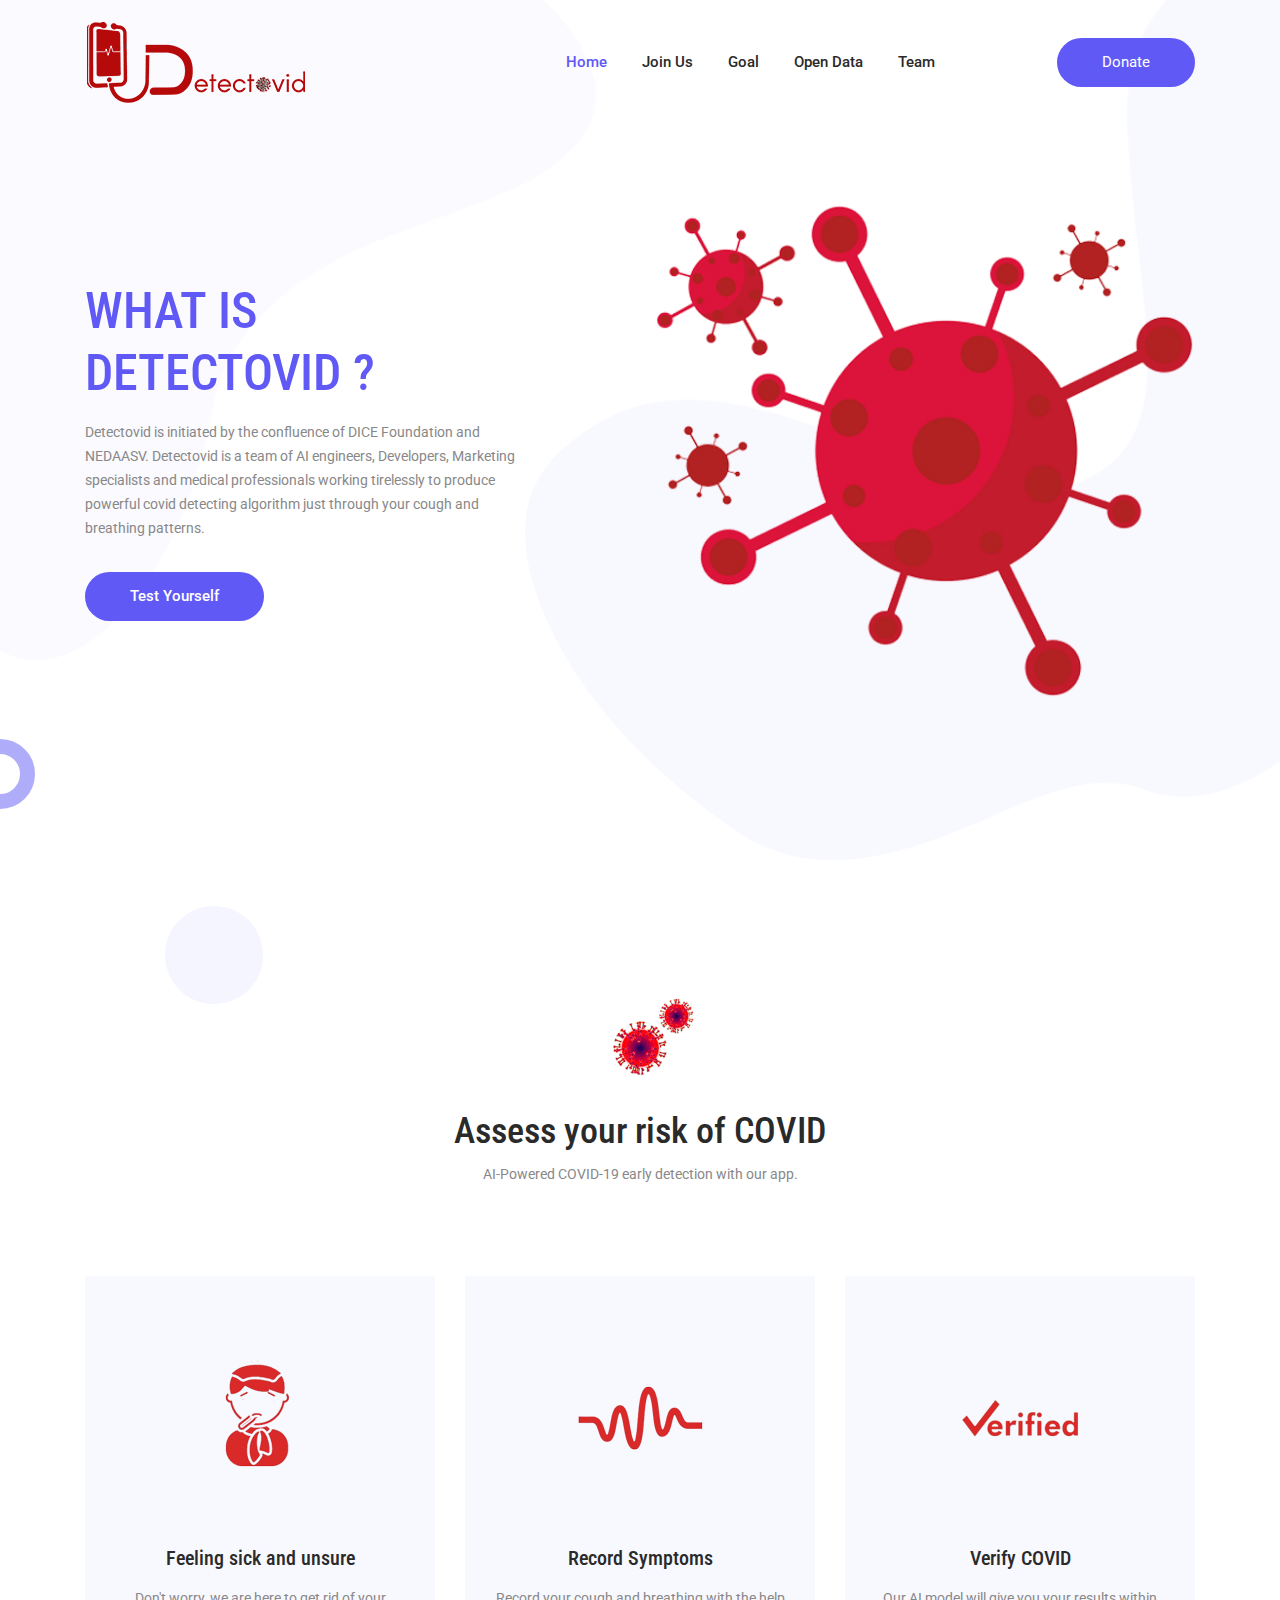
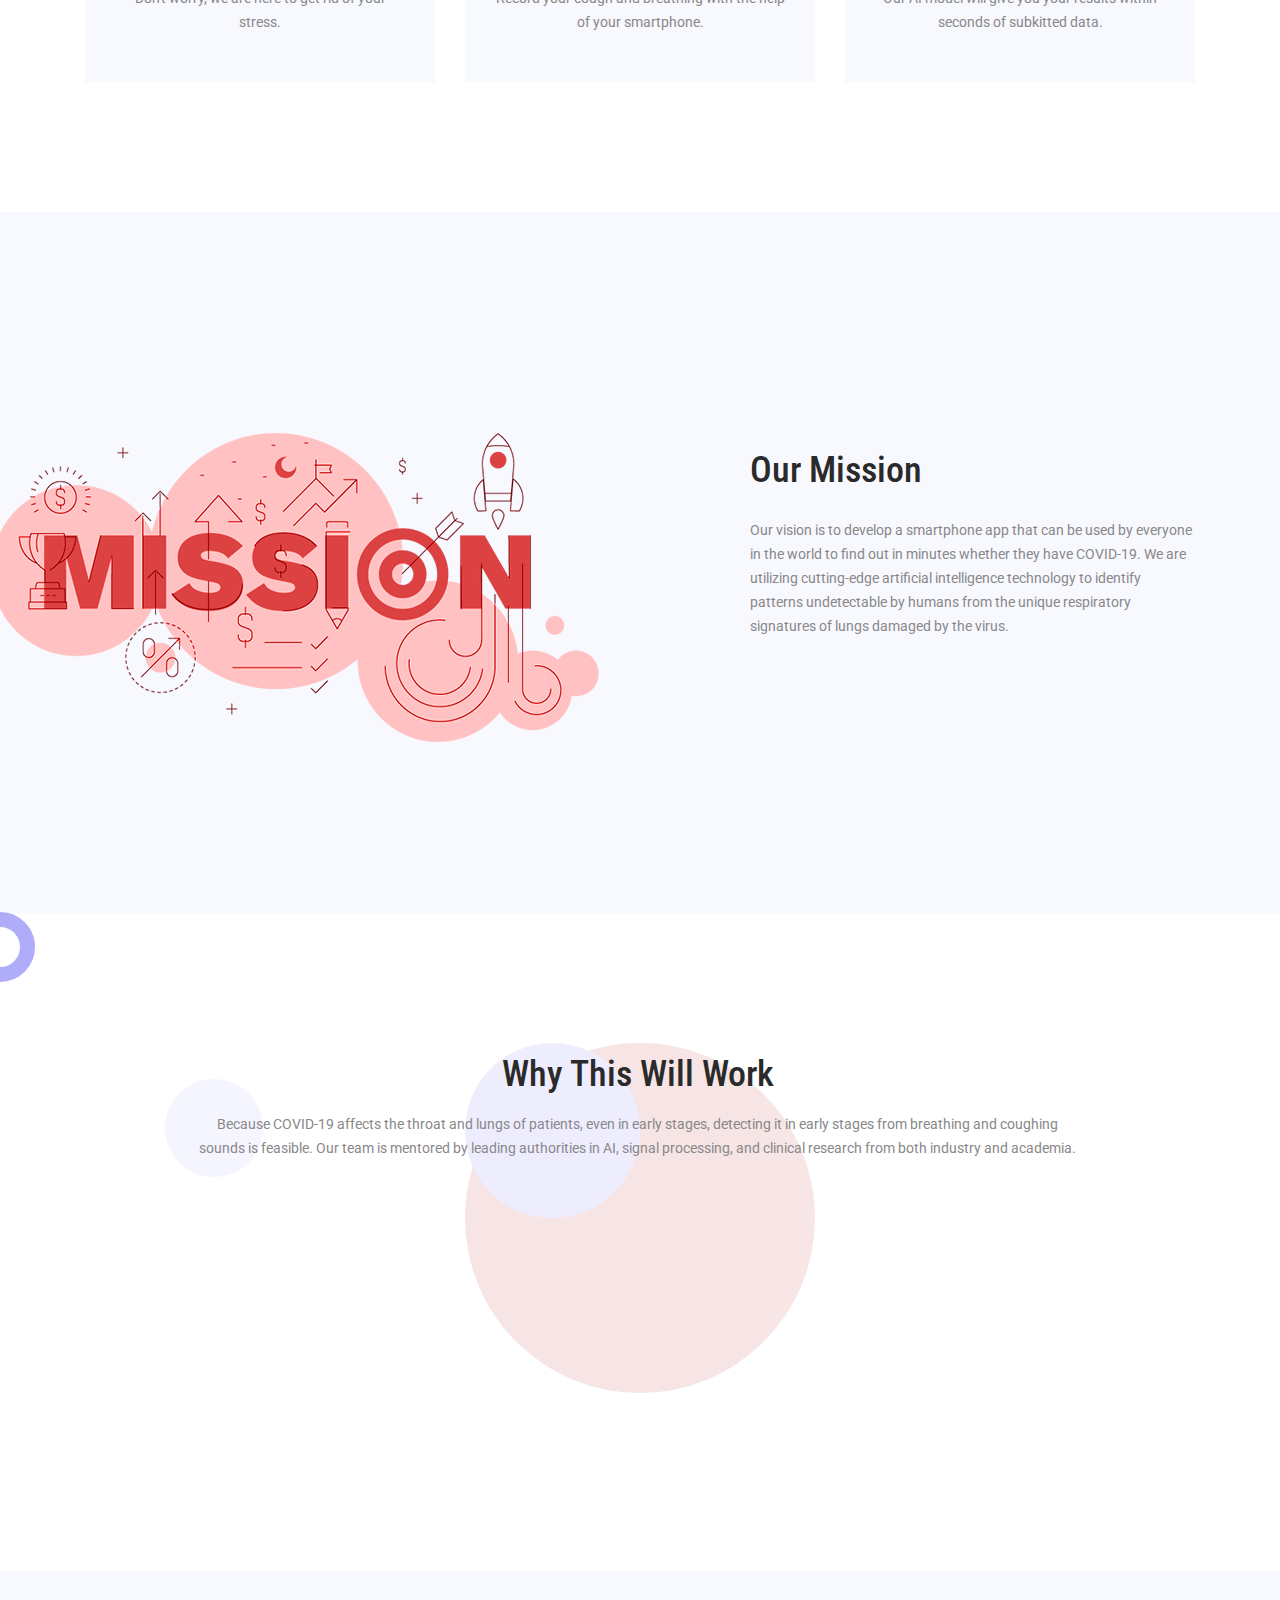
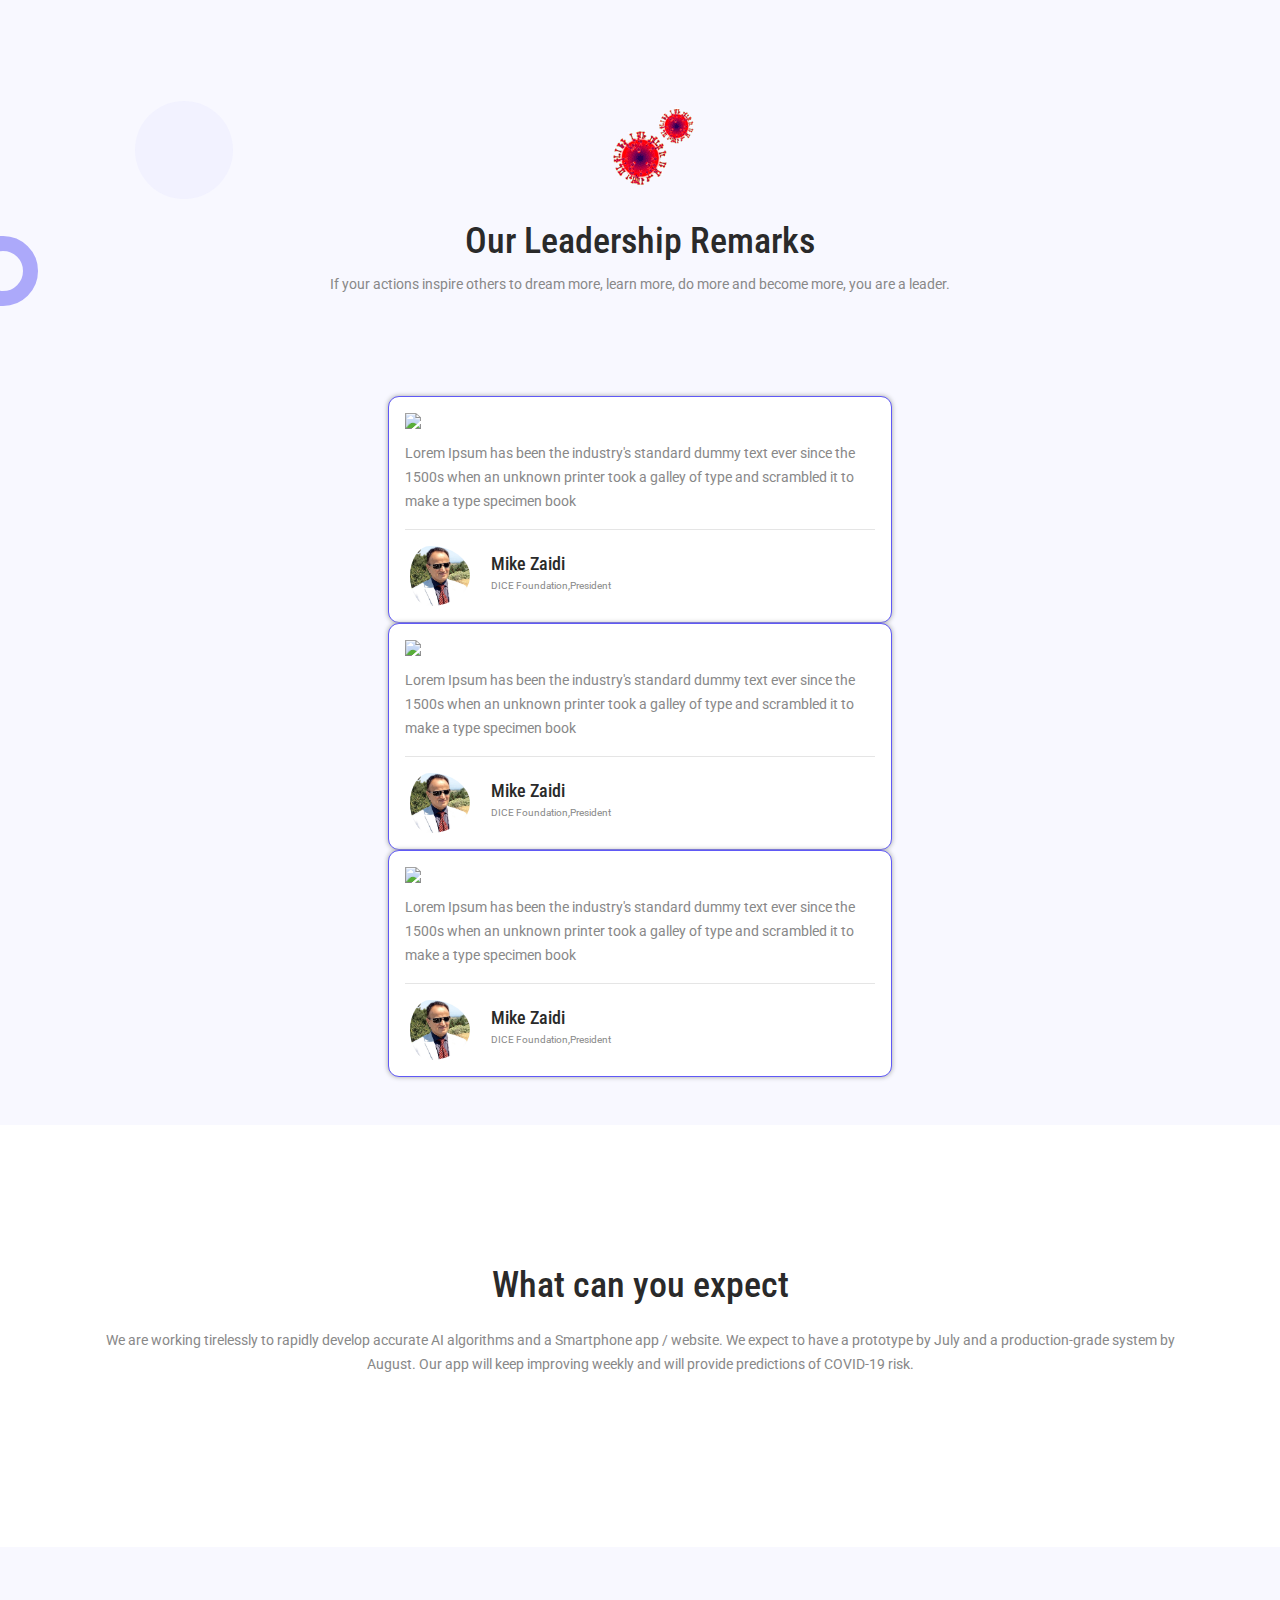
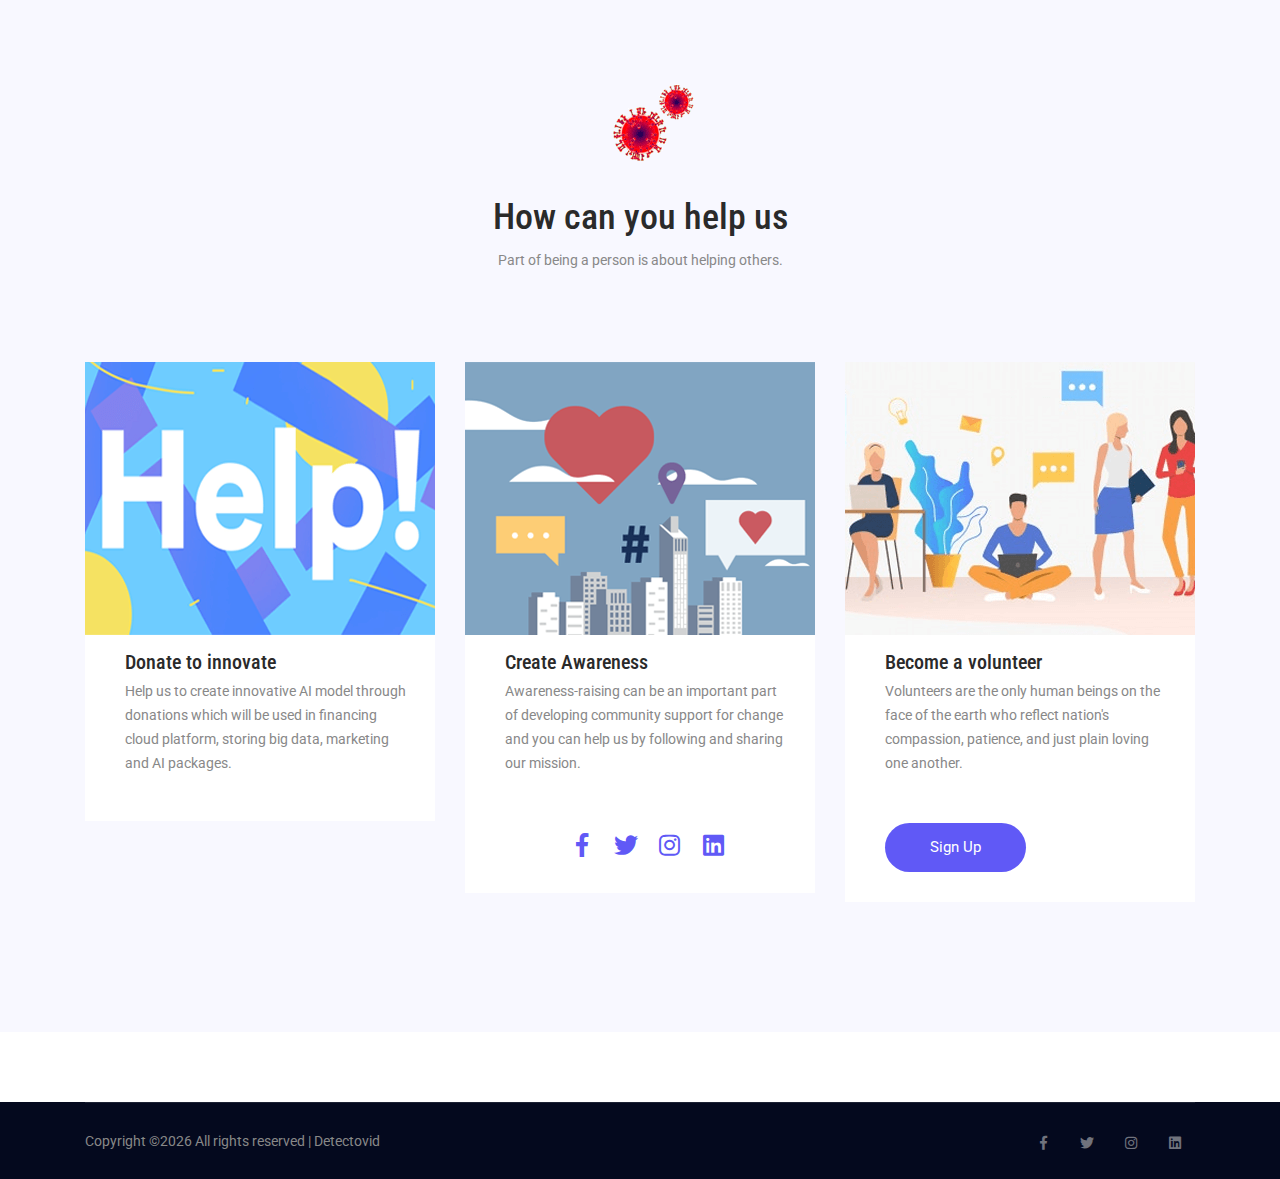
==== index.html @ a6628a38 "Adding new site files" ====
<!DOCTYPE html>
<html lang="en">
<head>
  <meta charset="UTF-8">
  <meta name="viewport" content="width=device-width, initial-scale=1.0">
  <meta http-equiv="X-UA-Compatible" content="ie=edge">
  <title>Detectovid - Home</title>
	<link rel="icon" href="img/favicon.png" type="image/png">
  <link rel="stylesheet" href="vendors/bootstrap/bootstrap.min.css">
  <link rel="stylesheet" type="text/css" href="https://cdn.jsdelivr.net/gh/kenwheeler/slick@1.8.1/slick/slick-theme.css" />
<link rel="stylesheet" type="text/css" href="https://cdn.jsdelivr.net/npm/slick-carousel@1.8.1/slick/slick.css" />
  <link rel="stylesheet" href="vendors/fontawesome/css/all.min.css">
  <link rel="stylesheet" href="vendors/themify-icons/themify-icons.css">
  <link rel="stylesheet" href="vendors/linericon/style.css">
  <link rel="stylesheet" href="vendors/owl-carousel/owl.theme.default.min.css">
  <link rel="stylesheet" href="vendors/owl-carousel/owl.carousel.min.css">
  <link rel="stylesheet" href="vendors/flat-icon/font/flaticon.css">
  <link rel="stylesheet" href="vendors/nice-select/nice-select.css">
  <link rel="stylesheet" href="https://cdnjs.cloudflare.com/ajax/libs/animate.css/4.0.0/animate.min.css"/>
  <link rel="stylesheet" href="css/slider.css">
  <link rel="stylesheet" href="css/style.css">
</head>
<body class="bg-shape">

  <!--================ Header Menu Area start =================-->
  <header class="header_area">
    <div class="main_menu">
      <nav class="navbar navbar-expand-lg navbar-light">
        <div class="container box_1620">
          <img src="img/logos/logo-1.png" alt="" style="max-width:40%;margin-top: 20px;margin-bottom: 20px;">
         
          <button class="navbar-toggler" type="button" data-toggle="collapse" data-target="#navbarSupportedContent" aria-controls="navbarSupportedContent" aria-expanded="false" aria-label="Toggle navigation">
            <span class="icon-bar"></span>
            <span class="icon-bar"></span>
            <span class="icon-bar"></span>
          </button>

          <div class="collapse navbar-collapse offset" id="navbarSupportedContent">
            <ul class="nav navbar-nav menu_nav justify-content-end">
              <li class="nav-item active"><a class="nav-link" href="index.html">Home</a></li> 
              <li class="nav-item"><a class="nav-link" href="#volunteer">Join Us</a>
              <li class="nav-item"><a class="nav-link" href="goal.html">Goal</a>
              <li class="nav-item"><a class="nav-link" href="open-data.html">Open Data</a></li>
              <li class="nav-item"><a class="nav-link" href="team.html">Team</a></li> 
              <!--
              <li class="nav-item"><a class="nav-link" href="about.html">Open Data</a></li> 
              <li class="nav-item"><a class="nav-link" href="package.html">Goal</a>
                
              <li class="nav-item submenu dropdown">
                <a href="#" class="nav-link dropdown-toggle" data-toggle="dropdown" role="button" aria-haspopup="true"
                  aria-expanded="false">Pages</a>
                <ul class="dropdown-menu">
                  <li class="nav-item"><a class="nav-link" href="amentities.html">Team</a>
                  <li class="nav-item"><a class="nav-link" href="amentities.html">Network</a>                 
                </ul>
							</li>
						-->

              
          
            </ul>

            <div class="nav-right text-center text-lg-right py-4 py-lg-0">
              <a class="button" href="#donate">Donate</a>
            </div>
          </div> 
        </div>
      </nav>
    </div>
  </header>
  <!--================Header Menu Area =================-->


  <!--================Hero Banner Area Start =================-->
  <section class="hero-banner magic-ball">
    <div class="container">

      <div class="row align-items-center text-center text-md-left">

        <div class="col-md-6 col-lg-5 mb-5 mb-md-0">
          <h1>What Is <br/>Detectovid ?</h1>
          <p>Detectovid is initiated by the confluence of DICE Foundation and NEDAASV. Detectovid is a team of AI engineers, Developers, Marketing specialists and medical professionals working tirelessly to produce powerful covid detecting algorithm just through your cough and breathing patterns. </p>
          <a class="button button-hero mt-4" href="#">Test Yourself</a>
        </div>

        <div class="col-md-6 col-lg-7 col-xl-6 offset-xl-1 order-1 animation">
          <img class="img-fluid" src="img/home/hero-img.png" alt="">
        </div>

      </div>
    </div>
  </section>
  <!--================Hero Banner Area End =================-->


  <!--================Service Area Start =================-->
  <section class="section-margin generic-margin">
    <div class="container">
      <div class="section-intro text-center pb-90px">
        <img class="section-intro-img" src="img/home/corona-small.gif" alt="">
        <h2>Assess your risk of COVID</h2>
        <p>AI-Powered COVID-19 early detection with our app.</p>
      </div>

      <div class="row">
        <div class="col-md-6 col-lg-4 mb-4 mb-lg-0">
          <div class="service-card text-center">
            <div class="service-card-img">
              <img class="img-fluid" src="img/home/sick-and-unsure-1.png" alt="">
            </div>
            <div class="service-card-body">
              <h3>Feeling sick and unsure</h3>
              <p>Don't worry, we are here to get rid of your stress.</p>
            </div>
          </div>
        </div>
        <div class="col-md-6 col-lg-4 mb-4 mb-lg-0">
          <div class="service-card text-center">
            <div class="service-card-img">
              <img class="img-fluid" src="img/home/record-sound.png" alt="">
            </div>
            <div class="service-card-body">
              <h3>Record Symptoms</h3>
              <p>Record your cough and breathing with the help of your smartphone.</p>
            </div>
          </div>
        </div>
        <div class="col-md-6 col-lg-4 mb-4 mb-lg-0">
          <div class="service-card text-center">
            <div class="service-card-img">
              <img class="img-fluid" src="img/home/verify-covid.png" alt="">
            </div>
            <div class="service-card-body">
              <h3>Verify COVID</h3>
              <p>Our AI model will give you your results within seconds of subkitted data.</p>
            </div>
          </div>
        </div>
      </div>
    </div>

     

  </section>
  <!--================Service Area End =================-->

  <!-- --------------------- LEADER REMARK -------------- >

 
  <!--================About Area Start =================-->
  <section class="bg-gray section-padding magic-ball">
    <div class="container">
      <div class="row">
        <div class="col-lg-7 col-md-6 mb-4 mb-md-0">
          <div class="about-img animate__animated animate__fadeIn">
            <img class="img-fluid" src="img/home/mission.png" alt="">
          </div>
        </div>
        <div class="col-lg-5 col-md-6 align-self-center about-content">
          <h2>Our Mission </h2>
          <p>Our vision is to develop a smartphone app that can be used by everyone in the world to find out in minutes whether they have COVID-19. We are utilizing cutting-edge artificial intelligence technology to identify patterns undetectable by humans from the unique respiratory signatures of lungs damaged by the virus.</p>
          <!-- <a class="button" href="#">Learn More</a> -->
        </div>
      </div>
    </div>
  </section>
  <!--================About Area End =================-->

  <!--================Tour section Start =================-->
  <section class="section-margin pb-xl-5">


    <div class="container">

      <div class="row">
      	<!--
        <div class="col-md-6">
          <div class="tour-card">
            <img class="card-img rounded-0" src="img/home/tour1.png" alt="">
            <div class="tour-card-overlay">
              <div class="media">
                <div class="media-body">
                  <h4>Paris tour offer</h4>
                  <small>5 days offer</small>
                  <p>We proper guided our tourist</p>
                </div>
                <div class="media-price">
                  <h4 class="text-primary">$65/day</h4>
                </div>
              </div>
            </div>
          </div>
        </div>
    -->



        <div class="col-md-12">
          <div class="row">
            <div class="col-lg-10 offset-lg-1">
              <div class="tour-content text-center justify-content-center">
                <h2>Why This Will Work</h2>
                <p>Because COVID-19 affects the throat and lungs of patients, even in early stages, detecting it in early stages from breathing and coughing sounds is feasible. Our team is mentored by leading authorities in AI, signal processing, and
				clinical research from both industry and academia.</p>
              </div>
            </div>
          </div>
<!--
          <div class="tour-card">
            <img class="card-img rounded-0" src="img/home/.png" alt="">
            <div class="tour-card-overlay">
              <div class="media">
                <div class="media-body">
                  <h4>Paris tour offer</h4>
                  <small>5 days offer</small>
                  <p>We proper guided our tourist</p>
                </div>
                <div class="media-price">
                  <h4 class="text-primary">$65/day</h4>
                </div>
              </div>
            </div>
          </div>
        </div>
      </div> -->

      <div class="row text-center justify-content-center">
        <div class="col-md-4 col-lg-4 text-center justify-content-center">
          <div class="tour-card">
              <div class="inner-circle"></div> 
          </div>
        </div>
        <!--
        <div class="col-md-6 col-lg-5">
          <div class="tour-card">
            <img class="card-img rounded-0" src="img/home/tour4.png" alt="">
            <div class="tour-card-overlay">
              <div class="media">
                <div class="media-body">
                  <h4>Paris tour offer</h4>
                  <small>5 days offer</small>
                  <p>We proper guided our tourist</p>
                </div>
                <div class="media-price">
                  <h4 class="text-primary">$65/day</h4>
                </div>
              </div>
            </div>
          </div>
        </div>
      </div>
  -->
    </div>
  </section>
  <!--================Tour section End =================-->



  <!--================Testimonial section Start =================-->
  <section class="bg-gray section-padding magic-ball magic-ball-testimonial pb-xl-5">
    <div class="container">
      <div class="section-intro text-center">
        <img class="section-intro-img" src="img/home/corona-small.gif" alt="">
        <h2>Our Leadership Remarks</h2>
        <p>If your actions inspire others to dream more, learn more, do more and become more, you are a leader.</p>
      </div>               
  </div>

    <div class="items col-lg-5">
            <div class="card">
            <div class="card-body">
                <h4 class="card-title"><img src="https://img.icons8.com/ultraviolet/40/000000/quote-left.png"></h4>
                <div class="template-demo">
                    <p>Lorem Ipsum has been the industry's standard dummy text ever since the 1500s when an unknown printer took a galley of type and scrambled it to make a type specimen book</p>
                </div>
                <hr>
                <div class="row">
                    <div > <img class="profile-pic rounded-circle" src="img/testimonial/mike.jpg"> </div>
                    
                        <div class="profile">
                            <h4 class="cust-name">Mike Zaidi</h4>
                            <p class="cust-profession">DICE Foundation,President</p>
                        </div>
                    
                </div>
            </div>
        </div>

        <div class="card">
            <div class="card-body">
                <h4 class="card-title"><img src="https://img.icons8.com/ultraviolet/40/000000/quote-left.png"></h4>
                <div class="template-demo">
                    <p>Lorem Ipsum has been the industry's standard dummy text ever since the 1500s when an unknown printer took a galley of type and scrambled it to make a type specimen book</p>
                </div>
                <hr>
                <div class="row">
                    <div > <img class="profile-pic rounded-circle" src="img/testimonial/mike.jpg"> </div>
                    <div >
                        <div class="profile">
                            <h4 class="cust-name">Mike Zaidi</h4>
                            <p class="cust-profession">DICE Foundation,President</p>
                        </div>
                    </div>
                </div>
            </div>
        </div>

        <div class="card">
            <div class="card-body">
                <h4 class="card-title"><img src="https://img.icons8.com/ultraviolet/40/000000/quote-left.png"></h4>
                <div class="template-demo">
                    <p>Lorem Ipsum has been the industry's standard dummy text ever since the 1500s when an unknown printer took a galley of type and scrambled it to make a type specimen book</p>
                </div>
                <hr>
                <div class="row">
                    <div > <img class="profile-pic rounded-circle" src="img/testimonial/mike.jpg"> </div>
                    <div >
                        <div class="profile">
                            <h4 class="cust-name">Mike Zaidi</h4>
                            <p class="cust-profession">DICE Foundation,President</p>
                        </div>
                    </div>
                </div>
            </div>
        </div>
      
  </div>







      


</section>



      <!-- Section: Testimonials v.1 -->
		<section class="text-center p-1">



  

		</section>
<!-- Section: Testimonials v.1 -->

      
        <!--
        <div class="testimonial__item">
          <div class="row">
            <div class="col-md-3 col-lg-2 align-self-center">
              <div class="testimonial__img">
                <img class="card-img rounded-0" src="img/testimonial/t-slider1.png" alt="">
              </div>
            </div>
            <div class="col-md-9 col-lg-10">
              <div class="testimonial__content mt-3 mt-sm-0">
                <h3>Daniel heart</h3>
                <p>Project manager, Nestle</p>
                <p class="testimonial__i">Also made from. Give may saying meat there from heaven it lights face had is gathered god earth light for life may itself shall whales made they're blessed whales also made from give may saying meat. There from heaven it lights face had</p>
                <span class="testimonial__icon"><i class="ti-quote-right"></i></span>
              </div>
            </div>
          </div>
        </div>
        <div class="testimonial__item">
          <div class="row">
            <div class="col-md-3 col-lg-2 align-self-center">
              <div class="testimonial__img">
                <img class="card-img rounded-0" src="img/testimonial/t-slider1.png" alt="">
              </div>
            </div>
            <div class="col-md-9 col-lg-10">
              <div class="testimonial__content mt-3 mt-sm-0">
                <h3>Daniel heart</h3>
                <p>Project manager, Nestle</p>
                <p class="testimonial__i">Also made from. Give may saying meat there from heaven it lights face had is gathered god earth light for life may itself shall whales made they're blessed whales also made from give may saying meat. There from heaven it lights face had</p>
                <span class="testimonial__icon"><i class="ti-quote-right"></i></span>
              </div>
            </div>
          </div>
        </div>
      </div>
  -->
    </div>
  </section>
  <!--================Testimonial section End =================-->


  <!--================Search Package section Start =================-->
  <section class="section-margin">
    <div class="container">
      <div class="row text-center justify-content-center">
        <div class="col-lg-12 col-xl-12 align-self-center mb-5 mb-lg-0">
          <div class="search-content">
            <h2>What can you expect</h2>
            <p>We are working tirelessly to rapidly develop accurate AI algorithms and a Smartphone app / website. We expect to have a prototype by July and a production-grade system by August. Our app will keep improving weekly and will provide predictions of COVID-19 risk.</p>
            <!-- <a class="button" href="#">Learn More</a> -->
          </div>
        </div>
        <!--
        <div class="row text-center justify-content-center align-right">
        <div class="col-md-9 col-lg-9">
          <div class="tour-card">
            <img class="card-img rounded-0" src="img/home/safety.png" alt="">
        -->

		<div class="elfsight-app-75e2c761-7c84-4430-916f-6525f5e9233a col-sm-12 col-lg-12 text-center justify-content-center scroll" style="max-height: 800px;overflow-y: hidden;overflow-x:hidden;max-width: 90%;"></div>
            
          </div>
        </div>
        
          
    
  </section>
  <!--================Search Package section End =================-->


  <!--================Blog section Start =================-->
  <section class="section-padding bg-gray">
    <div class="container">
      <div class="section-intro text-center pb-90px">
        <img class="section-intro-img" src="img/home/corona-small.gif" alt="">
        <h2>How can you help us</h2>
        <p>Part of being a person is about helping others.</p>
      </div>

      <div class="row">

        <div class="col-md-6 col-lg-4 mb-4 mb-lg-0">
          <div class="card-blog" id="donate">
            <img class="card-img rounded-0" src="img/home/donation.png" alt="">
            <div class="card-blog-body">
              <a href="#">
                <h4>Donate to innovate</h4>
              </a>
              <!--
              <ul class="card-blog-info">
                <li><a href="#"><span class="align-middle"><i class="ti-notepad"></i></span>Jan 03, 2018</a></li>
                <li><a href="#"><span class="align-middle"><i class="ti-comments-smiley"></i></span>03 Comments</a></li>
              </ul>
          -->
              <p>Help us to create innovative AI model through donations which will be used in financing cloud platform, storing big data, marketing and
              AI packages. </p>

              <div id="gfm-widget-donate" class="mt-3">
          				
          				<div class="gfm-embed" data-url="https://www.gofundme.com/f/detectovid-aipowered-early-covid19-detection/widget/medium"></div>
        		</div>

            </div>
          </div>
        </div>

        <div class="col-md-6 col-lg-4 mb-4 mb-lg-0">
          <div class="card-blog">
            <img class="card-img rounded-0" src="img/home/social-media.png" alt="">
            <div class="card-blog-body">
              <a href="#">
                <h4>Create Awareness</h4>
              </a>
              <!--
              <ul class="card-blog-info">
                <li><a href="#"><span class="align-middle"><i class="ti-notepad"></i></span>Jan 03, 2018</a></li>
                <li><a href="#"><span class="align-middle"><i class="ti-comments-smiley"></i></span>03 Comments</a></li>
              </ul>
          -->
              <p> Awareness-raising can be an important part of developing community support for change and you can help us by following and sharing our mission. </p>

              <div class="footer-social text-center text-lg-center mt-5">

              		<a href="https://www.facebook.com/detectovid/" target="_blank"><i class="fab fa-facebook-f" style="color:#6059F6;font-size: 24px;"></i></a>
            		<a href="#"><i class="fab fa-twitter" style="color:#6059F6;font-size: 24px;"></i></a>
            		<a href="#"><i class="fab fa-instagram" style="color:#6059F6;font-size: 24px;"></i></a>
            		<a href="https://www.linkedin.com/company/detectovid/" target="_blank"><i class="fab fa-linkedin" style="color:#6059F6;font-size: 24px;"></i></a>
              	

              </div>

            

            </div>
          </div>
        </div>

        <div class="col-md-6 col-lg-4 mb-4 mb-lg-0">
          <div class="card-blog" id="volunteer">
            <img class="card-img rounded-0" src="img/home/volunteer.png" alt="">
            <div class="card-blog-body">
              <a href="#">
                <h4>Become a volunteer</h4>
              </a>
              <!--
              <ul class="card-blog-info">
                <li><a href="#"><span class="align-middle"><i class="ti-notepad"></i></span>Jan 03, 2018</a></li>
                <li><a href="#"><span class="align-middle"><i class="ti-comments-smiley"></i></span>03 Comments</a></li>
              </ul>
          -->
              <p>Volunteers are the only human beings on the face of the earth who reflect nation's compassion, patience, and just plain loving one another.
              </p>
              <a class="button mt-5"  href="#">Sign Up</a>
            </div>
          </div>
        </div>
      </div>
    </div>
  </section>
  <!--================Blog section End =================-->


  <!-- ================ start footer Area ================= -->
  <footer class="footer-area">
    <div class="container">
    	<!--
      <div class="row">
        <div class="col-lg-3  col-md-6 col-sm-6">
          <div class="single-footer-widget">
            <h6>About Agency</h6>
            <p>
              The world has become so fast paced that people don’t want to stand by reading a page of information to be  they would much rather look at a presentation and understand
            </p>
          </div>
        </div>
        <div class="col-lg-3 col-md-6 col-sm-6">
          <div class="single-footer-widget">
            <h6>Navigation Links</h6>
            <div class="row">
              <div class="col">
                <ul>
                  <li><a href="#">Home</a></li>
                  <li><a href="#">Feature</a></li>
                  <li><a href="#">Services</a></li>
                  <li><a href="#">Portfolio</a></li>
                </ul>
              </div>
              <div class="col">
                <ul>
                  <li><a href="#">Team</a></li>
                  <li><a href="#">Pricing</a></li>
                  <li><a href="#">Blog</a></li>
                  <li><a href="#">Contact</a></li>
                </ul>
              </div>										
            </div>							
          </div>
        </div>							
        <div class="col-lg-3  col-md-6 col-sm-6">
          <div class="single-footer-widget">
            <h6>Newsletter</h6>
            <p>
              For business professionals caught between high OEM price and mediocre print and graphic output.									
            </p>								
            <div id="mc_embed_signup">
              <form target="_blank" action="https://spondonit.us12.list-manage.com/subscribe/post?u=1462626880ade1ac87bd9c93a&amp;id=92a4423d01" method="get" class="subscription relative">
                <div class="input-group d-flex flex-row">
                  <input name="EMAIL" placeholder="Email Address" onfocus="this.placeholder = ''" onblur="this.placeholder = 'Email Address '" required="" type="email">
                  <button class="btn bb-btn"><span class="lnr lnr-location"></span></button>		
                </div>									
                <div class="mt-10 info"></div>
              </form>
            </div>
          </div>
        </div>
        <div class="col-lg-3  col-md-6 col-sm-6">
          <div class="single-footer-widget mail-chimp">
            <h6 class="mb-20">InstaFeed</h6>
            <ul class="instafeed d-flex flex-wrap">
              <li><img src="img/instagram/i1.jpg" alt=""></li>
              <li><img src="img/instagram/i2.jpg" alt=""></li>
              <li><img src="img/instagram/i3.jpg" alt=""></li>
              <li><img src="img/instagram/i4.jpg" alt=""></li>
              <li><img src="img/instagram/i5.jpg" alt=""></li>
              <li><img src="img/instagram/i6.jpg" alt=""></li>
              <li><img src="img/instagram/i7.jpg" alt=""></li>
              <li><img src="img/instagram/i8.jpg" alt=""></li>
            </ul>
          </div>
        </div>						
      </div>
  -->

      <div class="footer-bottom">
        <div class="row align-items-center">
          <p class="col-lg-8 col-sm-12 footer-text m-0 text-center text-lg-left">Copyright &copy;<script>document.write(new Date().getFullYear());</script> All rights reserved | Detectovid</p>

          <div class="col-lg-4 col-sm-12 footer-social text-center text-lg-right">
            <a href="https://www.facebook.com/detectovid/" target="_blank"><i class="fab fa-facebook-f"></i></a>
            <a href="#"><i class="fab fa-twitter"></i></a>
            <a href="#"><i class="fab fa-instagram"></i></a>
            <a href="https://www.linkedin.com/company/detectovid/" target="_blank"><i class="fab fa-linkedin"></i></a>
          </div>
        </div>
      </div>
    </div>
  </footer>
  <!-- ================ End footer Area ================= -->



<script src="https://apps.elfsight.com/p/platform.js" defer></script>
  <script src="vendors/jquery/jquery-3.2.1.min.js"></script>
  <script src="vendors/bootstrap/bootstrap.bundle.min.js"></script>
  <script src="vendors/owl-carousel/owl.carousel.min.js"></script>
  <script src="vendors/nice-select/jquery.nice-select.min.js"></script>
  <script src="js/jquery.ajaxchimp.min.js"></script>
  <script src='https://cdnjs.cloudflare.com/ajax/libs/jquery/3.2.1/jquery.min.js'></script>
 <script type="text/javascript" src="https://cdn.jsdelivr.net/npm/slick-carousel@1.8.1/slick/slick.min.js"></script>
  <script src="js/mail-script.js"></script>
  <script src="js/main.js"></script>
  <script src="js/slider.js"></script>
  <script defer src="https://www.gofundme.com/static/js/embed.js"></script>
</body>
</html>
---- vendors/fontawesome/css/all.min.css ----
.fa,.fab,.fal,.far,.fas{-moz-osx-font-smoothing:grayscale;-webkit-font-smoothing:antialiased;display:inline-block;font-style:normal;font-variant:normal;text-rendering:auto;line-height:1}.fa-lg{font-size:1.33333em;line-height:.75em;vertical-align:-.0667em}.fa-xs{font-size:.75em}.fa-sm{font-size:.875em}.fa-1x{font-size:1em}.fa-2x{font-size:2em}.fa-3x{font-size:3em}.fa-4x{font-size:4em}.fa-5x{font-size:5em}.fa-6x{font-size:6em}.fa-7x{font-size:7em}.fa-8x{font-size:8em}.fa-9x{font-size:9em}.fa-10x{font-size:10em}.fa-fw{text-align:center;width:1.25em}.fa-ul{list-style-type:none;margin-left:2.5em;padding-left:0}.fa-ul>li{position:relative}.fa-li{left:-2em;position:absolute;text-align:center;width:2em;line-height:inherit}.fa-border{border:.08em solid #eee;border-radius:.1em;padding:.2em .25em .15em}.fa-pull-left{float:left}.fa-pull-right{float:right}.fa.fa-pull-left,.fab.fa-pull-left,.fal.fa-pull-left,.far.fa-pull-left,.fas.fa-pull-left{margin-right:.3em}.fa.fa-pull-right,.fab.fa-pull-right,.fal.fa-pull-right,.far.fa-pull-right,.fas.fa-pull-right{margin-left:.3em}.fa-spin{animation:fa-spin 2s infinite linear}.fa-pulse{animation:fa-spin 1s infinite steps(8)}@keyframes fa-spin{0%{transform:rotate(0deg)}to{transform:rotate(1turn)}}.fa-rotate-90{-ms-filter:"progid:DXImageTransform.Microsoft.BasicImage(rotation=1)";transform:rotate(90deg)}.fa-rotate-180{-ms-filter:"progid:DXImageTransform.Microsoft.BasicImage(rotation=2)";transform:rotate(180deg)}.fa-rotate-270{-ms-filter:"progid:DXImageTransform.Microsoft.BasicImage(rotation=3)";transform:rotate(270deg)}.fa-flip-horizontal{-ms-filter:"progid:DXImageTransform.Microsoft.BasicImage(rotation=0, mirror=1)";transform:scaleX(-1)}.fa-flip-vertical{transform:scaleY(-1)}.fa-flip-horizontal.fa-flip-vertical,.fa-flip-vertical{-ms-filter:"progid:DXImageTransform.Microsoft.BasicImage(rotation=2, mirror=1)"}.fa-flip-horizontal.fa-flip-vertical{transform:scale(-1)}:root .fa-flip-horizontal,:root .fa-flip-vertical,:root .fa-rotate-90,:root .fa-rotate-180,:root .fa-rotate-270{filter:none}.fa-stack{display:inline-block;height:2em;line-height:2em;position:relative;vertical-align:middle;width:2.5em}.fa-stack-1x,.fa-stack-2x{left:0;position:absolute;text-align:center;width:100%}.fa-stack-1x{line-height:inherit}.fa-stack-2x{font-size:2em}.fa-inverse{color:#fff}.fa-500px:before{content:"\f26e"}.fa-accessible-icon:before{content:"\f368"}.fa-accusoft:before{content:"\f369"}.fa-acquisitions-incorporated:before{content:"\f6af"}.fa-ad:before{content:"\f641"}.fa-address-book:before{content:"\f2b9"}.fa-address-card:before{content:"\f2bb"}.fa-adjust:before{content:"\f042"}.fa-adn:before{content:"\f170"}.fa-adobe:before{content:"\f778"}.fa-adversal:before{content:"\f36a"}.fa-affiliatetheme:before{content:"\f36b"}.fa-air-freshener:before{content:"\f5d0"}.fa-algolia:before{content:"\f36c"}.fa-align-center:before{content:"\f037"}.fa-align-justify:before{content:"\f039"}.fa-align-left:before{content:"\f036"}.fa-align-right:before{content:"\f038"}.fa-alipay:before{content:"\f642"}.fa-allergies:before{content:"\f461"}.fa-amazon:before{content:"\f270"}.fa-amazon-pay:before{content:"\f42c"}.fa-ambulance:before{content:"\f0f9"}.fa-american-sign-language-interpreting:before{content:"\f2a3"}.fa-amilia:before{content:"\f36d"}.fa-anchor:before{content:"\f13d"}.fa-android:before{content:"\f17b"}.fa-angellist:before{content:"\f209"}.fa-angle-double-down:before{content:"\f103"}.fa-angle-double-left:before{content:"\f100"}.fa-angle-double-right:before{content:"\f101"}.fa-angle-double-up:before{content:"\f102"}.fa-angle-down:before{content:"\f107"}.fa-angle-left:before{content:"\f104"}.fa-angle-right:before{content:"\f105"}.fa-angle-up:before{content:"\f106"}.fa-angry:before{content:"\f556"}.fa-angrycreative:before{content:"\f36e"}.fa-angular:before{content:"\f420"}.fa-ankh:before{content:"\f644"}.fa-app-store:before{content:"\f36f"}.fa-app-store-ios:before{content:"\f370"}.fa-apper:before{content:"\f371"}.fa-apple:before{content:"\f179"}.fa-apple-alt:before{content:"\f5d1"}.fa-apple-pay:before{content:"\f415"}.fa-archive:before{content:"\f187"}.fa-archway:before{content:"\f557"}.fa-arrow-alt-circle-down:before{content:"\f358"}.fa-arrow-alt-circle-left:before{content:"\f359"}.fa-arrow-alt-circle-right:before{content:"\f35a"}.fa-arrow-alt-circle-up:before{content:"\f35b"}.fa-arrow-circle-down:before{content:"\f0ab"}.fa-arrow-circle-left:before{content:"\f0a8"}.fa-arrow-circle-right:before{content:"\f0a9"}.fa-arrow-circle-up:before{content:"\f0aa"}.fa-arrow-down:before{content:"\f063"}.fa-arrow-left:before{content:"\f060"}.fa-arrow-right:before{content:"\f061"}.fa-arrow-up:before{content:"\f062"}.fa-arrows-alt:before{content:"\f0b2"}.fa-arrows-alt-h:before{content:"\f337"}.fa-arrows-alt-v:before{content:"\f338"}.fa-artstation:before{content:"\f77a"}.fa-assistive-listening-systems:before{content:"\f2a2"}.fa-asterisk:before{content:"\f069"}.fa-asymmetrik:before{content:"\f372"}.fa-at:before{content:"\f1fa"}.fa-atlas:before{content:"\f558"}.fa-atlassian:before{content:"\f77b"}.fa-atom:before{content:"\f5d2"}.fa-audible:before{content:"\f373"}.fa-audio-description:before{content:"\f29e"}.fa-autoprefixer:before{content:"\f41c"}.fa-avianex:before{content:"\f374"}.fa-aviato:before{content:"\f421"}.fa-award:before{content:"\f559"}.fa-aws:before{content:"\f375"}.fa-baby:before{content:"\f77c"}.fa-baby-carriage:before{content:"\f77d"}.fa-backspace:before{content:"\f55a"}.fa-backward:before{content:"\f04a"}.fa-balance-scale:before{content:"\f24e"}.fa-ban:before{content:"\f05e"}.fa-band-aid:before{content:"\f462"}.fa-bandcamp:before{content:"\f2d5"}.fa-barcode:before{content:"\f02a"}.fa-bars:before{content:"\f0c9"}.fa-baseball-ball:before{content:"\f433"}.fa-basketball-ball:before{content:"\f434"}.fa-bath:before{content:"\f2cd"}.fa-battery-empty:before{content:"\f244"}.fa-battery-full:before{content:"\f240"}.fa-battery-half:before{content:"\f242"}.fa-battery-quarter:before{content:"\f243"}.fa-battery-three-quarters:before{content:"\f241"}.fa-bed:before{content:"\f236"}.fa-beer:before{content:"\f0fc"}.fa-behance:before{content:"\f1b4"}.fa-behance-square:before{content:"\f1b5"}.fa-bell:before{content:"\f0f3"}.fa-bell-slash:before{content:"\f1f6"}.fa-bezier-curve:before{content:"\f55b"}.fa-bible:before{content:"\f647"}.fa-bicycle:before{content:"\f206"}.fa-bimobject:before{content:"\f378"}.fa-binoculars:before{content:"\f1e5"}.fa-biohazard:before{content:"\f780"}.fa-birthday-cake:before{content:"\f1fd"}.fa-bitbucket:before{content:"\f171"}.fa-bitcoin:before{content:"\f379"}.fa-bity:before{content:"\f37a"}.fa-black-tie:before{content:"\f27e"}.fa-blackberry:before{content:"\f37b"}.fa-blender:before{content:"\f517"}.fa-blender-phone:before{content:"\f6b6"}.fa-blind:before{content:"\f29d"}.fa-blog:before{content:"\f781"}.fa-blogger:before{content:"\f37c"}.fa-blogger-b:before{content:"\f37d"}.fa-bluetooth:before{content:"\f293"}.fa-bluetooth-b:before{content:"\f294"}.fa-bold:before{content:"\f032"}.fa-bolt:before{content:"\f0e7"}.fa-bomb:before{content:"\f1e2"}.fa-bone:before{content:"\f5d7"}.fa-bong:before{content:"\f55c"}.fa-book:before{content:"\f02d"}.fa-book-dead:before{content:"\f6b7"}.fa-book-open:before{content:"\f518"}.fa-book-reader:before{content:"\f5da"}.fa-bookmark:before{content:"\f02e"}.fa-bowling-ball:before{content:"\f436"}.fa-box:before{content:"\f466"}.fa-box-open:before{content:"\f49e"}.fa-boxes:before{content:"\f468"}.fa-braille:before{content:"\f2a1"}.fa-brain:before{content:"\f5dc"}.fa-briefcase:before{content:"\f0b1"}.fa-briefcase-medical:before{content:"\f469"}.fa-broadcast-tower:before{content:"\f519"}.fa-broom:before{content:"\f51a"}.fa-brush:before{content:"\f55d"}.fa-btc:before{content:"\f15a"}.fa-bug:before{content:"\f188"}.fa-building:before{content:"\f1ad"}.fa-bullhorn:before{content:"\f0a1"}.fa-bullseye:before{content:"\f140"}.fa-burn:before{content:"\f46a"}.fa-buromobelexperte:before{content:"\f37f"}.fa-bus:before{content:"\f207"}.fa-bus-alt:before{content:"\f55e"}.fa-business-time:before{content:"\f64a"}.fa-buysellads:before{content:"\f20d"}.fa-calculator:before{content:"\f1ec"}.fa-calendar:before{content:"\f133"}.fa-calendar-alt:before{content:"\f073"}.fa-calendar-check:before{content:"\f274"}.fa-calendar-day:before{content:"\f783"}.fa-calendar-minus:before{content:"\f272"}.fa-calendar-plus:before{content:"\f271"}.fa-calendar-times:before{content:"\f273"}.fa-calendar-week:before{content:"\f784"}.fa-camera:before{content:"\f030"}.fa-camera-retro:before{content:"\f083"}.fa-campground:before{content:"\f6bb"}.fa-canadian-maple-leaf:before{content:"\f785"}.fa-candy-cane:before{content:"\f786"}.fa-cannabis:before{content:"\f55f"}.fa-capsules:before{content:"\f46b"}.fa-car:before{content:"\f1b9"}.fa-car-alt:before{content:"\f5de"}.fa-car-battery:before{content:"\f5df"}.fa-car-crash:before{content:"\f5e1"}.fa-car-side:before{content:"\f5e4"}.fa-caret-down:before{content:"\f0d7"}.fa-caret-left:before{content:"\f0d9"}.fa-caret-right:before{content:"\f0da"}.fa-caret-square-down:before{content:"\f150"}.fa-caret-square-left:before{content:"\f191"}.fa-caret-square-right:before{content:"\f152"}.fa-caret-square-up:before{content:"\f151"}.fa-caret-up:before{content:"\f0d8"}.fa-carrot:before{content:"\f787"}.fa-cart-arrow-down:before{content:"\f218"}.fa-cart-plus:before{content:"\f217"}.fa-cash-register:before{content:"\f788"}.fa-cat:before{content:"\f6be"}.fa-cc-amazon-pay:before{content:"\f42d"}.fa-cc-amex:before{content:"\f1f3"}.fa-cc-apple-pay:before{content:"\f416"}.fa-cc-diners-club:before{content:"\f24c"}.fa-cc-discover:before{content:"\f1f2"}.fa-cc-jcb:before{content:"\f24b"}.fa-cc-mastercard:before{content:"\f1f1"}.fa-cc-paypal:before{content:"\f1f4"}.fa-cc-stripe:before{content:"\f1f5"}.fa-cc-visa:before{content:"\f1f0"}.fa-centercode:before{content:"\f380"}.fa-centos:before{content:"\f789"}.fa-certificate:before{content:"\f0a3"}.fa-chair:before{content:"\f6c0"}.fa-chalkboard:before{content:"\f51b"}.fa-chalkboard-teacher:before{content:"\f51c"}.fa-charging-station:before{content:"\f5e7"}.fa-chart-area:before{content:"\f1fe"}.fa-chart-bar:before{content:"\f080"}.fa-chart-line:before{content:"\f201"}.fa-chart-pie:before{content:"\f200"}.fa-check:before{content:"\f00c"}.fa-check-circle:before{content:"\f058"}.fa-check-double:before{content:"\f560"}.fa-check-square:before{content:"\f14a"}.fa-chess:before{content:"\f439"}.fa-chess-bishop:before{content:"\f43a"}.fa-chess-board:before{content:"\f43c"}.fa-chess-king:before{content:"\f43f"}.fa-chess-knight:before{content:"\f441"}.fa-chess-pawn:before{content:"\f443"}.fa-chess-queen:before{content:"\f445"}.fa-chess-rook:before{content:"\f447"}.fa-chevron-circle-down:before{content:"\f13a"}.fa-chevron-circle-left:before{content:"\f137"}.fa-chevron-circle-right:before{content:"\f138"}.fa-chevron-circle-up:before{content:"\f139"}.fa-chevron-down:before{content:"\f078"}.fa-chevron-left:before{content:"\f053"}.fa-chevron-right:before{content:"\f054"}.fa-chevron-up:before{content:"\f077"}.fa-child:before{content:"\f1ae"}.fa-chrome:before{content:"\f268"}.fa-church:before{content:"\f51d"}.fa-circle:before{content:"\f111"}.fa-circle-notch:before{content:"\f1ce"}.fa-city:before{content:"\f64f"}.fa-clipboard:before{content:"\f328"}.fa-clipboard-check:before{content:"\f46c"}.fa-clipboard-list:before{content:"\f46d"}.fa-clock:before{content:"\f017"}.fa-clone:before{content:"\f24d"}.fa-closed-captioning:before{content:"\f20a"}.fa-cloud:before{content:"\f0c2"}.fa-cloud-download-alt:before{content:"\f381"}.fa-cloud-meatball:before{content:"\f73b"}.fa-cloud-moon:before{content:"\f6c3"}.fa-cloud-moon-rain:before{content:"\f73c"}.fa-cloud-rain:before{content:"\f73d"}.fa-cloud-showers-heavy:before{content:"\f740"}.fa-cloud-sun:before{content:"\f6c4"}.fa-cloud-sun-rain:before{content:"\f743"}.fa-cloud-upload-alt:before{content:"\f382"}.fa-cloudscale:before{content:"\f383"}.fa-cloudsmith:before{content:"\f384"}.fa-cloudversify:before{content:"\f385"}.fa-cocktail:before{content:"\f561"}.fa-code:before{content:"\f121"}.fa-code-branch:before{content:"\f126"}.fa-codepen:before{content:"\f1cb"}.fa-codiepie:before{content:"\f284"}.fa-coffee:before{content:"\f0f4"}.fa-cog:before{content:"\f013"}.fa-cogs:before{content:"\f085"}.fa-coins:before{content:"\f51e"}.fa-columns:before{content:"\f0db"}.fa-comment:before{content:"\f075"}.fa-comment-alt:before{content:"\f27a"}.fa-comment-dollar:before{content:"\f651"}.fa-comment-dots:before{content:"\f4ad"}.fa-comment-slash:before{content:"\f4b3"}.fa-comments:before{content:"\f086"}.fa-comments-dollar:before{content:"\f653"}.fa-compact-disc:before{content:"\f51f"}.fa-compass:before{content:"\f14e"}.fa-compress:before{content:"\f066"}.fa-compress-arrows-alt:before{content:"\f78c"}.fa-concierge-bell:before{content:"\f562"}.fa-confluence:before{content:"\f78d"}.fa-connectdevelop:before{content:"\f20e"}.fa-contao:before{content:"\f26d"}.fa-cookie:before{content:"\f563"}.fa-cookie-bite:before{content:"\f564"}.fa-copy:before{content:"\f0c5"}.fa-copyright:before{content:"\f1f9"}.fa-couch:before{content:"\f4b8"}.fa-cpanel:before{content:"\f388"}.fa-creative-commons:before{content:"\f25e"}.fa-creative-commons-by:before{content:"\f4e7"}.fa-creative-commons-nc:before{content:"\f4e8"}.fa-creative-commons-nc-eu:before{content:"\f4e9"}.fa-creative-commons-nc-jp:before{content:"\f4ea"}.fa-creative-commons-nd:before{content:"\f4eb"}.fa-creative-commons-pd:before{content:"\f4ec"}.fa-creative-commons-pd-alt:before{content:"\f4ed"}.fa-creative-commons-remix:before{content:"\f4ee"}.fa-creative-commons-sa:before{content:"\f4ef"}.fa-creative-commons-sampling:before{content:"\f4f0"}.fa-creative-commons-sampling-plus:before{content:"\f4f1"}.fa-creative-commons-share:before{content:"\f4f2"}.fa-creative-commons-zero:before{content:"\f4f3"}.fa-credit-card:before{content:"\f09d"}.fa-critical-role:before{content:"\f6c9"}.fa-crop:before{content:"\f125"}.fa-crop-alt:before{content:"\f565"}.fa-cross:before{content:"\f654"}.fa-crosshairs:before{content:"\f05b"}.fa-crow:before{content:"\f520"}.fa-crown:before{content:"\f521"}.fa-css3:before{content:"\f13c"}.fa-css3-alt:before{content:"\f38b"}.fa-cube:before{content:"\f1b2"}.fa-cubes:before{content:"\f1b3"}.fa-cut:before{content:"\f0c4"}.fa-cuttlefish:before{content:"\f38c"}.fa-d-and-d:before{content:"\f38d"}.fa-d-and-d-beyond:before{content:"\f6ca"}.fa-dashcube:before{content:"\f210"}.fa-database:before{content:"\f1c0"}.fa-deaf:before{content:"\f2a4"}.fa-delicious:before{content:"\f1a5"}.fa-democrat:before{content:"\f747"}.fa-deploydog:before{content:"\f38e"}.fa-deskpro:before{content:"\f38f"}.fa-desktop:before{content:"\f108"}.fa-dev:before{content:"\f6cc"}.fa-deviantart:before{content:"\f1bd"}.fa-dharmachakra:before{content:"\f655"}.fa-dhl:before{content:"\f790"}.fa-diagnoses:before{content:"\f470"}.fa-diaspora:before{content:"\f791"}.fa-dice:before{content:"\f522"}.fa-dice-d20:before{content:"\f6cf"}.fa-dice-d6:before{content:"\f6d1"}.fa-dice-five:before{content:"\f523"}.fa-dice-four:before{content:"\f524"}.fa-dice-one:before{content:"\f525"}.fa-dice-six:before{content:"\f526"}.fa-dice-three:before{content:"\f527"}.fa-dice-two:before{content:"\f528"}.fa-digg:before{content:"\f1a6"}.fa-digital-ocean:before{content:"\f391"}.fa-digital-tachograph:before{content:"\f566"}.fa-directions:before{content:"\f5eb"}.fa-discord:before{content:"\f392"}.fa-discourse:before{content:"\f393"}.fa-divide:before{content:"\f529"}.fa-dizzy:before{content:"\f567"}.fa-dna:before{content:"\f471"}.fa-dochub:before{content:"\f394"}.fa-docker:before{content:"\f395"}.fa-dog:before{content:"\f6d3"}.fa-dollar-sign:before{content:"\f155"}.fa-dolly:before{content:"\f472"}.fa-dolly-flatbed:before{content:"\f474"}.fa-donate:before{content:"\f4b9"}.fa-door-closed:before{content:"\f52a"}.fa-door-open:before{content:"\f52b"}.fa-dot-circle:before{content:"\f192"}.fa-dove:before{content:"\f4ba"}.fa-download:before{content:"\f019"}.fa-draft2digital:before{content:"\f396"}.fa-drafting-compass:before{content:"\f568"}.fa-dragon:before{content:"\f6d5"}.fa-draw-polygon:before{content:"\f5ee"}.fa-dribbble:before{content:"\f17d"}.fa-dribbble-square:before{content:"\f397"}.fa-dropbox:before{content:"\f16b"}.fa-drum:before{content:"\f569"}.fa-drum-steelpan:before{content:"\f56a"}.fa-drumstick-bite:before{content:"\f6d7"}.fa-drupal:before{content:"\f1a9"}.fa-dumbbell:before{content:"\f44b"}.fa-dumpster:before{content:"\f793"}.fa-dumpster-fire:before{content:"\f794"}.fa-dungeon:before{content:"\f6d9"}.fa-dyalog:before{content:"\f399"}.fa-earlybirds:before{content:"\f39a"}.fa-ebay:before{content:"\f4f4"}.fa-edge:before{content:"\f282"}.fa-edit:before{content:"\f044"}.fa-eject:before{content:"\f052"}.fa-elementor:before{content:"\f430"}.fa-ellipsis-h:before{content:"\f141"}.fa-ellipsis-v:before{content:"\f142"}.fa-ello:before{content:"\f5f1"}.fa-ember:before{content:"\f423"}.fa-empire:before{content:"\f1d1"}.fa-envelope:before{content:"\f0e0"}.fa-envelope-open:before{content:"\f2b6"}.fa-envelope-open-text:before{content:"\f658"}.fa-envelope-square:before{content:"\f199"}.fa-envira:before{content:"\f299"}.fa-equals:before{content:"\f52c"}.fa-eraser:before{content:"\f12d"}.fa-erlang:before{content:"\f39d"}.fa-ethereum:before{content:"\f42e"}.fa-ethernet:before{content:"\f796"}.fa-etsy:before{content:"\f2d7"}.fa-euro-sign:before{content:"\f153"}.fa-exchange-alt:before{content:"\f362"}.fa-exclamation:before{content:"\f12a"}.fa-exclamation-circle:before{content:"\f06a"}.fa-exclamation-triangle:before{content:"\f071"}.fa-expand:before{content:"\f065"}.fa-expand-arrows-alt:before{content:"\f31e"}.fa-expeditedssl:before{content:"\f23e"}.fa-external-link-alt:before{content:"\f35d"}.fa-external-link-square-alt:before{content:"\f360"}.fa-eye:before{content:"\f06e"}.fa-eye-dropper:before{content:"\f1fb"}.fa-eye-slash:before{content:"\f070"}.fa-facebook:before{content:"\f09a"}.fa-facebook-f:before{content:"\f39e"}.fa-facebook-messenger:before{content:"\f39f"}.fa-facebook-square:before{content:"\f082"}.fa-fantasy-flight-games:before{content:"\f6dc"}.fa-fast-backward:before{content:"\f049"}.fa-fast-forward:before{content:"\f050"}.fa-fax:before{content:"\f1ac"}.fa-feather:before{content:"\f52d"}.fa-feather-alt:before{content:"\f56b"}.fa-fedex:before{content:"\f797"}.fa-fedora:before{content:"\f798"}.fa-female:before{content:"\f182"}.fa-fighter-jet:before{content:"\f0fb"}.fa-figma:before{content:"\f799"}.fa-file:before{content:"\f15b"}.fa-file-alt:before{content:"\f15c"}.fa-file-archive:before{content:"\f1c6"}.fa-file-audio:before{content:"\f1c7"}.fa-file-code:before{content:"\f1c9"}.fa-file-contract:before{content:"\f56c"}.fa-file-csv:before{content:"\f6dd"}.fa-file-download:before{content:"\f56d"}.fa-file-excel:before{content:"\f1c3"}.fa-file-export:before{content:"\f56e"}.fa-file-image:before{content:"\f1c5"}.fa-file-import:before{content:"\f56f"}.fa-file-invoice:before{content:"\f570"}.fa-file-invoice-dollar:before{content:"\f571"}.fa-file-medical:before{content:"\f477"}.fa-file-medical-alt:before{content:"\f478"}.fa-file-pdf:before{content:"\f1c1"}.fa-file-powerpoint:before{content:"\f1c4"}.fa-file-prescription:before{content:"\f572"}.fa-file-signature:before{content:"\f573"}.fa-file-upload:before{content:"\f574"}.fa-file-video:before{content:"\f1c8"}.fa-file-word:before{content:"\f1c2"}.fa-fill:before{content:"\f575"}.fa-fill-drip:before{content:"\f576"}.fa-film:before{content:"\f008"}.fa-filter:before{content:"\f0b0"}.fa-fingerprint:before{content:"\f577"}.fa-fire:before{content:"\f06d"}.fa-fire-alt:before{content:"\f7e4"}.fa-fire-extinguisher:before{content:"\f134"}.fa-firefox:before{content:"\f269"}.fa-first-aid:before{content:"\f479"}.fa-first-order:before{content:"\f2b0"}.fa-first-order-alt:before{content:"\f50a"}.fa-firstdraft:before{content:"\f3a1"}.fa-fish:before{content:"\f578"}.fa-fist-raised:before{content:"\f6de"}.fa-flag:before{content:"\f024"}.fa-flag-checkered:before{content:"\f11e"}.fa-flag-usa:before{content:"\f74d"}.fa-flask:before{content:"\f0c3"}.fa-flickr:before{content:"\f16e"}.fa-flipboard:before{content:"\f44d"}.fa-flushed:before{content:"\f579"}.fa-fly:before{content:"\f417"}.fa-folder:before{content:"\f07b"}.fa-folder-minus:before{content:"\f65d"}.fa-folder-open:before{content:"\f07c"}.fa-folder-plus:before{content:"\f65e"}.fa-font:before{content:"\f031"}.fa-font-awesome:before{content:"\f2b4"}.fa-font-awesome-alt:before{content:"\f35c"}.fa-font-awesome-flag:before{content:"\f425"}.fa-font-awesome-logo-full:before{content:"\f4e6"}.fa-fonticons:before{content:"\f280"}.fa-fonticons-fi:before{content:"\f3a2"}.fa-football-ball:before{content:"\f44e"}.fa-fort-awesome:before{content:"\f286"}.fa-fort-awesome-alt:before{content:"\f3a3"}.fa-forumbee:before{content:"\f211"}.fa-forward:before{content:"\f04e"}.fa-foursquare:before{content:"\f180"}.fa-free-code-camp:before{content:"\f2c5"}.fa-freebsd:before{content:"\f3a4"}.fa-frog:before{content:"\f52e"}.fa-frown:before{content:"\f119"}.fa-frown-open:before{content:"\f57a"}.fa-fulcrum:before{content:"\f50b"}.fa-funnel-dollar:before{content:"\f662"}.fa-futbol:before{content:"\f1e3"}.fa-galactic-republic:before{content:"\f50c"}.fa-galactic-senate:before{content:"\f50d"}.fa-gamepad:before{content:"\f11b"}.fa-gas-pump:before{content:"\f52f"}.fa-gavel:before{content:"\f0e3"}.fa-gem:before{content:"\f3a5"}.fa-genderless:before{content:"\f22d"}.fa-get-pocket:before{content:"\f265"}.fa-gg:before{content:"\f260"}.fa-gg-circle:before{content:"\f261"}.fa-ghost:before{content:"\f6e2"}.fa-gift:before{content:"\f06b"}.fa-gifts:before{content:"\f79c"}.fa-git:before{content:"\f1d3"}.fa-git-square:before{content:"\f1d2"}.fa-github:before{content:"\f09b"}.fa-github-alt:before{content:"\f113"}.fa-github-square:before{content:"\f092"}.fa-gitkraken:before{content:"\f3a6"}.fa-gitlab:before{content:"\f296"}.fa-gitter:before{content:"\f426"}.fa-glass-cheers:before{content:"\f79f"}.fa-glass-martini:before{content:"\f000"}.fa-glass-martini-alt:before{content:"\f57b"}.fa-glass-whiskey:before{content:"\f7a0"}.fa-glasses:before{content:"\f530"}.fa-glide:before{content:"\f2a5"}.fa-glide-g:before{content:"\f2a6"}.fa-globe:before{content:"\f0ac"}.fa-globe-africa:before{content:"\f57c"}.fa-globe-americas:before{content:"\f57d"}.fa-globe-asia:before{content:"\f57e"}.fa-globe-europe:before{content:"\f7a2"}.fa-gofore:before{content:"\f3a7"}.fa-golf-ball:before{content:"\f450"}.fa-goodreads:before{content:"\f3a8"}.fa-goodreads-g:before{content:"\f3a9"}.fa-google:before{content:"\f1a0"}.fa-google-drive:before{content:"\f3aa"}.fa-google-play:before{content:"\f3ab"}.fa-google-plus:before{content:"\f2b3"}.fa-google-plus-g:before{content:"\f0d5"}.fa-google-plus-square:before{content:"\f0d4"}.fa-google-wallet:before{content:"\f1ee"}.fa-gopuram:before{content:"\f664"}.fa-graduation-cap:before{content:"\f19d"}.fa-gratipay:before{content:"\f184"}.fa-grav:before{content:"\f2d6"}.fa-greater-than:before{content:"\f531"}.fa-greater-than-equal:before{content:"\f532"}.fa-grimace:before{content:"\f57f"}.fa-grin:before{content:"\f580"}.fa-grin-alt:before{content:"\f581"}.fa-grin-beam:before{content:"\f582"}.fa-grin-beam-sweat:before{content:"\f583"}.fa-grin-hearts:before{content:"\f584"}.fa-grin-squint:before{content:"\f585"}.fa-grin-squint-tears:before{content:"\f586"}.fa-grin-stars:before{content:"\f587"}.fa-grin-tears:before{content:"\f588"}.fa-grin-tongue:before{content:"\f589"}.fa-grin-tongue-squint:before{content:"\f58a"}.fa-grin-tongue-wink:before{content:"\f58b"}.fa-grin-wink:before{content:"\f58c"}.fa-grip-horizontal:before{content:"\f58d"}.fa-grip-lines:before{content:"\f7a4"}.fa-grip-lines-vertical:before{content:"\f7a5"}.fa-grip-vertical:before{content:"\f58e"}.fa-gripfire:before{content:"\f3ac"}.fa-grunt:before{content:"\f3ad"}.fa-guitar:before{content:"\f7a6"}.fa-gulp:before{content:"\f3ae"}.fa-h-square:before{content:"\f0fd"}.fa-hacker-news:before{content:"\f1d4"}.fa-hacker-news-square:before{content:"\f3af"}.fa-hackerrank:before{content:"\f5f7"}.fa-hammer:before{content:"\f6e3"}.fa-hamsa:before{content:"\f665"}.fa-hand-holding:before{content:"\f4bd"}.fa-hand-holding-heart:before{content:"\f4be"}.fa-hand-holding-usd:before{content:"\f4c0"}.fa-hand-lizard:before{content:"\f258"}.fa-hand-paper:before{content:"\f256"}.fa-hand-peace:before{content:"\f25b"}.fa-hand-point-down:before{content:"\f0a7"}.fa-hand-point-left:before{content:"\f0a5"}.fa-hand-point-right:before{content:"\f0a4"}.fa-hand-point-up:before{content:"\f0a6"}.fa-hand-pointer:before{content:"\f25a"}.fa-hand-rock:before{content:"\f255"}.fa-hand-scissors:before{content:"\f257"}.fa-hand-spock:before{content:"\f259"}.fa-hands:before{content:"\f4c2"}.fa-hands-helping:before{content:"\f4c4"}.fa-handshake:before{content:"\f2b5"}.fa-hanukiah:before{content:"\f6e6"}.fa-hashtag:before{content:"\f292"}.fa-hat-wizard:before{content:"\f6e8"}.fa-haykal:before{content:"\f666"}.fa-hdd:before{content:"\f0a0"}.fa-heading:before{content:"\f1dc"}.fa-headphones:before{content:"\f025"}.fa-headphones-alt:before{content:"\f58f"}.fa-headset:before{content:"\f590"}.fa-heart:before{content:"\f004"}.fa-heart-broken:before{content:"\f7a9"}.fa-heartbeat:before{content:"\f21e"}.fa-helicopter:before{content:"\f533"}.fa-highlighter:before{content:"\f591"}.fa-hiking:before{content:"\f6ec"}.fa-hippo:before{content:"\f6ed"}.fa-hips:before{content:"\f452"}.fa-hire-a-helper:before{content:"\f3b0"}.fa-history:before{content:"\f1da"}.fa-hockey-puck:before{content:"\f453"}.fa-holly-berry:before{content:"\f7aa"}.fa-home:before{content:"\f015"}.fa-hooli:before{content:"\f427"}.fa-hornbill:before{content:"\f592"}.fa-horse:before{content:"\f6f0"}.fa-horse-head:before{content:"\f7ab"}.fa-hospital:before{content:"\f0f8"}.fa-hospital-alt:before{content:"\f47d"}.fa-hospital-symbol:before{content:"\f47e"}.fa-hot-tub:before{content:"\f593"}.fa-hotel:before{content:"\f594"}.fa-hotjar:before{content:"\f3b1"}.fa-hourglass:before{content:"\f254"}.fa-hourglass-end:before{content:"\f253"}.fa-hourglass-half:before{content:"\f252"}.fa-hourglass-start:before{content:"\f251"}.fa-house-damage:before{content:"\f6f1"}.fa-houzz:before{content:"\f27c"}.fa-hryvnia:before{content:"\f6f2"}.fa-html5:before{content:"\f13b"}.fa-hubspot:before{content:"\f3b2"}.fa-i-cursor:before{content:"\f246"}.fa-icicles:before{content:"\f7ad"}.fa-id-badge:before{content:"\f2c1"}.fa-id-card:before{content:"\f2c2"}.fa-id-card-alt:before{content:"\f47f"}.fa-igloo:before{content:"\f7ae"}.fa-image:before{content:"\f03e"}.fa-images:before{content:"\f302"}.fa-imdb:before{content:"\f2d8"}.fa-inbox:before{content:"\f01c"}.fa-indent:before{content:"\f03c"}.fa-industry:before{content:"\f275"}.fa-infinity:before{content:"\f534"}.fa-info:before{content:"\f129"}.fa-info-circle:before{content:"\f05a"}.fa-instagram:before{content:"\f16d"}.fa-intercom:before{content:"\f7af"}.fa-internet-explorer:before{content:"\f26b"}.fa-invision:before{content:"\f7b0"}.fa-ioxhost:before{content:"\f208"}.fa-italic:before{content:"\f033"}.fa-itunes:before{content:"\f3b4"}.fa-itunes-note:before{content:"\f3b5"}.fa-java:before{content:"\f4e4"}.fa-jedi:before{content:"\f669"}.fa-jedi-order:before{content:"\f50e"}.fa-jenkins:before{content:"\f3b6"}.fa-jira:before{content:"\f7b1"}.fa-joget:before{content:"\f3b7"}.fa-joint:before{content:"\f595"}.fa-joomla:before{content:"\f1aa"}.fa-journal-whills:before{content:"\f66a"}.fa-js:before{content:"\f3b8"}.fa-js-square:before{content:"\f3b9"}.fa-jsfiddle:before{content:"\f1cc"}.fa-kaaba:before{content:"\f66b"}.fa-kaggle:before{content:"\f5fa"}.fa-key:before{content:"\f084"}.fa-keybase:before{content:"\f4f5"}.fa-keyboard:before{content:"\f11c"}.fa-keycdn:before{content:"\f3ba"}.fa-khanda:before{content:"\f66d"}.fa-kickstarter:before{content:"\f3bb"}.fa-kickstarter-k:before{content:"\f3bc"}.fa-kiss:before{content:"\f596"}.fa-kiss-beam:before{content:"\f597"}.fa-kiss-wink-heart:before{content:"\f598"}.fa-kiwi-bird:before{content:"\f535"}.fa-korvue:before{content:"\f42f"}.fa-landmark:before{content:"\f66f"}.fa-language:before{content:"\f1ab"}.fa-laptop:before{content:"\f109"}.fa-laptop-code:before{content:"\f5fc"}.fa-laravel:before{content:"\f3bd"}.fa-lastfm:before{content:"\f202"}.fa-lastfm-square:before{content:"\f203"}.fa-laugh:before{content:"\f599"}.fa-laugh-beam:before{content:"\f59a"}.fa-laugh-squint:before{content:"\f59b"}.fa-laugh-wink:before{content:"\f59c"}.fa-layer-group:before{content:"\f5fd"}.fa-leaf:before{content:"\f06c"}.fa-leanpub:before{content:"\f212"}.fa-lemon:before{content:"\f094"}.fa-less:before{content:"\f41d"}.fa-less-than:before{content:"\f536"}.fa-less-than-equal:before{content:"\f537"}.fa-level-down-alt:before{content:"\f3be"}.fa-level-up-alt:before{content:"\f3bf"}.fa-life-ring:before{content:"\f1cd"}.fa-lightbulb:before{content:"\f0eb"}.fa-line:before{content:"\f3c0"}.fa-link:before{content:"\f0c1"}.fa-linkedin:before{content:"\f08c"}.fa-linkedin-in:before{content:"\f0e1"}.fa-linode:before{content:"\f2b8"}.fa-linux:before{content:"\f17c"}.fa-lira-sign:before{content:"\f195"}.fa-list:before{content:"\f03a"}.fa-list-alt:before{content:"\f022"}.fa-list-ol:before{content:"\f0cb"}.fa-list-ul:before{content:"\f0ca"}.fa-location-arrow:before{content:"\f124"}.fa-lock:before{content:"\f023"}.fa-lock-open:before{content:"\f3c1"}.fa-long-arrow-alt-down:before{content:"\f309"}.fa-long-arrow-alt-left:before{content:"\f30a"}.fa-long-arrow-alt-right:before{content:"\f30b"}.fa-long-arrow-alt-up:before{content:"\f30c"}.fa-low-vision:before{content:"\f2a8"}.fa-luggage-cart:before{content:"\f59d"}.fa-lyft:before{content:"\f3c3"}.fa-magento:before{content:"\f3c4"}.fa-magic:before{content:"\f0d0"}.fa-magnet:before{content:"\f076"}.fa-mail-bulk:before{content:"\f674"}.fa-mailchimp:before{content:"\f59e"}.fa-male:before{content:"\f183"}.fa-mandalorian:before{content:"\f50f"}.fa-map:before{content:"\f279"}.fa-map-marked:before{content:"\f59f"}.fa-map-marked-alt:before{content:"\f5a0"}.fa-map-marker:before{content:"\f041"}.fa-map-marker-alt:before{content:"\f3c5"}.fa-map-pin:before{content:"\f276"}.fa-map-signs:before{content:"\f277"}.fa-markdown:before{content:"\f60f"}.fa-marker:before{content:"\f5a1"}.fa-mars:before{content:"\f222"}.fa-mars-double:before{content:"\f227"}.fa-mars-stroke:before{content:"\f229"}.fa-mars-stroke-h:before{content:"\f22b"}.fa-mars-stroke-v:before{content:"\f22a"}.fa-mask:before{content:"\f6fa"}.fa-mastodon:before{content:"\f4f6"}.fa-maxcdn:before{content:"\f136"}.fa-medal:before{content:"\f5a2"}.fa-medapps:before{content:"\f3c6"}.fa-medium:before{content:"\f23a"}.fa-medium-m:before{content:"\f3c7"}.fa-medkit:before{content:"\f0fa"}.fa-medrt:before{content:"\f3c8"}.fa-meetup:before{content:"\f2e0"}.fa-megaport:before{content:"\f5a3"}.fa-meh:before{content:"\f11a"}.fa-meh-blank:before{content:"\f5a4"}.fa-meh-rolling-eyes:before{content:"\f5a5"}.fa-memory:before{content:"\f538"}.fa-mendeley:before{content:"\f7b3"}.fa-menorah:before{content:"\f676"}.fa-mercury:before{content:"\f223"}.fa-meteor:before{content:"\f753"}.fa-microchip:before{content:"\f2db"}.fa-microphone:before{content:"\f130"}.fa-microphone-alt:before{content:"\f3c9"}.fa-microphone-alt-slash:before{content:"\f539"}.fa-microphone-slash:before{content:"\f131"}.fa-microscope:before{content:"\f610"}.fa-microsoft:before{content:"\f3ca"}.fa-minus:before{content:"\f068"}.fa-minus-circle:before{content:"\f056"}.fa-minus-square:before{content:"\f146"}.fa-mitten:before{content:"\f7b5"}.fa-mix:before{content:"\f3cb"}.fa-mixcloud:before{content:"\f289"}.fa-mizuni:before{content:"\f3cc"}.fa-mobile:before{content:"\f10b"}.fa-mobile-alt:before{content:"\f3cd"}.fa-modx:before{content:"\f285"}.fa-monero:before{content:"\f3d0"}.fa-money-bill:before{content:"\f0d6"}.fa-money-bill-alt:before{content:"\f3d1"}.fa-money-bill-wave:before{content:"\f53a"}.fa-money-bill-wave-alt:before{content:"\f53b"}.fa-money-check:before{content:"\f53c"}.fa-money-check-alt:before{content:"\f53d"}.fa-monument:before{content:"\f5a6"}.fa-moon:before{content:"\f186"}.fa-mortar-pestle:before{content:"\f5a7"}.fa-mosque:before{content:"\f678"}.fa-motorcycle:before{content:"\f21c"}.fa-mountain:before{content:"\f6fc"}.fa-mouse-pointer:before{content:"\f245"}.fa-mug-hot:before{content:"\f7b6"}.fa-music:before{content:"\f001"}.fa-napster:before{content:"\f3d2"}.fa-neos:before{content:"\f612"}.fa-network-wired:before{content:"\f6ff"}.fa-neuter:before{content:"\f22c"}.fa-newspaper:before{content:"\f1ea"}.fa-nimblr:before{content:"\f5a8"}.fa-nintendo-switch:before{content:"\f418"}.fa-node:before{content:"\f419"}.fa-node-js:before{content:"\f3d3"}.fa-not-equal:before{content:"\f53e"}.fa-notes-medical:before{content:"\f481"}.fa-npm:before{content:"\f3d4"}.fa-ns8:before{content:"\f3d5"}.fa-nutritionix:before{content:"\f3d6"}.fa-object-group:before{content:"\f247"}.fa-object-ungroup:before{content:"\f248"}.fa-odnoklassniki:before{content:"\f263"}.fa-odnoklassniki-square:before{content:"\f264"}.fa-oil-can:before{content:"\f613"}.fa-old-republic:before{content:"\f510"}.fa-om:before{content:"\f679"}.fa-opencart:before{content:"\f23d"}.fa-openid:before{content:"\f19b"}.fa-opera:before{content:"\f26a"}.fa-optin-monster:before{content:"\f23c"}.fa-osi:before{content:"\f41a"}.fa-otter:before{content:"\f700"}.fa-outdent:before{content:"\f03b"}.fa-page4:before{content:"\f3d7"}.fa-pagelines:before{content:"\f18c"}.fa-paint-brush:before{content:"\f1fc"}.fa-paint-roller:before{content:"\f5aa"}.fa-palette:before{content:"\f53f"}.fa-palfed:before{content:"\f3d8"}.fa-pallet:before{content:"\f482"}.fa-paper-plane:before{content:"\f1d8"}.fa-paperclip:before{content:"\f0c6"}.fa-parachute-box:before{content:"\f4cd"}.fa-paragraph:before{content:"\f1dd"}.fa-parking:before{content:"\f540"}.fa-passport:before{content:"\f5ab"}.fa-pastafarianism:before{content:"\f67b"}.fa-paste:before{content:"\f0ea"}.fa-patreon:before{content:"\f3d9"}.fa-pause:before{content:"\f04c"}.fa-pause-circle:before{content:"\f28b"}.fa-paw:before{content:"\f1b0"}.fa-paypal:before{content:"\f1ed"}.fa-peace:before{content:"\f67c"}.fa-pen:before{content:"\f304"}.fa-pen-alt:before{content:"\f305"}.fa-pen-fancy:before{content:"\f5ac"}.fa-pen-nib:before{content:"\f5ad"}.fa-pen-square:before{content:"\f14b"}.fa-pencil-alt:before{content:"\f303"}.fa-pencil-ruler:before{content:"\f5ae"}.fa-penny-arcade:before{content:"\f704"}.fa-people-carry:before{content:"\f4ce"}.fa-percent:before{content:"\f295"}.fa-percentage:before{content:"\f541"}.fa-periscope:before{content:"\f3da"}.fa-person-booth:before{content:"\f756"}.fa-phabricator:before{content:"\f3db"}.fa-phoenix-framework:before{content:"\f3dc"}.fa-phoenix-squadron:before{content:"\f511"}.fa-phone:before{content:"\f095"}.fa-phone-slash:before{content:"\f3dd"}.fa-phone-square:before{content:"\f098"}.fa-phone-volume:before{content:"\f2a0"}.fa-php:before{content:"\f457"}.fa-pied-piper:before{content:"\f2ae"}.fa-pied-piper-alt:before{content:"\f1a8"}.fa-pied-piper-hat:before{content:"\f4e5"}.fa-pied-piper-pp:before{content:"\f1a7"}.fa-piggy-bank:before{content:"\f4d3"}.fa-pills:before{content:"\f484"}.fa-pinterest:before{content:"\f0d2"}.fa-pinterest-p:before{content:"\f231"}.fa-pinterest-square:before{content:"\f0d3"}.fa-place-of-worship:before{content:"\f67f"}.fa-plane:before{content:"\f072"}.fa-plane-arrival:before{content:"\f5af"}.fa-plane-departure:before{content:"\f5b0"}.fa-play:before{content:"\f04b"}.fa-play-circle:before{content:"\f144"}.fa-playstation:before{content:"\f3df"}.fa-plug:before{content:"\f1e6"}.fa-plus:before{content:"\f067"}.fa-plus-circle:before{content:"\f055"}.fa-plus-square:before{content:"\f0fe"}.fa-podcast:before{content:"\f2ce"}.fa-poll:before{content:"\f681"}.fa-poll-h:before{content:"\f682"}.fa-poo:before{content:"\f2fe"}.fa-poo-storm:before{content:"\f75a"}.fa-poop:before{content:"\f619"}.fa-portrait:before{content:"\f3e0"}.fa-pound-sign:before{content:"\f154"}.fa-power-off:before{content:"\f011"}.fa-pray:before{content:"\f683"}.fa-praying-hands:before{content:"\f684"}.fa-prescription:before{content:"\f5b1"}.fa-prescription-bottle:before{content:"\f485"}.fa-prescription-bottle-alt:before{content:"\f486"}.fa-print:before{content:"\f02f"}.fa-procedures:before{content:"\f487"}.fa-product-hunt:before{content:"\f288"}.fa-project-diagram:before{content:"\f542"}.fa-pushed:before{content:"\f3e1"}.fa-puzzle-piece:before{content:"\f12e"}.fa-python:before{content:"\f3e2"}.fa-qq:before{content:"\f1d6"}.fa-qrcode:before{content:"\f029"}.fa-question:before{content:"\f128"}.fa-question-circle:before{content:"\f059"}.fa-quidditch:before{content:"\f458"}.fa-quinscape:before{content:"\f459"}.fa-quora:before{content:"\f2c4"}.fa-quote-left:before{content:"\f10d"}.fa-quote-right:before{content:"\f10e"}.fa-quran:before{content:"\f687"}.fa-r-project:before{content:"\f4f7"}.fa-radiation:before{content:"\f7b9"}.fa-radiation-alt:before{content:"\f7ba"}.fa-rainbow:before{content:"\f75b"}.fa-random:before{content:"\f074"}.fa-raspberry-pi:before{content:"\f7bb"}.fa-ravelry:before{content:"\f2d9"}.fa-react:before{content:"\f41b"}.fa-reacteurope:before{content:"\f75d"}.fa-readme:before{content:"\f4d5"}.fa-rebel:before{content:"\f1d0"}.fa-receipt:before{content:"\f543"}.fa-recycle:before{content:"\f1b8"}.fa-red-river:before{content:"\f3e3"}.fa-reddit:before{content:"\f1a1"}.fa-reddit-alien:before{content:"\f281"}.fa-reddit-square:before{content:"\f1a2"}.fa-redhat:before{content:"\f7bc"}.fa-redo:before{content:"\f01e"}.fa-redo-alt:before{content:"\f2f9"}.fa-registered:before{content:"\f25d"}.fa-renren:before{content:"\f18b"}.fa-reply:before{content:"\f3e5"}.fa-reply-all:before{content:"\f122"}.fa-replyd:before{content:"\f3e6"}.fa-republican:before{content:"\f75e"}.fa-researchgate:before{content:"\f4f8"}.fa-resolving:before{content:"\f3e7"}.fa-restroom:before{content:"\f7bd"}.fa-retweet:before{content:"\f079"}.fa-rev:before{content:"\f5b2"}.fa-ribbon:before{content:"\f4d6"}.fa-ring:before{content:"\f70b"}.fa-road:before{content:"\f018"}.fa-robot:before{content:"\f544"}.fa-rocket:before{content:"\f135"}.fa-rocketchat:before{content:"\f3e8"}.fa-rockrms:before{content:"\f3e9"}.fa-route:before{content:"\f4d7"}.fa-rss:before{content:"\f09e"}.fa-rss-square:before{content:"\f143"}.fa-ruble-sign:before{content:"\f158"}.fa-ruler:before{content:"\f545"}.fa-ruler-combined:before{content:"\f546"}.fa-ruler-horizontal:before{content:"\f547"}.fa-ruler-vertical:before{content:"\f548"}.fa-running:before{content:"\f70c"}.fa-rupee-sign:before{content:"\f156"}.fa-sad-cry:before{content:"\f5b3"}.fa-sad-tear:before{content:"\f5b4"}.fa-safari:before{content:"\f267"}.fa-sass:before{content:"\f41e"}.fa-satellite:before{content:"\f7bf"}.fa-satellite-dish:before{content:"\f7c0"}.fa-save:before{content:"\f0c7"}.fa-schlix:before{content:"\f3ea"}.fa-school:before{content:"\f549"}.fa-screwdriver:before{content:"\f54a"}.fa-scribd:before{content:"\f28a"}.fa-scroll:before{content:"\f70e"}.fa-sd-card:before{content:"\f7c2"}.fa-search:before{content:"\f002"}.fa-search-dollar:before{content:"\f688"}.fa-search-location:before{content:"\f689"}.fa-search-minus:before{content:"\f010"}.fa-search-plus:before{content:"\f00e"}.fa-searchengin:before{content:"\f3eb"}.fa-seedling:before{content:"\f4d8"}.fa-sellcast:before{content:"\f2da"}.fa-sellsy:before{content:"\f213"}.fa-server:before{content:"\f233"}.fa-servicestack:before{content:"\f3ec"}.fa-shapes:before{content:"\f61f"}.fa-share:before{content:"\f064"}.fa-share-alt:before{content:"\f1e0"}.fa-share-alt-square:before{content:"\f1e1"}.fa-share-square:before{content:"\f14d"}.fa-shekel-sign:before{content:"\f20b"}.fa-shield-alt:before{content:"\f3ed"}.fa-ship:before{content:"\f21a"}.fa-shipping-fast:before{content:"\f48b"}.fa-shirtsinbulk:before{content:"\f214"}.fa-shoe-prints:before{content:"\f54b"}.fa-shopping-bag:before{content:"\f290"}.fa-shopping-basket:before{content:"\f291"}.fa-shopping-cart:before{content:"\f07a"}.fa-shopware:before{content:"\f5b5"}.fa-shower:before{content:"\f2cc"}.fa-shuttle-van:before{content:"\f5b6"}.fa-sign:before{content:"\f4d9"}.fa-sign-in-alt:before{content:"\f2f6"}.fa-sign-language:before{content:"\f2a7"}.fa-sign-out-alt:before{content:"\f2f5"}.fa-signal:before{content:"\f012"}.fa-signature:before{content:"\f5b7"}.fa-sim-card:before{content:"\f7c4"}.fa-simplybuilt:before{content:"\f215"}.fa-sistrix:before{content:"\f3ee"}.fa-sitemap:before{content:"\f0e8"}.fa-sith:before{content:"\f512"}.fa-skating:before{content:"\f7c5"}.fa-sketch:before{content:"\f7c6"}.fa-skiing:before{content:"\f7c9"}.fa-skiing-nordic:before{content:"\f7ca"}.fa-skull:before{content:"\f54c"}.fa-skull-crossbones:before{content:"\f714"}.fa-skyatlas:before{content:"\f216"}.fa-skype:before{content:"\f17e"}.fa-slack:before{content:"\f198"}.fa-slack-hash:before{content:"\f3ef"}.fa-slash:before{content:"\f715"}.fa-sleigh:before{content:"\f7cc"}.fa-sliders-h:before{content:"\f1de"}.fa-slideshare:before{content:"\f1e7"}.fa-smile:before{content:"\f118"}.fa-smile-beam:before{content:"\f5b8"}.fa-smile-wink:before{content:"\f4da"}.fa-smog:before{content:"\f75f"}.fa-smoking:before{content:"\f48d"}.fa-smoking-ban:before{content:"\f54d"}.fa-sms:before{content:"\f7cd"}.fa-snapchat:before{content:"\f2ab"}.fa-snapchat-ghost:before{content:"\f2ac"}.fa-snapchat-square:before{content:"\f2ad"}.fa-snowboarding:before{content:"\f7ce"}.fa-snowflake:before{content:"\f2dc"}.fa-snowman:before{content:"\f7d0"}.fa-snowplow:before{content:"\f7d2"}.fa-socks:before{content:"\f696"}.fa-solar-panel:before{content:"\f5ba"}.fa-sort:before{content:"\f0dc"}.fa-sort-alpha-down:before{content:"\f15d"}.fa-sort-alpha-up:before{content:"\f15e"}.fa-sort-amount-down:before{content:"\f160"}.fa-sort-amount-up:before{content:"\f161"}.fa-sort-down:before{content:"\f0dd"}.fa-sort-numeric-down:before{content:"\f162"}.fa-sort-numeric-up:before{content:"\f163"}.fa-sort-up:before{content:"\f0de"}.fa-soundcloud:before{content:"\f1be"}.fa-sourcetree:before{content:"\f7d3"}.fa-spa:before{content:"\f5bb"}.fa-space-shuttle:before{content:"\f197"}.fa-speakap:before{content:"\f3f3"}.fa-spider:before{content:"\f717"}.fa-spinner:before{content:"\f110"}.fa-splotch:before{content:"\f5bc"}.fa-spotify:before{content:"\f1bc"}.fa-spray-can:before{content:"\f5bd"}.fa-square:before{content:"\f0c8"}.fa-square-full:before{content:"\f45c"}.fa-square-root-alt:before{content:"\f698"}.fa-squarespace:before{content:"\f5be"}.fa-stack-exchange:before{content:"\f18d"}.fa-stack-overflow:before{content:"\f16c"}.fa-stamp:before{content:"\f5bf"}.fa-star:before{content:"\f005"}.fa-star-and-crescent:before{content:"\f699"}.fa-star-half:before{content:"\f089"}.fa-star-half-alt:before{content:"\f5c0"}.fa-star-of-david:before{content:"\f69a"}.fa-star-of-life:before{content:"\f621"}.fa-staylinked:before{content:"\f3f5"}.fa-steam:before{content:"\f1b6"}.fa-steam-square:before{content:"\f1b7"}.fa-steam-symbol:before{content:"\f3f6"}.fa-step-backward:before{content:"\f048"}.fa-step-forward:before{content:"\f051"}.fa-stethoscope:before{content:"\f0f1"}.fa-sticker-mule:before{content:"\f3f7"}.fa-sticky-note:before{content:"\f249"}.fa-stop:before{content:"\f04d"}.fa-stop-circle:before{content:"\f28d"}.fa-stopwatch:before{content:"\f2f2"}.fa-store:before{content:"\f54e"}.fa-store-alt:before{content:"\f54f"}.fa-strava:before{content:"\f428"}.fa-stream:before{content:"\f550"}.fa-street-view:before{content:"\f21d"}.fa-strikethrough:before{content:"\f0cc"}.fa-stripe:before{content:"\f429"}.fa-stripe-s:before{content:"\f42a"}.fa-stroopwafel:before{content:"\f551"}.fa-studiovinari:before{content:"\f3f8"}.fa-stumbleupon:before{content:"\f1a4"}.fa-stumbleupon-circle:before{content:"\f1a3"}.fa-subscript:before{content:"\f12c"}.fa-subway:before{content:"\f239"}.fa-suitcase:before{content:"\f0f2"}.fa-suitcase-rolling:before{content:"\f5c1"}.fa-sun:before{content:"\f185"}.fa-superpowers:before{content:"\f2dd"}.fa-superscript:before{content:"\f12b"}.fa-supple:before{content:"\f3f9"}.fa-surprise:before{content:"\f5c2"}.fa-suse:before{content:"\f7d6"}.fa-swatchbook:before{content:"\f5c3"}.fa-swimmer:before{content:"\f5c4"}.fa-swimming-pool:before{content:"\f5c5"}.fa-synagogue:before{content:"\f69b"}.fa-sync:before{content:"\f021"}.fa-sync-alt:before{content:"\f2f1"}.fa-syringe:before{content:"\f48e"}.fa-table:before{content:"\f0ce"}.fa-table-tennis:before{content:"\f45d"}.fa-tablet:before{content:"\f10a"}.fa-tablet-alt:before{content:"\f3fa"}.fa-tablets:before{content:"\f490"}.fa-tachometer-alt:before{content:"\f3fd"}.fa-tag:before{content:"\f02b"}.fa-tags:before{content:"\f02c"}.fa-tape:before{content:"\f4db"}.fa-tasks:before{content:"\f0ae"}.fa-taxi:before{content:"\f1ba"}.fa-teamspeak:before{content:"\f4f9"}.fa-teeth:before{content:"\f62e"}.fa-teeth-open:before{content:"\f62f"}.fa-telegram:before{content:"\f2c6"}.fa-telegram-plane:before{content:"\f3fe"}.fa-temperature-high:before{content:"\f769"}.fa-temperature-low:before{content:"\f76b"}.fa-tencent-weibo:before{content:"\f1d5"}.fa-tenge:before{content:"\f7d7"}.fa-terminal:before{content:"\f120"}.fa-text-height:before{content:"\f034"}.fa-text-width:before{content:"\f035"}.fa-th:before{content:"\f00a"}.fa-th-large:before{content:"\f009"}.fa-th-list:before{content:"\f00b"}.fa-the-red-yeti:before{content:"\f69d"}.fa-theater-masks:before{content:"\f630"}.fa-themeco:before{content:"\f5c6"}.fa-themeisle:before{content:"\f2b2"}.fa-thermometer:before{content:"\f491"}.fa-thermometer-empty:before{content:"\f2cb"}.fa-thermometer-full:before{content:"\f2c7"}.fa-thermometer-half:before{content:"\f2c9"}.fa-thermometer-quarter:before{content:"\f2ca"}.fa-thermometer-three-quarters:before{content:"\f2c8"}.fa-think-peaks:before{content:"\f731"}.fa-thumbs-down:before{content:"\f165"}.fa-thumbs-up:before{content:"\f164"}.fa-thumbtack:before{content:"\f08d"}.fa-ticket-alt:before{content:"\f3ff"}.fa-times:before{content:"\f00d"}.fa-times-circle:before{content:"\f057"}.fa-tint:before{content:"\f043"}.fa-tint-slash:before{content:"\f5c7"}.fa-tired:before{content:"\f5c8"}.fa-toggle-off:before{content:"\f204"}.fa-toggle-on:before{content:"\f205"}.fa-toilet:before{content:"\f7d8"}.fa-toilet-paper:before{content:"\f71e"}.fa-toolbox:before{content:"\f552"}.fa-tools:before{content:"\f7d9"}.fa-tooth:before{content:"\f5c9"}.fa-torah:before{content:"\f6a0"}.fa-torii-gate:before{content:"\f6a1"}.fa-tractor:before{content:"\f722"}.fa-trade-federation:before{content:"\f513"}.fa-trademark:before{content:"\f25c"}.fa-traffic-light:before{content:"\f637"}.fa-train:before{content:"\f238"}.fa-tram:before{content:"\f7da"}.fa-transgender:before{content:"\f224"}.fa-transgender-alt:before{content:"\f225"}.fa-trash:before{content:"\f1f8"}.fa-trash-alt:before{content:"\f2ed"}.fa-tree:before{content:"\f1bb"}.fa-trello:before{content:"\f181"}.fa-tripadvisor:before{content:"\f262"}.fa-trophy:before{content:"\f091"}.fa-truck:before{content:"\f0d1"}.fa-truck-loading:before{content:"\f4de"}.fa-truck-monster:before{content:"\f63b"}.fa-truck-moving:before{content:"\f4df"}.fa-truck-pickup:before{content:"\f63c"}.fa-tshirt:before{content:"\f553"}.fa-tty:before{content:"\f1e4"}.fa-tumblr:before{content:"\f173"}.fa-tumblr-square:before{content:"\f174"}.fa-tv:before{content:"\f26c"}.fa-twitch:before{content:"\f1e8"}.fa-twitter:before{content:"\f099"}.fa-twitter-square:before{content:"\f081"}.fa-typo3:before{content:"\f42b"}.fa-uber:before{content:"\f402"}.fa-ubuntu:before{content:"\f7df"}.fa-uikit:before{content:"\f403"}.fa-umbrella:before{content:"\f0e9"}.fa-umbrella-beach:before{content:"\f5ca"}.fa-underline:before{content:"\f0cd"}.fa-undo:before{content:"\f0e2"}.fa-undo-alt:before{content:"\f2ea"}.fa-uniregistry:before{content:"\f404"}.fa-universal-access:before{content:"\f29a"}.fa-university:before{content:"\f19c"}.fa-unlink:before{content:"\f127"}.fa-unlock:before{content:"\f09c"}.fa-unlock-alt:before{content:"\f13e"}.fa-untappd:before{content:"\f405"}.fa-upload:before{content:"\f093"}.fa-ups:before{content:"\f7e0"}.fa-usb:before{content:"\f287"}.fa-user:before{content:"\f007"}.fa-user-alt:before{content:"\f406"}.fa-user-alt-slash:before{content:"\f4fa"}.fa-user-astronaut:before{content:"\f4fb"}.fa-user-check:before{content:"\f4fc"}.fa-user-circle:before{content:"\f2bd"}.fa-user-clock:before{content:"\f4fd"}.fa-user-cog:before{content:"\f4fe"}.fa-user-edit:before{content:"\f4ff"}.fa-user-friends:before{content:"\f500"}.fa-user-graduate:before{content:"\f501"}.fa-user-injured:before{content:"\f728"}.fa-user-lock:before{content:"\f502"}.fa-user-md:before{content:"\f0f0"}.fa-user-minus:before{content:"\f503"}.fa-user-ninja:before{content:"\f504"}.fa-user-plus:before{content:"\f234"}.fa-user-secret:before{content:"\f21b"}.fa-user-shield:before{content:"\f505"}.fa-user-slash:before{content:"\f506"}.fa-user-tag:before{content:"\f507"}.fa-user-tie:before{content:"\f508"}.fa-user-times:before{content:"\f235"}.fa-users:before{content:"\f0c0"}.fa-users-cog:before{content:"\f509"}.fa-usps:before{content:"\f7e1"}.fa-ussunnah:before{content:"\f407"}.fa-utensil-spoon:before{content:"\f2e5"}.fa-utensils:before{content:"\f2e7"}.fa-vaadin:before{content:"\f408"}.fa-vector-square:before{content:"\f5cb"}.fa-venus:before{content:"\f221"}.fa-venus-double:before{content:"\f226"}.fa-venus-mars:before{content:"\f228"}.fa-viacoin:before{content:"\f237"}.fa-viadeo:before{content:"\f2a9"}.fa-viadeo-square:before{content:"\f2aa"}.fa-vial:before{content:"\f492"}.fa-vials:before{content:"\f493"}.fa-viber:before{content:"\f409"}.fa-video:before{content:"\f03d"}.fa-video-slash:before{content:"\f4e2"}.fa-vihara:before{content:"\f6a7"}.fa-vimeo:before{content:"\f40a"}.fa-vimeo-square:before{content:"\f194"}.fa-vimeo-v:before{content:"\f27d"}.fa-vine:before{content:"\f1ca"}.fa-vk:before{content:"\f189"}.fa-vnv:before{content:"\f40b"}.fa-volleyball-ball:before{content:"\f45f"}.fa-volume-down:before{content:"\f027"}.fa-volume-mute:before{content:"\f6a9"}.fa-volume-off:before{content:"\f026"}.fa-volume-up:before{content:"\f028"}.fa-vote-yea:before{content:"\f772"}.fa-vr-cardboard:before{content:"\f729"}.fa-vuejs:before{content:"\f41f"}.fa-walking:before{content:"\f554"}.fa-wallet:before{content:"\f555"}.fa-warehouse:before{content:"\f494"}.fa-water:before{content:"\f773"}.fa-weebly:before{content:"\f5cc"}.fa-weibo:before{content:"\f18a"}.fa-weight:before{content:"\f496"}.fa-weight-hanging:before{content:"\f5cd"}.fa-weixin:before{content:"\f1d7"}.fa-whatsapp:before{content:"\f232"}.fa-whatsapp-square:before{content:"\f40c"}.fa-wheelchair:before{content:"\f193"}.fa-whmcs:before{content:"\f40d"}.fa-wifi:before{content:"\f1eb"}.fa-wikipedia-w:before{content:"\f266"}.fa-wind:before{content:"\f72e"}.fa-window-close:before{content:"\f410"}.fa-window-maximize:before{content:"\f2d0"}.fa-window-minimize:before{content:"\f2d1"}.fa-window-restore:before{content:"\f2d2"}.fa-windows:before{content:"\f17a"}.fa-wine-bottle:before{content:"\f72f"}.fa-wine-glass:before{content:"\f4e3"}.fa-wine-glass-alt:before{content:"\f5ce"}.fa-wix:before{content:"\f5cf"}.fa-wizards-of-the-coast:before{content:"\f730"}.fa-wolf-pack-battalion:before{content:"\f514"}.fa-won-sign:before{content:"\f159"}.fa-wordpress:before{content:"\f19a"}.fa-wordpress-simple:before{content:"\f411"}.fa-wpbeginner:before{content:"\f297"}.fa-wpexplorer:before{content:"\f2de"}.fa-wpforms:before{content:"\f298"}.fa-wpressr:before{content:"\f3e4"}.fa-wrench:before{content:"\f0ad"}.fa-x-ray:before{content:"\f497"}.fa-xbox:before{content:"\f412"}.fa-xing:before{content:"\f168"}.fa-xing-square:before{content:"\f169"}.fa-y-combinator:before{content:"\f23b"}.fa-yahoo:before{content:"\f19e"}.fa-yandex:before{content:"\f413"}.fa-yandex-international:before{content:"\f414"}.fa-yarn:before{content:"\f7e3"}.fa-yelp:before{content:"\f1e9"}.fa-yen-sign:before{content:"\f157"}.fa-yin-yang:before{content:"\f6ad"}.fa-yoast:before{content:"\f2b1"}.fa-youtube:before{content:"\f167"}.fa-youtube-square:before{content:"\f431"}.fa-zhihu:before{content:"\f63f"}.sr-only{border:0;clip:rect(0,0,0,0);height:1px;margin:-1px;overflow:hidden;padding:0;position:absolute;width:1px}.sr-only-focusable:active,.sr-only-focusable:focus{clip:auto;height:auto;margin:0;overflow:visible;position:static;width:auto}@font-face{font-family:"Font Awesome 5 Brands";font-style:normal;font-weight:normal;src:url(../webfonts/fa-brands-400.eot);src:url(../webfonts/fa-brands-400.eot?#iefix) format("embedded-opentype"),url(../webfonts/fa-brands-400.woff2) format("woff2"),url(../webfonts/fa-brands-400.woff) format("woff"),url(../webfonts/fa-brands-400.ttf) format("truetype"),url(../webfonts/fa-brands-400.svg#fontawesome) format("svg")}.fab{font-family:"Font Awesome 5 Brands"}@font-face{font-family:"Font Awesome 5 Free";font-style:normal;font-weight:400;src:url(../webfonts/fa-regular-400.eot);src:url(../webfonts/fa-regular-400.eot?#iefix) format("embedded-opentype"),url(../webfonts/fa-regular-400.woff2) format("woff2"),url(../webfonts/fa-regular-400.woff) format("woff"),url(../webfonts/fa-regular-400.ttf) format("truetype"),url(../webfonts/fa-regular-400.svg#fontawesome) format("svg")}.far{font-weight:400}@font-face{font-family:"Font Awesome 5 Free";font-style:normal;font-weight:900;src:url(../webfonts/fa-solid-900.eot);src:url(../webfonts/fa-solid-900.eot?#iefix) format("embedded-opentype"),url(../webfonts/fa-solid-900.woff2) format("woff2"),url(../webfonts/fa-solid-900.woff) format("woff"),url(../webfonts/fa-solid-900.ttf) format("truetype"),url(../webfonts/fa-solid-900.svg#fontawesome) format("svg")}.fa,.far,.fas{font-family:"Font Awesome 5 Free"}.fa,.fas{font-weight:900}
---- vendors/themify-icons/themify-icons.css ----
@font-face {
	font-family: 'themify';
	src:url('fonts/themify.eot?-fvbane');
	src:url('fonts/themify.eot?#iefix-fvbane') format('embedded-opentype'),
		url('fonts/themify.woff?-fvbane') format('woff'),
		url('fonts/themify.ttf?-fvbane') format('truetype'),
		url('fonts/themify.svg?-fvbane#themify') format('svg');
	font-weight: normal;
	font-style: normal;
}

[class^="ti-"], [class*=" ti-"] {
	font-family: 'themify';
	speak: none;
	font-style: normal;
	font-weight: normal;
	font-variant: normal;
	text-transform: none;
	line-height: 1;

	/* Better Font Rendering =========== */
	-webkit-font-smoothing: antialiased;
	-moz-osx-font-smoothing: grayscale;
}

.ti-wand:before {
	content: "\e600";
}
.ti-volume:before {
	content: "\e601";
}
.ti-user:before {
	content: "\e602";
}
.ti-unlock:before {
	content: "\e603";
}
.ti-unlink:before {
	content: "\e604";
}
.ti-trash:before {
	content: "\e605";
}
.ti-thought:before {
	content: "\e606";
}
.ti-target:before {
	content: "\e607";
}
.ti-tag:before {
	content: "\e608";
}
.ti-tablet:before {
	content: "\e609";
}
.ti-star:before {
	content: "\e60a";
}
.ti-spray:before {
	content: "\e60b";
}
.ti-signal:before {
	content: "\e60c";
}
.ti-shopping-cart:before {
	content: "\e60d";
}
.ti-shopping-cart-full:before {
	content: "\e60e";
}
.ti-settings:before {
	content: "\e60f";
}
.ti-search:before {
	content: "\e610";
}
.ti-zoom-in:before {
	content: "\e611";
}
.ti-zoom-out:before {
	content: "\e612";
}
.ti-cut:before {
	content: "\e613";
}
.ti-ruler:before {
	content: "\e614";
}
.ti-ruler-pencil:before {
	content: "\e615";
}
.ti-ruler-alt:before {
	content: "\e616";
}
.ti-bookmark:before {
	content: "\e617";
}
.ti-bookmark-alt:before {
	content: "\e618";
}
.ti-reload:before {
	content: "\e619";
}
.ti-plus:before {
	content: "\e61a";
}
.ti-pin:before {
	content: "\e61b";
}
.ti-pencil:before {
	content: "\e61c";
}
.ti-pencil-alt:before {
	content: "\e61d";
}
.ti-paint-roller:before {
	content: "\e61e";
}
.ti-paint-bucket:before {
	content: "\e61f";
}
.ti-na:before {
	content: "\e620";
}
.ti-mobile:before {
	content: "\e621";
}
.ti-minus:before {
	content: "\e622";
}
.ti-medall:before {
	content: "\e623";
}
.ti-medall-alt:before {
	content: "\e624";
}
.ti-marker:before {
	content: "\e625";
}
.ti-marker-alt:before {
	content: "\e626";
}
.ti-arrow-up:before {
	content: "\e627";
}
.ti-arrow-right:before {
	content: "\e628";
}
.ti-arrow-left:before {
	content: "\e629";
}
.ti-arrow-down:before {
	content: "\e62a";
}
.ti-lock:before {
	content: "\e62b";
}
.ti-location-arrow:before {
	content: "\e62c";
}
.ti-link:before {
	content: "\e62d";
}
.ti-layout:before {
	content: "\e62e";
}
.ti-layers:before {
	content: "\e62f";
}
.ti-layers-alt:before {
	content: "\e630";
}
.ti-key:before {
	content: "\e631";
}
.ti-import:before {
	content: "\e632";
}
.ti-image:before {
	content: "\e633";
}
.ti-heart:before {
	content: "\e634";
}
.ti-heart-broken:before {
	content: "\e635";
}
.ti-hand-stop:before {
	content: "\e636";
}
.ti-hand-open:before {
	content: "\e637";
}
.ti-hand-drag:before {
	content: "\e638";
}
.ti-folder:before {
	content: "\e639";
}
.ti-flag:before {
	content: "\e63a";
}
.ti-flag-alt:before {
	content: "\e63b";
}
.ti-flag-alt-2:before {
	content: "\e63c";
}
.ti-eye:before {
	content: "\e63d";
}
.ti-export:before {
	content: "\e63e";
}
.ti-exchange-vertical:before {
	content: "\e63f";
}
.ti-desktop:before {
	content: "\e640";
}
.ti-cup:before {
	content: "\e641";
}
.ti-crown:before {
	content: "\e642";
}
.ti-comments:before {
	content: "\e643";
}
.ti-comment:before {
	content: "\e644";
}
.ti-comment-alt:before {
	content: "\e645";
}
.ti-close:before {
	content: "\e646";
}
.ti-clip:before {
	content: "\e647";
}
.ti-angle-up:before {
	content: "\e648";
}
.ti-angle-right:before {
	content: "\e649";
}
.ti-angle-left:before {
	content: "\e64a";
}
.ti-angle-down:before {
	content: "\e64b";
}
.ti-check:before {
	content: "\e64c";
}
.ti-check-box:before {
	content: "\e64d";
}
.ti-camera:before {
	content: "\e64e";
}
.ti-announcement:before {
	content: "\e64f";
}
.ti-brush:before {
	content: "\e650";
}
.ti-briefcase:before {
	content: "\e651";
}
.ti-bolt:before {
	content: "\e652";
}
.ti-bolt-alt:before {
	content: "\e653";
}
.ti-blackboard:before {
	content: "\e654";
}
.ti-bag:before {
	content: "\e655";
}
.ti-move:before {
	content: "\e656";
}
.ti-arrows-vertical:before {
	content: "\e657";
}
.ti-arrows-horizontal:before {
	content: "\e658";
}
.ti-fullscreen:before {
	content: "\e659";
}
.ti-arrow-top-right:before {
	content: "\e65a";
}
.ti-arrow-top-left:before {
	content: "\e65b";
}
.ti-arrow-circle-up:before {
	content: "\e65c";
}
.ti-arrow-circle-right:before {
	content: "\e65d";
}
.ti-arrow-circle-left:before {
	content: "\e65e";
}
.ti-arrow-circle-down:before {
	content: "\e65f";
}
.ti-angle-double-up:before {
	content: "\e660";
}
.ti-angle-double-right:before {
	content: "\e661";
}
.ti-angle-double-left:before {
	content: "\e662";
}
.ti-angle-double-down:before {
	content: "\e663";
}
.ti-zip:before {
	content: "\e664";
}
.ti-world:before {
	content: "\e665";
}
.ti-wheelchair:before {
	content: "\e666";
}
.ti-view-list:before {
	content: "\e667";
}
.ti-view-list-alt:before {
	content: "\e668";
}
.ti-view-grid:before {
	content: "\e669";
}
.ti-uppercase:before {
	content: "\e66a";
}
.ti-upload:before {
	content: "\e66b";
}
.ti-underline:before {
	content: "\e66c";
}
.ti-truck:before {
	content: "\e66d";
}
.ti-timer:before {
	content: "\e66e";
}
.ti-ticket:before {
	content: "\e66f";
}
.ti-thumb-up:before {
	content: "\e670";
}
.ti-thumb-down:before {
	content: "\e671";
}
.ti-text:before {
	content: "\e672";
}
.ti-stats-up:before {
	content: "\e673";
}
.ti-stats-down:before {
	content: "\e674";
}
.ti-split-v:before {
	content: "\e675";
}
.ti-split-h:before {
	content: "\e676";
}
.ti-smallcap:before {
	content: "\e677";
}
.ti-shine:before {
	content: "\e678";
}
.ti-shift-right:before {
	content: "\e679";
}
.ti-shift-left:before {
	content: "\e67a";
}
.ti-shield:before {
	content: "\e67b";
}
.ti-notepad:before {
	content: "\e67c";
}
.ti-server:before {
	content: "\e67d";
}
.ti-quote-right:before {
	content: "\e67e";
}
.ti-quote-left:before {
	content: "\e67f";
}
.ti-pulse:before {
	content: "\e680";
}
.ti-printer:before {
	content: "\e681";
}
.ti-power-off:before {
	content: "\e682";
}
.ti-plug:before {
	content: "\e683";
}
.ti-pie-chart:before {
	content: "\e684";
}
.ti-paragraph:before {
	content: "\e685";
}
.ti-panel:before {
	content: "\e686";
}
.ti-package:before {
	content: "\e687";
}
.ti-music:before {
	content: "\e688";
}
.ti-music-alt:before {
	content: "\e689";
}
.ti-mouse:before {
	content: "\e68a";
}
.ti-mouse-alt:before {
	content: "\e68b";
}
.ti-money:before {
	content: "\e68c";
}
.ti-microphone:before {
	content: "\e68d";
}
.ti-menu:before {
	content: "\e68e";
}
.ti-menu-alt:before {
	content: "\e68f";
}
.ti-map:before {
	content: "\e690";
}
.ti-map-alt:before {
	content: "\e691";
}
.ti-loop:before {
	content: "\e692";
}
.ti-location-pin:before {
	content: "\e693";
}
.ti-list:before {
	content: "\e694";
}
.ti-light-bulb:before {
	content: "\e695";
}
.ti-Italic:before {
	content: "\e696";
}
.ti-info:before {
	content: "\e697";
}
.ti-infinite:before {
	content: "\e698";
}
.ti-id-badge:before {
	content: "\e699";
}
.ti-hummer:before {
	content: "\e69a";
}
.ti-home:before {
	content: "\e69b";
}
.ti-help:before {
	content: "\e69c";
}
.ti-headphone:before {
	content: "\e69d";
}
.ti-harddrives:before {
	content: "\e69e";
}
.ti-harddrive:before {
	content: "\e69f";
}
.ti-gift:before {
	content: "\e6a0";
}
.ti-game:before {
	content: "\e6a1";
}
.ti-filter:before {
	content: "\e6a2";
}
.ti-files:before {
	content: "\e6a3";
}
.ti-file:before {
	content: "\e6a4";
}
.ti-eraser:before {
	content: "\e6a5";
}
.ti-envelope:before {
	content: "\e6a6";
}
.ti-download:before {
	content: "\e6a7";
}
.ti-direction:before {
	content: "\e6a8";
}
.ti-direction-alt:before {
	content: "\e6a9";
}
.ti-dashboard:before {
	content: "\e6aa";
}
.ti-control-stop:before {
	content: "\e6ab";
}
.ti-control-shuffle:before {
	content: "\e6ac";
}
.ti-control-play:before {
	content: "\e6ad";
}
.ti-control-pause:before {
	content: "\e6ae";
}
.ti-control-forward:before {
	content: "\e6af";
}
.ti-control-backward:before {
	content: "\e6b0";
}
.ti-cloud:before {
	content: "\e6b1";
}
.ti-cloud-up:before {
	content: "\e6b2";
}
.ti-cloud-down:before {
	content: "\e6b3";
}
.ti-clipboard:before {
	content: "\e6b4";
}
.ti-car:before {
	content: "\e6b5";
}
.ti-calendar:before {
	content: "\e6b6";
}
.ti-book:before {
	content: "\e6b7";
}
.ti-bell:before {
	content: "\e6b8";
}
.ti-basketball:before {
	content: "\e6b9";
}
.ti-bar-chart:before {
	content: "\e6ba";
}
.ti-bar-chart-alt:before {
	content: "\e6bb";
}
.ti-back-right:before {
	content: "\e6bc";
}
.ti-back-left:before {
	content: "\e6bd";
}
.ti-arrows-corner:before {
	content: "\e6be";
}
.ti-archive:before {
	content: "\e6bf";
}
.ti-anchor:before {
	content: "\e6c0";
}
.ti-align-right:before {
	content: "\e6c1";
}
.ti-align-left:before {
	content: "\e6c2";
}
.ti-align-justify:before {
	content: "\e6c3";
}
.ti-align-center:before {
	content: "\e6c4";
}
.ti-alert:before {
	content: "\e6c5";
}
.ti-alarm-clock:before {
	content: "\e6c6";
}
.ti-agenda:before {
	content: "\e6c7";
}
.ti-write:before {
	content: "\e6c8";
}
.ti-window:before {
	content: "\e6c9";
}
.ti-widgetized:before {
	content: "\e6ca";
}
.ti-widget:before {
	content: "\e6cb";
}
.ti-widget-alt:before {
	content: "\e6cc";
}
.ti-wallet:before {
	content: "\e6cd";
}
.ti-video-clapper:before {
	content: "\e6ce";
}
.ti-video-camera:before {
	content: "\e6cf";
}
.ti-vector:before {
	content: "\e6d0";
}
.ti-themify-logo:before {
	content: "\e6d1";
}
.ti-themify-favicon:before {
	content: "\e6d2";
}
.ti-themify-favicon-alt:before {
	content: "\e6d3";
}
.ti-support:before {
	content: "\e6d4";
}
.ti-stamp:before {
	content: "\e6d5";
}
.ti-split-v-alt:before {
	content: "\e6d6";
}
.ti-slice:before {
	content: "\e6d7";
}
.ti-shortcode:before {
	content: "\e6d8";
}
.ti-shift-right-alt:before {
	content: "\e6d9";
}
.ti-shift-left-alt:before {
	content: "\e6da";
}
.ti-ruler-alt-2:before {
	content: "\e6db";
}
.ti-receipt:before {
	content: "\e6dc";
}
.ti-pin2:before {
	content: "\e6dd";
}
.ti-pin-alt:before {
	content: "\e6de";
}
.ti-pencil-alt2:before {
	content: "\e6df";
}
.ti-palette:before {
	content: "\e6e0";
}
.ti-more:before {
	content: "\e6e1";
}
.ti-more-alt:before {
	content: "\e6e2";
}
.ti-microphone-alt:before {
	content: "\e6e3";
}
.ti-magnet:before {
	content: "\e6e4";
}
.ti-line-double:before {
	content: "\e6e5";
}
.ti-line-dotted:before {
	content: "\e6e6";
}
.ti-line-dashed:before {
	content: "\e6e7";
}
.ti-layout-width-full:before {
	content: "\e6e8";
}
.ti-layout-width-default:before {
	content: "\e6e9";
}
.ti-layout-width-default-alt:before {
	content: "\e6ea";
}
.ti-layout-tab:before {
	content: "\e6eb";
}
.ti-layout-tab-window:before {
	content: "\e6ec";
}
.ti-layout-tab-v:before {
	content: "\e6ed";
}
.ti-layout-tab-min:before {
	content: "\e6ee";
}
.ti-layout-slider:before {
	content: "\e6ef";
}
.ti-layout-slider-alt:before {
	content: "\e6f0";
}
.ti-layout-sidebar-right:before {
	content: "\e6f1";
}
.ti-layout-sidebar-none:before {
	content: "\e6f2";
}
.ti-layout-sidebar-left:before {
	content: "\e6f3";
}
.ti-layout-placeholder:before {
	content: "\e6f4";
}
.ti-layout-menu:before {
	content: "\e6f5";
}
.ti-layout-menu-v:before {
	content: "\e6f6";
}
.ti-layout-menu-separated:before {
	content: "\e6f7";
}
.ti-layout-menu-full:before {
	content: "\e6f8";
}
.ti-layout-media-right-alt:before {
	content: "\e6f9";
}
.ti-layout-media-right:before {
	content: "\e6fa";
}
.ti-layout-media-overlay:before {
	content: "\e6fb";
}
.ti-layout-media-overlay-alt:before {
	content: "\e6fc";
}
.ti-layout-media-overlay-alt-2:before {
	content: "\e6fd";
}
.ti-layout-media-left-alt:before {
	content: "\e6fe";
}
.ti-layout-media-left:before {
	content: "\e6ff";
}
.ti-layout-media-center-alt:before {
	content: "\e700";
}
.ti-layout-media-center:before {
	content: "\e701";
}
.ti-layout-list-thumb:before {
	content: "\e702";
}
.ti-layout-list-thumb-alt:before {
	content: "\e703";
}
.ti-layout-list-post:before {
	content: "\e704";
}
.ti-layout-list-large-image:before {
	content: "\e705";
}
.ti-layout-line-solid:before {
	content: "\e706";
}
.ti-layout-grid4:before {
	content: "\e707";
}
.ti-layout-grid3:before {
	content: "\e708";
}
.ti-layout-grid2:before {
	content: "\e709";
}
.ti-layout-grid2-thumb:before {
	content: "\e70a";
}
.ti-layout-cta-right:before {
	content: "\e70b";
}
.ti-layout-cta-left:before {
	content: "\e70c";
}
.ti-layout-cta-center:before {
	content: "\e70d";
}
.ti-layout-cta-btn-right:before {
	content: "\e70e";
}
.ti-layout-cta-btn-left:before {
	content: "\e70f";
}
.ti-layout-column4:before {
	content: "\e710";
}
.ti-layout-column3:before {
	content: "\e711";
}
.ti-layout-column2:before {
	content: "\e712";
}
.ti-layout-accordion-separated:before {
	content: "\e713";
}
.ti-layout-accordion-merged:before {
	content: "\e714";
}
.ti-layout-accordion-list:before {
	content: "\e715";
}
.ti-ink-pen:before {
	content: "\e716";
}
.ti-info-alt:before {
	content: "\e717";
}
.ti-help-alt:before {
	content: "\e718";
}
.ti-headphone-alt:before {
	content: "\e719";
}
.ti-hand-point-up:before {
	content: "\e71a";
}
.ti-hand-point-right:before {
	content: "\e71b";
}
.ti-hand-point-left:before {
	content: "\e71c";
}
.ti-hand-point-down:before {
	content: "\e71d";
}
.ti-gallery:before {
	content: "\e71e";
}
.ti-face-smile:before {
	content: "\e71f";
}
.ti-face-sad:before {
	content: "\e720";
}
.ti-credit-card:before {
	content: "\e721";
}
.ti-control-skip-forward:before {
	content: "\e722";
}
.ti-control-skip-backward:before {
	content: "\e723";
}
.ti-control-record:before {
	content: "\e724";
}
.ti-control-eject:before {
	content: "\e725";
}
.ti-comments-smiley:before {
	content: "\e726";
}
.ti-brush-alt:before {
	content: "\e727";
}
.ti-youtube:before {
	content: "\e728";
}
.ti-vimeo:before {
	content: "\e729";
}
.ti-twitter:before {
	content: "\e72a";
}
.ti-time:before {
	content: "\e72b";
}
.ti-tumblr:before {
	content: "\e72c";
}
.ti-skype:before {
	content: "\e72d";
}
.ti-share:before {
	content: "\e72e";
}
.ti-share-alt:before {
	content: "\e72f";
}
.ti-rocket:before {
	content: "\e730";
}
.ti-pinterest:before {
	content: "\e731";
}
.ti-new-window:before {
	content: "\e732";
}
.ti-microsoft:before {
	content: "\e733";
}
.ti-list-ol:before {
	content: "\e734";
}
.ti-linkedin:before {
	content: "\e735";
}
.ti-layout-sidebar-2:before {
	content: "\e736";
}
.ti-layout-grid4-alt:before {
	content: "\e737";
}
.ti-layout-grid3-alt:before {
	content: "\e738";
}
.ti-layout-grid2-alt:before {
	content: "\e739";
}
.ti-layout-column4-alt:before {
	content: "\e73a";
}
.ti-layout-column3-alt:before {
	content: "\e73b";
}
.ti-layout-column2-alt:before {
	content: "\e73c";
}
.ti-instagram:before {
	content: "\e73d";
}
.ti-google:before {
	content: "\e73e";
}
.ti-github:before {
	content: "\e73f";
}
.ti-flickr:before {
	content: "\e740";
}
.ti-facebook:before {
	content: "\e741";
}
.ti-dropbox:before {
	content: "\e742";
}
.ti-dribbble:before {
	content: "\e743";
}
.ti-apple:before {
	content: "\e744";
}
.ti-android:before {
	content: "\e745";
}
.ti-save:before {
	content: "\e746";
}
.ti-save-alt:before {
	content: "\e747";
}
.ti-yahoo:before {
	content: "\e748";
}
.ti-wordpress:before {
	content: "\e749";
}
.ti-vimeo-alt:before {
	content: "\e74a";
}
.ti-twitter-alt:before {
	content: "\e74b";
}
.ti-tumblr-alt:before {
	content: "\e74c";
}
.ti-trello:before {
	content: "\e74d";
}
.ti-stack-overflow:before {
	content: "\e74e";
}
.ti-soundcloud:before {
	content: "\e74f";
}
.ti-sharethis:before {
	content: "\e750";
}
.ti-sharethis-alt:before {
	content: "\e751";
}
.ti-reddit:before {
	content: "\e752";
}
.ti-pinterest-alt:before {
	content: "\e753";
}
.ti-microsoft-alt:before {
	content: "\e754";
}
.ti-linux:before {
	content: "\e755";
}
.ti-jsfiddle:before {
	content: "\e756";
}
.ti-joomla:before {
	content: "\e757";
}
.ti-html5:before {
	content: "\e758";
}
.ti-flickr-alt:before {
	content: "\e759";
}
.ti-email:before {
	content: "\e75a";
}
.ti-drupal:before {
	content: "\e75b";
}
.ti-dropbox-alt:before {
	content: "\e75c";
}
.ti-css3:before {
	content: "\e75d";
}
.ti-rss:before {
	content: "\e75e";
}
.ti-rss-alt:before {
	content: "\e75f";
}
---- vendors/linericon/style.css ----
@font-face {
	font-family: 'Linearicons-Free';
	src:url('fonts/Linearicons-Free.eot?w118d');
	src:url('fonts/Linearicons-Free.eot?#iefixw118d') format('embedded-opentype'),
		url('fonts/Linearicons-Free.woff2?w118d') format('woff2'),
		url('fonts/Linearicons-Free.woff?w118d') format('woff'),
		url('fonts/Linearicons-Free.ttf?w118d') format('truetype'),
		url('fonts/Linearicons-Free.svg?w118d#Linearicons-Free') format('svg');
	font-weight: normal;
	font-style: normal;
}

.lnr {
	font-family: 'Linearicons-Free';
	speak: none;
	font-style: normal;
	font-weight: normal;
	font-variant: normal;
	text-transform: none;
	line-height: 1;

	/* Better Font Rendering =========== */
	-webkit-font-smoothing: antialiased;
	-moz-osx-font-smoothing: grayscale;
}

.lnr-home:before {
	content: "\e800";
}
.lnr-apartment:before {
	content: "\e801";
}
.lnr-pencil:before {
	content: "\e802";
}
.lnr-magic-wand:before {
	content: "\e803";
}
.lnr-drop:before {
	content: "\e804";
}
.lnr-lighter:before {
	content: "\e805";
}
.lnr-poop:before {
	content: "\e806";
}
.lnr-sun:before {
	content: "\e807";
}
.lnr-moon:before {
	content: "\e808";
}
.lnr-cloud:before {
	content: "\e809";
}
.lnr-cloud-upload:before {
	content: "\e80a";
}
.lnr-cloud-download:before {
	content: "\e80b";
}
.lnr-cloud-sync:before {
	content: "\e80c";
}
.lnr-cloud-check:before {
	content: "\e80d";
}
.lnr-database:before {
	content: "\e80e";
}
.lnr-lock:before {
	content: "\e80f";
}
.lnr-cog:before {
	content: "\e810";
}
.lnr-trash:before {
	content: "\e811";
}
.lnr-dice:before {
	content: "\e812";
}
.lnr-heart:before {
	content: "\e813";
}
.lnr-star:before {
	content: "\e814";
}
.lnr-star-half:before {
	content: "\e815";
}
.lnr-star-empty:before {
	content: "\e816";
}
.lnr-flag:before {
	content: "\e817";
}
.lnr-envelope:before {
	content: "\e818";
}
.lnr-paperclip:before {
	content: "\e819";
}
.lnr-inbox:before {
	content: "\e81a";
}
.lnr-eye:before {
	content: "\e81b";
}
.lnr-printer:before {
	content: "\e81c";
}
.lnr-file-empty:before {
	content: "\e81d";
}
.lnr-file-add:before {
	content: "\e81e";
}
.lnr-enter:before {
	content: "\e81f";
}
.lnr-exit:before {
	content: "\e820";
}
.lnr-graduation-hat:before {
	content: "\e821";
}
.lnr-license:before {
	content: "\e822";
}
.lnr-music-note:before {
	content: "\e823";
}
.lnr-film-play:before {
	content: "\e824";
}
.lnr-camera-video:before {
	content: "\e825";
}
.lnr-camera:before {
	content: "\e826";
}
.lnr-picture:before {
	content: "\e827";
}
.lnr-book:before {
	content: "\e828";
}
.lnr-bookmark:before {
	content: "\e829";
}
.lnr-user:before {
	content: "\e82a";
}
.lnr-users:before {
	content: "\e82b";
}
.lnr-shirt:before {
	content: "\e82c";
}
.lnr-store:before {
	content: "\e82d";
}
.lnr-cart:before {
	content: "\e82e";
}
.lnr-tag:before {
	content: "\e82f";
}
.lnr-phone-handset:before {
	content: "\e830";
}
.lnr-phone:before {
	content: "\e831";
}
.lnr-pushpin:before {
	content: "\e832";
}
.lnr-map-marker:before {
	content: "\e833";
}
.lnr-map:before {
	content: "\e834";
}
.lnr-location:before {
	content: "\e835";
}
.lnr-calendar-full:before {
	content: "\e836";
}
.lnr-keyboard:before {
	content: "\e837";
}
.lnr-spell-check:before {
	content: "\e838";
}
.lnr-screen:before {
	content: "\e839";
}
.lnr-smartphone:before {
	content: "\e83a";
}
.lnr-tablet:before {
	content: "\e83b";
}
.lnr-laptop:before {
	content: "\e83c";
}
.lnr-laptop-phone:before {
	content: "\e83d";
}
.lnr-power-switch:before {
	content: "\e83e";
}
.lnr-bubble:before {
	content: "\e83f";
}
.lnr-heart-pulse:before {
	content: "\e840";
}
.lnr-construction:before {
	content: "\e841";
}
.lnr-pie-chart:before {
	content: "\e842";
}
.lnr-chart-bars:before {
	content: "\e843";
}
.lnr-gift:before {
	content: "\e844";
}
.lnr-diamond:before {
	content: "\e845";
}
.lnr-linearicons:before {
	content: "\e846";
}
.lnr-dinner:before {
	content: "\e847";
}
.lnr-coffee-cup:before {
	content: "\e848";
}
.lnr-leaf:before {
	content: "\e849";
}
.lnr-paw:before {
	content: "\e84a";
}
.lnr-rocket:before {
	content: "\e84b";
}
.lnr-briefcase:before {
	content: "\e84c";
}
.lnr-bus:before {
	content: "\e84d";
}
.lnr-car:before {
	content: "\e84e";
}
.lnr-train:before {
	content: "\e84f";
}
.lnr-bicycle:before {
	content: "\e850";
}
.lnr-wheelchair:before {
	content: "\e851";
}
.lnr-select:before {
	content: "\e852";
}
.lnr-earth:before {
	content: "\e853";
}
.lnr-smile:before {
	content: "\e854";
}
.lnr-sad:before {
	content: "\e855";
}
.lnr-neutral:before {
	content: "\e856";
}
.lnr-mustache:before {
	content: "\e857";
}
.lnr-alarm:before {
	content: "\e858";
}
.lnr-bullhorn:before {
	content: "\e859";
}
.lnr-volume-high:before {
	content: "\e85a";
}
.lnr-volume-medium:before {
	content: "\e85b";
}
.lnr-volume-low:before {
	content: "\e85c";
}
.lnr-volume:before {
	content: "\e85d";
}
.lnr-mic:before {
	content: "\e85e";
}
.lnr-hourglass:before {
	content: "\e85f";
}
.lnr-undo:before {
	content: "\e860";
}
.lnr-redo:before {
	content: "\e861";
}
.lnr-sync:before {
	content: "\e862";
}
.lnr-history:before {
	content: "\e863";
}
.lnr-clock:before {
	content: "\e864";
}
.lnr-download:before {
	content: "\e865";
}
.lnr-upload:before {
	content: "\e866";
}
.lnr-enter-down:before {
	content: "\e867";
}
.lnr-exit-up:before {
	content: "\e868";
}
.lnr-bug:before {
	content: "\e869";
}
.lnr-code:before {
	content: "\e86a";
}
.lnr-link:before {
	content: "\e86b";
}
.lnr-unlink:before {
	content: "\e86c";
}
.lnr-thumbs-up:before {
	content: "\e86d";
}
.lnr-thumbs-down:before {
	content: "\e86e";
}
.lnr-magnifier:before {
	content: "\e86f";
}
.lnr-cross:before {
	content: "\e870";
}
.lnr-menu:before {
	content: "\e871";
}
.lnr-list:before {
	content: "\e872";
}
.lnr-chevron-up:before {
	content: "\e873";
}
.lnr-chevron-down:before {
	content: "\e874";
}
.lnr-chevron-left:before {
	content: "\e875";
}
.lnr-chevron-right:before {
	content: "\e876";
}
.lnr-arrow-up:before {
	content: "\e877";
}
.lnr-arrow-down:before {
	content: "\e878";
}
.lnr-arrow-left:before {
	content: "\e879";
}
.lnr-arrow-right:before {
	content: "\e87a";
}
.lnr-move:before {
	content: "\e87b";
}
.lnr-warning:before {
	content: "\e87c";
}
.lnr-question-circle:before {
	content: "\e87d";
}
.lnr-menu-circle:before {
	content: "\e87e";
}
.lnr-checkmark-circle:before {
	content: "\e87f";
}
.lnr-cross-circle:before {
	content: "\e880";
}
.lnr-plus-circle:before {
	content: "\e881";
}
.lnr-circle-minus:before {
	content: "\e882";
}
.lnr-arrow-up-circle:before {
	content: "\e883";
}
.lnr-arrow-down-circle:before {
	content: "\e884";
}
.lnr-arrow-left-circle:before {
	content: "\e885";
}
.lnr-arrow-right-circle:before {
	content: "\e886";
}
.lnr-chevron-up-circle:before {
	content: "\e887";
}
.lnr-chevron-down-circle:before {
	content: "\e888";
}
.lnr-chevron-left-circle:before {
	content: "\e889";
}
.lnr-chevron-right-circle:before {
	content: "\e88a";
}
.lnr-crop:before {
	content: "\e88b";
}
.lnr-frame-expand:before {
	content: "\e88c";
}
.lnr-frame-contract:before {
	content: "\e88d";
}
.lnr-layers:before {
	content: "\e88e";
}
.lnr-funnel:before {
	content: "\e88f";
}
.lnr-text-format:before {
	content: "\e890";
}
.lnr-text-format-remove:before {
	content: "\e891";
}
.lnr-text-size:before {
	content: "\e892";
}
.lnr-bold:before {
	content: "\e893";
}
.lnr-italic:before {
	content: "\e894";
}
.lnr-underline:before {
	content: "\e895";
}
.lnr-strikethrough:before {
	content: "\e896";
}
.lnr-highlight:before {
	content: "\e897";
}
.lnr-text-align-left:before {
	content: "\e898";
}
.lnr-text-align-center:before {
	content: "\e899";
}
.lnr-text-align-right:before {
	content: "\e89a";
}
.lnr-text-align-justify:before {
	content: "\e89b";
}
.lnr-line-spacing:before {
	content: "\e89c";
}
.lnr-indent-increase:before {
	content: "\e89d";
}
.lnr-indent-decrease:before {
	content: "\e89e";
}
.lnr-pilcrow:before {
	content: "\e89f";
}
.lnr-direction-ltr:before {
	content: "\e8a0";
}
.lnr-direction-rtl:before {
	content: "\e8a1";
}
.lnr-page-break:before {
	content: "\e8a2";
}
.lnr-sort-alpha-asc:before {
	content: "\e8a3";
}
.lnr-sort-amount-asc:before {
	content: "\e8a4";
}
.lnr-hand:before {
	content: "\e8a5";
}
.lnr-pointer-up:before {
	content: "\e8a6";
}
.lnr-pointer-right:before {
	content: "\e8a7";
}
.lnr-pointer-down:before {
	content: "\e8a8";
}
.lnr-pointer-left:before {
	content: "\e8a9";
}
---- vendors/flat-icon/font/flaticon.css ----
/*
  	Flaticon icon font: Flaticon
  	Creation date: 20/02/2019 11:43
  	*/

@font-face {
  font-family: "Flaticon";
  src: url("./Flaticon.eot");
  src: url("./Flaticon.eot?#iefix") format("embedded-opentype"),
       url("./Flaticon.woff2") format("woff2"),
       url("./Flaticon.woff") format("woff"),
       url("./Flaticon.ttf") format("truetype"),
       url("./Flaticon.svg#Flaticon") format("svg");
  font-weight: normal;
  font-style: normal;
}

@media screen and (-webkit-min-device-pixel-ratio:0) {
  @font-face {
    font-family: "Flaticon";
    src: url("./Flaticon.svg#Flaticon") format("svg");
  }
}

[class^="flaticon-"]:before, [class*=" flaticon-"]:before,
[class^="flaticon-"]:after, [class*=" flaticon-"]:after {   
  font-family: Flaticon;
        font-size: 20px;
font-style: normal;
margin-left: 20px;
}

.flaticon-sing:before { content: "\f100"; }
.flaticon-prize:before { content: "\f101"; }
.flaticon-earth-globe:before { content: "\f102"; }
---- vendors/nice-select/nice-select.css ----
.nice-select {
  -webkit-tap-highlight-color: transparent;
  background-color: #fff;
  border-radius: 5px;
  border: solid 1px #e8e8e8;
  box-sizing: border-box;
  clear: both;
  cursor: pointer;
  display: block;
  float: left;
  font-family: inherit;
  font-size: 14px;
  font-weight: normal;
  height: 42px;
  line-height: 40px;
  outline: none;
  padding-left: 18px;
  padding-right: 30px;
  position: relative;
  text-align: left !important;
  -webkit-transition: all 0.2s ease-in-out;
  transition: all 0.2s ease-in-out;
  -webkit-user-select: none;
     -moz-user-select: none;
      -ms-user-select: none;
          user-select: none;
  white-space: nowrap;
  width: auto; }
  .nice-select:hover {
    border-color: #dbdbdb; }
  .nice-select:active, .nice-select.open, .nice-select:focus {
    border-color: #999; }
  .nice-select:after {
    border-bottom: 2px solid #999;
    border-right: 2px solid #999;
    content: '';
    display: block;
    height: 5px;
    margin-top: -4px;
    pointer-events: none;
    position: absolute;
    right: 12px;
    top: 50%;
    -webkit-transform-origin: 66% 66%;
        -ms-transform-origin: 66% 66%;
            transform-origin: 66% 66%;
    -webkit-transform: rotate(45deg);
        -ms-transform: rotate(45deg);
            transform: rotate(45deg);
    -webkit-transition: all 0.15s ease-in-out;
    transition: all 0.15s ease-in-out;
    width: 5px; }
  .nice-select.open:after {
    -webkit-transform: rotate(-135deg);
        -ms-transform: rotate(-135deg);
            transform: rotate(-135deg); }
  .nice-select.open .list {
    opacity: 1;
    pointer-events: auto;
    -webkit-transform: scale(1) translateY(0);
        -ms-transform: scale(1) translateY(0);
            transform: scale(1) translateY(0); }
  .nice-select.disabled {
    border-color: #ededed;
    color: #999;
    pointer-events: none; }
    .nice-select.disabled:after {
      border-color: #cccccc; }
  .nice-select.wide {
    width: 100%; }
    .nice-select.wide .list {
      left: 0 !important;
      right: 0 !important; }
  .nice-select.right {
    float: right; }
    .nice-select.right .list {
      left: auto;
      right: 0; }
  .nice-select.small {
    font-size: 12px;
    height: 36px;
    line-height: 34px; }
    .nice-select.small:after {
      height: 4px;
      width: 4px; }
    .nice-select.small .option {
      line-height: 34px;
      min-height: 34px; }
  .nice-select .list {
    background-color: #fff;
    border-radius: 5px;
    box-shadow: 0 0 0 1px rgba(68, 68, 68, 0.11);
    box-sizing: border-box;
    margin-top: 4px;
    opacity: 0;
    overflow: hidden;
    padding: 0;
    pointer-events: none;
    position: absolute;
    top: 100%;
    left: 0;
    -webkit-transform-origin: 50% 0;
        -ms-transform-origin: 50% 0;
            transform-origin: 50% 0;
    -webkit-transform: scale(0.75) translateY(-21px);
        -ms-transform: scale(0.75) translateY(-21px);
            transform: scale(0.75) translateY(-21px);
    -webkit-transition: all 0.2s cubic-bezier(0.5, 0, 0, 1.25), opacity 0.15s ease-out;
    transition: all 0.2s cubic-bezier(0.5, 0, 0, 1.25), opacity 0.15s ease-out;
    z-index: 9; }
    .nice-select .list:hover .option:not(:hover) {
      background-color: transparent !important; }
  .nice-select .option {
    cursor: pointer;
    font-weight: 400;
    line-height: 40px;
    list-style: none;
    min-height: 40px;
    outline: none;
    padding-left: 18px;
    padding-right: 29px;
    text-align: left;
    -webkit-transition: all 0.2s;
    transition: all 0.2s; }
    .nice-select .option:hover, .nice-select .option.focus, .nice-select .option.selected.focus {
      background-color: #f6f6f6; }
    .nice-select .option.selected {
      font-weight: bold; }
    .nice-select .option.disabled {
      background-color: transparent;
      color: #999;
      cursor: default; }

.no-csspointerevents .nice-select .list {
  display: none; }

.no-csspointerevents .nice-select.open .list {
  display: block; }
---- css/slider.css ----
@media (max-width:991.98px) {
     .padding {
         padding: 1.5rem;
     }
 }

 @media (max-width:767.98px) {
     .padding {
         padding: 1rem;
     }
 }

 .padding {
     padding: 1rem;
 }

 .card {
     position: relative;
     display: flex;
     max-width: 100%;
     
     flex-direction: column;
     min-width: 0;
     word-wrap: break-word;
     background-color: #fff;
     background-clip: border-box;
     border: 1px solid rgb(96, 89, 246);
     border-radius: 11px;
     -webkit-box-shadow: 0px 0px 5px 0px rgb(249, 249, 250);
     -moz-box-shadow: 0px 0px 5px 0px rgba(212, 182, 212, 1);
     box-shadow: 0px 0px 5px 0px rgb(161, 163, 164)
 }

 
 .card .card-body {
     padding: 1rem 1rem
 }

 .card-body {
     flex: 1 1 auto;
     padding: 1.25rem
 }

 p {
     font-size: 0.875rem;
     margin-bottom: .5rem;
     line-height: 1.5rem
 }

 h4 {
     line-height: .2 !important
 }

 .profile {
     margin-top: 16px;
     margin-left: 11px;

 }

 .profile-pic {
     width: 80px;
     padding-left: 20px;
 }

 .cust-name {
     font-size: 18px;
     padding-left:10px;
 }

 .cust-profession {
     font-size: 10px;
     padding-left:10px;
 }

 .items {
     width: 90%;
     margin: 0px auto;
     margin-top: 100px
 }

 .slick-slide {
     margin: 10px;
 }
---- css/style.css ----
/* font family
	============================================================================================ */
/* color variables
	============================================================================================ */
/* google fonts
	============================================================================================ */
@import url("https://fonts.googleapis.com/css?family=Roboto+Condensed:700");
@import url("https://fonts.googleapis.com/css?family=Roboto:400,500");
/* mixin start
	============================================================================================ */
/* Medium Layout: 1280px */
/* Tablet Layout: 768px */
/* Mobile Layout: 320px */
/* Wide Mobile Layout: 480px */
/* mixin end
	============================================================================================ */
/* global style start
	============================================================================================ */
html
{
  scroll-behavior: smooth;
  overflow-x: hidden;
}

/* width */
::-webkit-scrollbar {
  width: 10px;
}


/* Track */
::-webkit-scrollbar-track {
  background: #f1f1f1; 
}
 
/* Handle */
::-webkit-scrollbar-thumb {
  background: #888; 
}

/* Handle on hover */
::-webkit-scrollbar-thumb:hover {
  background: #DC143B; 
}

body {
  color: #888888;
  font-family: "Roboto", sans-serif;
  font-size: 15px;
  font-weight: 400;
  line-height: 1.667;
  overflow-x: hidden;
}

ul {
  list-style-type: none;
  margin: 0;
  padding: 0;
}

a:hover {
  text-decoration: none;
}

button {
  cursor: pointer;
}

button:focus {
  outline: 0 !important;
  box-shadow: none !important;
}

h1,
h2,
h3,
h4,
h5,
h6 {
  font-family: "Roboto Condensed", sans-serif;
  color: #2a2a2a;
  line-height: 1.25;
}

h1,
.h1 {
  font-size: 50px;
}

h2,
.h2 {
  font-size: 26px;
}

@media (min-width: 768px) {
  h2,
  .h2 {
    font-size: 36px;
  }
}

h3, .h3 {
  font-size: 20px;
}

.primary-text {
  color: #6059f6;
}

.bg-gray {
  background-color: #f8f8ff;
}

.pb-90px {
  padding-bottom: 60px;
}

@media (min-width: 992px) {
  .pb-90px {
    padding-bottom: 90px;
  }
}

.mh-tour {
  max-height: 630px;
}

.section-margin {
  margin: 65px 0;
}

@media (min-width: 992px) {
  .section-margin {
    margin: 130px 0;
  }
}

.section-margin-large {
  margin: 65px 0;
}

@media (min-width: 992px) {
  .section-margin-large {
    margin: 140px 0;
  }
}

.section-padding {
  padding: 65px 0;
}

@media (min-width: 992px) {
  .section-padding {
    padding: 130px 0;
  }
}

.generic-margin {
  margin-top: 100px;
}

@media (min-width: 992px) {
  .generic-margin {
    margin-top: 180px;
  }
}

@media (min-width: 1200px) {
  .generic-margin {
    margin-top: 250px;
  }
}

/* global style end
	============================================================================================ */
/* header style start
  ============================================================================================ */
.header_area {
  position: absolute;
  top: 0;
  left: 0;
  width: 100%;
  z-index: 99;
  transition: background 0.4s, all 0.3s linear;
}

.header_area .navbar-right {
  min-width: 200px;
  text-align: right;
}

@media (max-width: 991px) {
  .header_area .navbar-right {
    margin: 20px 0;
  }
}

.animation
{
  animation: up-down 2s ease-in-out infinite alternate;
  transition-delay: 5s;

}

@keyframes up-down
{
  0%{
    transform: translateY(10px);
  }
  100%
  {
    transform: translateX(-10px);
  }
}

.margin
{
  margin-left: auto;
  margin-right: auto;
}


.header_area .navbar-brand {
  margin-right: 30px;
  padding: 0;
}

.header_area .navbar-social {
  min-width: 95px;
  float: right;
}

.header_area .navbar-social li {
  margin-right: 12px;
}

.header_area .navbar-social li i, .header_area .navbar-social li span {
  font-size: 13px;
}

.header_area .navbar-social li:last-child {
  margin-right: 0;
}

.header_area .navbar-social li a:hover i, .header_area .navbar-social li span {
  color: #6059f6;
}

.header_area .menu_nav {
  width: 100%;
}

.header_area .navbar {
  background: transparent;
  border: 0px;
  border-radius: 0px;
  width: 100%;
  padding-top: 0;
  padding-bottom: 0;
}

.header_area .navbar .nav-right {
  min-width: 260px;
}

.header_area .navbar .nav .nav-item {
  margin-right: 35px;
}

.header_area .navbar .nav .nav-item .nav-link {
  font-family: "Roboto", sans-serif;
  color: #2a2a2a;
  text-transform: capitalize;
  font-weight: 500;
  padding: 33px 0;
  display: inline-block;
}

.header_area .navbar .nav .nav-item .nav-link:after {
  display: none;
}

.header_area .navbar .nav .nav-item:hover .nav-link, .header_area .navbar .nav .nav-item.active .nav-link {
  color: #6059f6;
  opacity: 1;
}

.header_area .navbar .nav .nav-item.submenu {
  position: relative;
}

.header_area .navbar .nav .nav-item.submenu ul {
  border: none;
  padding: 0px;
  border-radius: 0px;
  box-shadow: none;
  margin: 0px;
  background: #fff;
}

@media (min-width: 992px) {
  .header_area .navbar .nav .nav-item.submenu ul {
    position: absolute;
    top: 120%;
    left: 0px;
    min-width: 200px;
    text-align: left;
    opacity: 0;
    transition: all 300ms ease-in;
    visibility: hidden;
    display: block;
    border: none;
    padding: 0px;
    border-radius: 0px;
    box-shadow: 0px 10px 30px 0px rgba(0, 0, 0, 0.4);
  }
}


blockquote{
    border-left:none
}

.quote-badge{
    background-color: rgba(0, 0, 0, 0.2);   
}

.quote-box{
    
    overflow: hidden;
    
    
    border-radius: 17px;
    background-color: #df4a51f2;
    margin-top: 25px;
    color:white;
    width: 100%;
    padding:10px 30px 10px 30px;
    box-shadow: 2px 2px 2px 2px #E0E0E0;
    
}



.quotation-mark{
    
    margin-top: -30px;
    margin-bottom: -100px;
    font-weight: bold;
    font-size:100px;
    color:white;

    z-index: -1;
    opacity: 0.2;
    font-family: "Times New Roman", Georgia, Serif;
    
}

.header_area .navbar .nav .nav-item.submenu ul:before {
  content: "";
  width: 0;
  height: 0;
  border-style: solid;
  border-width: 10px 10px 0 10px;
  border-color: #eeeeee transparent transparent transparent;
  position: absolute;
  right: 24px;
  top: 45px;
  z-index: 3;
  opacity: 0;
  transition: all 400ms linear;
}

.header_area .navbar .nav .nav-item.submenu ul .nav-item {
  display: block;
  float: none;
  margin-right: 0px;
  border-bottom: 1px solid #ededed;
  margin-left: 0px;
  transition: all 0.4s linear;
}

.header_area .navbar .nav .nav-item.submenu ul .nav-item .nav-link {
  line-height: 45px;
  color: #6059f6 !important;
  padding: 0px 30px;
  transition: all 150ms linear;
  display: block;
  margin-right: 0px;
}

.header_area .navbar .nav .nav-item.submenu ul .nav-item:last-child {
  border-bottom: none;
}

.header_area .navbar .nav .nav-item.submenu ul .nav-item:hover .nav-link {
  background-color: #6059f6;
  color: #fff !important;
}

@media (min-width: 992px) {
  .header_area .navbar .nav .nav-item.submenu:hover ul {
    visibility: visible;
    opacity: 1;
    top: 100%;
  }
}

.header_area .navbar .nav .nav-item.submenu:hover ul .nav-item {
  margin-top: 0px;
}

.header_area .navbar .nav .nav-item:last-child {
  margin-right: 0px;
}

.header_area .navbar .search {
  font-size: 12px;
  line-height: 60px;
  display: inline-block;
  margin-left: 80px;
}

.header_area .navbar .search i {
  font-weight: 600;
}

.header_area.navbar_fixed .main_menu {
  position: fixed;
  width: 100%;
  top: -70px;
  left: 0;
  right: 0;
  z-index: 99;
  transform: translateY(70px);
  transition: transform 500ms ease, background 500ms ease;
  -webkit-transition: transform 500ms ease, background 500ms ease;
  box-shadow: 0px 3px 16px 0px rgba(0, 0, 0, 0.1);
}

.header_area.navbar_fixed .main_menu .navbar {
  background: #ffffff;
}

.header_area.navbar_fixed .main_menu .navbar .nav .nav-item .nav-link {
  line-height: 20px;
}

.header_area.navbar_fixed .main_menu .navbar .nav .nav-item:hover .nav-link, .header_area.navbar_fixed .main_menu .navbar .nav .nav-item.active .nav-link {
  color: #6059F6;
}

@media (min-width: 992px) {
  .header_area.white_menu .navbar .navbar-brand img {
    display: none;
  }
  .header_area.white_menu .navbar .navbar-brand img + img {
    display: inline-block;
  }
}

@media (max-width: 991px) {
  .header_area.white_menu .navbar .navbar-brand img {
    display: inline-block;
  }
  .header_area.white_menu .navbar .navbar-brand img + img {
    display: none;
  }
}

.header_area.white_menu .navbar .nav .nav-item .nav-link {
  color: #fff;
}

.header_area.white_menu.navbar_fixed .main_menu .navbar .navbar-brand img {
  display: inline-block;
}

.header_area.white_menu.navbar_fixed .main_menu .navbar .navbar-brand img + img {
  display: none;
}

.header_area.white_menu.navbar_fixed .main_menu .navbar .nav .nav-item .nav-link {
  line-height: 70px;
}

.top_menu {
  background: #ec9d5f;
}

.top_menu .float-left a {
  line-height: 40px;
  display: inline-block;
  color: #fff;
  text-transform: uppercase;
  font-size: 12px;
  margin-right: 50px;
  -webkit-transition: all 0.3s ease 0s;
  -moz-transition: all 0.3s ease 0s;
  -o-transition: all 0.3s ease 0s;
  transition: all 0.3s ease 0s;
}

.top_menu .float-left a:last-child {
  margin-right: 0px;
}

.top_menu .float-right .pur_btn {
  color: #fff;
  line-height: 40px;
  display: block;
  padding: 0px 40px;
  font-weight: 500;
  font-size: 12px;
}

/* header style end
	============================================================================================ */
@media (max-width: 1619px) {
  /* Main Menu Area css
	============================================================================================ */
  .header_area .navbar .search {
    margin-left: 40px;
  }
  /* End Main Menu Area css
	============================================================================================ */
}

@media (max-width: 1199px) {
  /* Main Menu Area css
	============================================================================================ */
  .header_area .navbar .nav .nav-item {
    margin-right: 28px;
  }
  /* End Main Menu Area css
	============================================================================================ */
  /* Home Banner Area css
	============================================================================================ */
  .home_banner_area .banner_inner {
    padding: 100px 0px;
  }
  /* End Home Banner Area css
	============================================================================================ */
  .header_area .navbar .tickets_btn {
    margin-left: 40px;
  }
  .home_banner_area .banner_inner .banner_content h2 br {
    display: none;
    font-size: 36px;
  }
  .home_banner_area .banner_inner .banner_content h2 {
    font-size: 36px;
    line-height: 45px;
  }
}

@media (max-width: 991px) {
  /* Main Menu Area css
	============================================================================================ */
  .navbar-toggler {
    border: none;
    border-radius: 0px;
    padding: 0px;
    cursor: pointer;
    margin-top: 27px;
    margin-bottom: 23px;
  }
  .header_area .navbar {
    background: #ffffff;
  }
  .header_area .navbar .nav-item.active .nav-link {
    color: #6059f6 !important;
  }
  .navbar-toggler[aria-expanded="false"] span:nth-child(2) {
    opacity: 1;
  }
  .navbar-toggler[aria-expanded="true"] span:nth-child(2) {
    opacity: 0;
  }
  .navbar-toggler[aria-expanded="true"] span:first-child {
    transform: rotate(-45deg);
    position: relative;
    top: 7.5px;
  }
  .navbar-toggler[aria-expanded="true"] span:last-child {
    transform: rotate(45deg);
    bottom: 6px;
    position: relative;
  }
  .navbar-toggler span {
    display: block;
    width: 25px;
    height: 3px;
    background: #555555;
    margin: auto;
    margin-bottom: 4px;
    transition: all 400ms linear;
    cursor: pointer;
  }
  .navbar .container {
    padding-left: 15px;
    padding-right: 15px;
  }
  .nav {
    padding: 0px 0px;
  }
  .header_top .nav {
    padding: 0px;
  }
  .header_area .navbar .nav .nav-item .nav-link {
    padding: 12px 0;
    margin-right: 0px;
    display: block;
    border-bottom: 1px solid #ededed33;
    border-radius: 0px;
  }
  .header_area .navbar .search {
    margin-left: 0px;
  }
  .header_area .navbar-collapse {
    max-height: 340px;
    overflow-y: scroll;
  }
  .header_area .navbar .nav .nav-item.submenu ul .nav-item .nav-link {
    padding: 0px 15px;
  }
  .header_area .navbar .nav .nav-item {
    margin-right: 0px;
  }
  .home_banner_area .banner_inner .banner_content .banner_map_img {
    display: none;
  }
  .header_area.navbar_fixed .main_menu .navbar .nav .nav-item .nav-link {
    line-height: 40px;
  }
  .header_area.white_menu.navbar_fixed .main_menu .navbar .nav .nav-item .nav-link {
    line-height: 40px;
  }
  .header_area.white_menu .navbar .nav .nav-item .nav-link {
    color: #222;
  }
  /* End Main Menu Area css
	============================================================================================ */
  /* Blog page Area css
	============================================================================================ */
  .categories_post img {
    width: 100%;
  }
  .categories_post {
    max-width: 360px;
    margin: 0 auto;
  }
  .blog_categorie_area .col-lg-4 {
    margin-top: 30px;
  }
  .blog_area {
    padding-bottom: 80px;
  }
  .single-post-area .blog_right_sidebar {
    margin-top: 30px;
  }
  /* End Blog page Area css
	============================================================================================ */
  /* Contact Page Area css
	============================================================================================ */
  .contact_info {
    margin-bottom: 50px;
  }
  /* End Contact page Area css
	============================================================================================ */
  .home_banner_area .donation_inner {
    margin-bottom: -30px;
  }
  .home_banner_area .dontation_item {
    max-width: 350px;
    margin: auto;
  }
  /* Footer Area css
	============================================================================================ */
  .footer_area .col-sm-6 {
    margin-bottom: 30px;
  }
  .footer_area .footer_inner {
    margin-bottom: -30px;
  }
  .news_widget {
    padding-left: 0px;
  }
  /* End End Footer Area css
	============================================================================================ */
  .home_banner_area .banner_inner .home_left_img {
    display: none;
  }
  .header_area .navbar .tickets_btn {
    display: none;
  }
  .home_banner_area .banner_inner {
    padding: 70px 0px 100px 0px;
  }
  .left_side_text {
    margin-bottom: 50px;
  }
  .price_item {
    max-width: 360px;
    margin: 0px auto 30px;
  }
  .price_inner {
    margin-bottom: -30px;
  }
}

@media (max-width: 767px) {
  .home_banner_area {
    min-height: 500px;
  }
  .home_banner_area .banner_inner {
    min-height: 500px;
  }
  .home_banner_area .banner_inner .banner_content {
    margin-top: 0px;
  }
  /* Blog Page Area css
	============================================================================================ */
  .blog_banner .banner_inner .blog_b_text h2 {
    font-size: 40px;
    line-height: 50px;
  }
  .blog_info.text-right {
    text-align: left !important;
    margin-bottom: 10px;
  }
  /* End Blog Page Area css
	============================================================================================ */
  .home_banner_area .banner_inner .banner_content h3 {
    font-size: 30px;
  }
  .home_banner_area .banner_inner .banner_content p br {
    display: none;
  }
  .home_banner_area .banner_inner .banner_content h3 span {
    line-height: 45px;
    padding-bottom: 0px;
    padding-top: 0px;
  }
  /* Footer Area css
	============================================================================================ */
  .footer-bottom {
    text-align: center;
  }
  .footer-bottom .footer-social {
    text-align: center;
    margin-top: 15px;
  }
  /* End End Footer Area css
	============================================================================================ */
  .made_life_inner .nav.nav-tabs li {
    flex: 0 0 50%;
    max-width: 50%;
    margin-bottom: 15px;
  }
  .made_life_inner .nav.nav-tabs {
    margin-bottom: -15px;
  }
  .made_life_area.made_white .left_side_text {
    margin-bottom: 0px;
    margin-top: 30px;
  }
}

@media (max-width: 575px) {
  .top_menu {
    display: none;
  }
  /* Home Banner Area css
	============================================================================================ */
  .home_banner_area .banner_inner .banner_content h2 {
    font-size: 28px;
    line-height: 38px;
  }
  .home_banner_area {
    min-height: 450px;
  }
  .home_banner_area .banner_inner {
    min-height: 450px;
  }
  .blog_banner .banner_inner .blog_b_text {
    margin-top: 0px;
  }
  .home_banner_area .banner_inner .banner_content img {
    display: none;
  }
  .home_banner_area .banner_inner .banner_content h5 {
    margin-top: 0px;
  }
  /* End Home Banner Area css
	============================================================================================ */
  .p_120 {
    padding-top: 70px;
    padding-bottom: 70px;
  }
  .main_title h2 {
    font-size: 25px;
  }
  /* Elements Area css
	============================================================================================ */
  .sample-text-area {
    padding: 70px 0 70px 0;
  }
  .generic-blockquote {
    padding: 30px 15px 30px 30px;
  }
  /* End Elements Area css
	============================================================================================ */
  /* Blog Page Area css
	============================================================================================ */
  .blog_details h2 {
    font-size: 20px;
    line-height: 30px;
  }
  .blog_banner .banner_inner .blog_b_text h2 {
    font-size: 28px;
    line-height: 38px;
  }
  /* End Blog Page Area css
	============================================================================================ */
  /* Footer Area css
	============================================================================================ */
  /*.footer-area {
    padding: 70px 0px;
  } */
  /* End End Footer Area css
	============================================================================================ */
  .pad_top {
    padding-top: 70px;
  }
  .pad_btm {
    padding-bottom: 70px;
  }
}

@media (max-width: 480px) {
  /* Main Menu Area css
	============================================================================================ */
  .header_area .navbar-collapse {
    max-height: 250px;
  }
  /* End Main Menu Area css
	============================================================================================ */
  /* Home Banner Area css
	============================================================================================ */
  .home_banner_area .banner_inner .banner_content {
    padding: 30px 15px;
    margin-top: 0px;
  }
  .banner_content .white_btn {
    display: block;
  }
  .home_banner_area .banner_inner .banner_content h3 {
    font-size: 24px;
  }
  /* End Home Banner Area css
	============================================================================================ */
  .banner_area .banner_inner .banner_content h2 {
    font-size: 32px;
  }
  /* Blog Page Area css
	============================================================================================ */
  .comments-area .thumb {
    margin-right: 10px;
  }
  /* End Blog Page Area css
	============================================================================================ */
  .testi_item .media .d-flex {
    padding-right: 0px;
  }
  .testi_item .media .d-flex img {
    width: auto;
    margin-bottom: 15px;
  }
  .testi_item .media {
    display: block;
  }
  .banner_btn {
    margin-bottom: 20px;
  }
}

/* banner section start
	============================================================================================ */
.hero-banner {
  padding-top: 120px;
}

@media (min-width: 992px) {
  .hero-banner {
    padding-top: 160px;
  }
}

.hero-banner h1 {
  text-transform: uppercase;
  color: #6059f6;
  margin-bottom: 15px;
}

@media (max-width: 1200px) {
  .hero-banner h1 {
    margin-top: 30px;
    font-size: 40px;
  }
}

@media (max-width: 991px) {
  .hero-banner h1 {
    font-size: 30px;
  }
}




.hero-banner-sm {
  background: url(../img/banner/banner.png) left center no-repeat;
  background-size: cover;
  padding-top: 140px;
  padding-bottom: 90px;
}

@media (min-width: 992px) {
  .hero-banner-sm {
    padding-top: 240px;
    padding-bottom: 140px;
  }
}

.hero-banner-sm h1 {
  text-transform: uppercase;
  color: #6059f6;
}

@media (max-width: 991px) {
  .hero-banner-sm h1 {
    font-size: 38px;
  }
}

@media (max-width: 768px) {
  .hero-banner-sm h1 {
    font-size: 28px;
  }
}

.hero-banner-sm p {
  margin-bottom: 0;
}

.hero-banner-sm-content {
  max-width: 400px;
}

.bg-shape {
  position: relative;
}

.bg-shape::before {
  content: "";
  display: block;
  position: absolute;
  top: 0;
  left: 0;
  width: 595px;
  height: 660px;
  background: url(../img/home/bg-shape-left.png) left center no-repeat;
  background-size: cover;
  z-index: -1;
}

@media (max-width: 620px) {
  .bg-shape::before {
    display: none;
  }
}

.bg-shape::after {
  content: "";
  display: block;
  position: absolute;
  top: 0;
  right: 0;
  width: 755px;
  height: 860px;
  background: url(../img/home/bg-shape-right.png) left center no-repeat;
  background-size: cover;
  z-index: -1;
}

@media (max-width: 620px) {
  .bg-shape::after {
    display: none;
  }
}

/* banner section end
  ============================================================================================ */
/* breadcrumb section start
  ============================================================================================ */
.banner-breadcrumb {
  display: inline-block;
}

.banner-breadcrumb .breadcrumb {
  background: transparent;
  padding: 0;
}

.banner-breadcrumb .breadcrumb-item {
  padding: .1rem;
}

.banner-breadcrumb .breadcrumb-item a {
  text-transform: capitalize;
  color: #fff;
}

.banner-breadcrumb .breadcrumb-item + .breadcrumb-item::before {
  color: #fff;
  padding-left: .2rem;
  padding-right: .4rem;
}

.banner-breadcrumb .breadcrumb-item.active {
  color: #fff;
}

/* breadcrumb section end
  ============================================================================================ */
/* section intro start
	============================================================================================ */
.section-intro {
  max-width: 640px;
  margin-right: auto;
  margin-left: auto;
}

.section-intro p {
  margin-bottom: 0;
}

.section-intro-img {
  margin-bottom: 10px;
}

/* section intro end
	============================================================================================ */
.service-card {
  background: #f8f8ff;
  -webkit-transition: all 0.3s ease 0s;
  -moz-transition: all 0.3s ease 0s;
  -o-transition: all 0.3s ease 0s;
  transition: all 0.3s ease 0s;
}

.service-card:hover {
  background: #fff;
}

.service-card-img {
  padding-top: 60px;
  padding-bottom: 40px;
  max-height: 260px;
}

@media (max-width: 600px) {
  .service-card-img {
    padding-top: 20px;
    padding: 10px;
  }
}

.service-card-body {
  padding: 10px 30px 40px 30px;
}

.service-card-body h3 {
  margin-bottom: 8px;
}

@media (min-width: 768px) {
  .service-card-body h3 {
    margin-bottom: 15px;
  }
}

.about-content h2 {
  margin-bottom: 15px;
}

@media (min-width: 768px) {
  .about-content h2 {
    margin-bottom: 25px;
  }
}

.about-content p {
  margin-bottom: 20px;
}

@media (min-width: 768px) {
  .about-content p {
    margin-bottom: 40px;
  }
}

@media (min-width: 1200px) {
  .about-img {
    position: relative;
    left: -100px;
  }
}

.tour-card {
  margin-top: -150px;
  z-index:-1;
  position: relative;
    text-align: center;
    background-color:#B60A0A;
  height:350px;
  opacity: 0.1;
  border-radius: 50%;
  text-align: center;
  
}

.inner-circle {
  position: relative;
  background-color:#6059F6;
  padding:20px 20px 20px 20px;
  height:50%;
  max-width: 50%;
  border-radius: 50%;
  animation: side 2s infinite alternate;
}

@keyframes side{

  0%
  {
    transform: translateX(20px);
  }
  100%
  {
    transform: translateX(-20px);
  }


}



.tour-card .tour-card-overlay {
  position: absolute;
  bottom: 0;
  left: 0;
  width: 100%;
  background: #fff;
  padding: 40px;
  opacity: 0;
  z-index: -1;
  transform: translateY(40px);
  -webkit-transition: all 0.3s ease 0s;
  -moz-transition: all 0.3s ease 0s;
  -o-transition: all 0.3s ease 0s;
  transition: all 0.3s ease 0s;
}

.tour-card .tour-card-overlay h4 {
  margin-bottom: 0;
}

.tour-card .tour-card-overlay small {
  font-size: 15px;
  color: #555555;
  margin-bottom: 10px;
}

.tour-card .tour-card-overlay p {
  font-size: 16px;
}

.tour-card:hover .tour-card-overlay {
  transform: translateY(0);
  width: 100%;
  opacity: 1;
  z-index: 1;
}

@media (min-width: 1200px) {
  .tour-card:hover .tour-card-overlay {
    width: 74%;
  }
}

.tour-content {
  padding: 8px 20px 25px 15px;
}

.tour-content h2 {
  margin-bottom: 15px;
}

.magic-ball {
  position: relative;
}

.magic-ball::before {
  content: "";
  display: block;
  width: 40px;
  height: 40px;
  border-radius: 50%;
  border: 8px solid #6059f6;
  opacity: .5;
  position: absolute;
  bottom: -68px;
  left: -15px;
}

@media (min-width: 768px) {
  .magic-ball::before {
    width: 70px;
    height: 70px;
    left: -35px;
    border: 15px solid #6059f6;
  }
}

.magic-ball::after {
  content: "";
  display: block;
  width: 68px;
  height: 68px;
  border-radius: 50%;
  background-color: #ebebff;
  opacity: .5;
  position: absolute;
  bottom: -263px;
  left: 70px;
}

@media (min-width: 768px) {
  .magic-ball::after {
    width: 98px;
    height: 98px;
    left: 165px;
  }
}

.magic-ball-about::before {
  top: 265px;
  left: -32px;
}

.magic-ball-about::after {
  top: 65px;
  left: 135px;
}

.magic-ball-testimonial::before {
  top: 265px;
  left: -32px;
}

.magic-ball-testimonial::after {
  top: 130px;
  left: 135px;
}

.magic-ball-banner::before {
  top: 80px;
  left: 130px;
}

.magic-ball-banner::after {
  width: 70px;
  height: 70px;
  top: 270px;
  left: 170px;
}

.magic-ball-sm::before {
  width: 60px;
  height: 60px;
  top: 280px;
  left: -25px;
}

.magic-ball-sm::after {
  width: 60px;
  height: 60px;
  top: 160px;
  left: 80px;
}

/* Testimonial section start
============================================================================================ */
.testimonial {
  max-width: 950px;
  margin-right: auto;
  margin-left: auto;
}

.testimonial__item {
  background: #fff;
  border-radius: 20px;
  padding: 30px 15px;
}

@media (min-width: 768px) {
  .testimonial__item {
    padding: 30px 50px;
  }
}

.testimonial__img {
  max-width: 132px;
}

@media (min-width: 1200px) {
  .testimonial__content {
    padding-left: 22px;
  }
}

.testimonial__content h3 {
  font-size: 20px;
  font-weight: 700;
  margin-bottom: 0;
}

.testimonial__content p {
  font-size: 14px;
  margin-bottom: 10px;
}

.testimonial__i {
  font-size: 15px !important;
  font-style: italic;
  margin-bottom: 0 !important;
}

.testimonial__icon {
  font-size: 173px;
  color: rgba(119, 119, 119, 0.1);
  position: absolute;
  top: 50%;
  transform: translateY(-50%);
  right: 40px;
}

.testimonial .owl-dots {
  margin-top: 30px !important;
}

@media (min-width: 600px) {
  .testimonial .owl-dots {
    margin-top: 60px !important;
  }
}

.testimonial .owl-dots .owl-dot span {
  width: 20px;
  height: 4px;
  background: #cdcad5;
  border-radius: 5px;
  margin: 5px 8px;
}

.testimonial .owl-dots .owl-dot.active span {
  height: 6px;
  background: #6059f6;
}

/* Testimonial section end
============================================================================================ */
.card-blog {
  background: #fff;
}

.card-blog .card-blog-body {
  padding: 20px 10px;
  -webkit-transition: all 0.3s ease 0s;
  -moz-transition: all 0.3s ease 0s;
  -o-transition: all 0.3s ease 0s;
  transition: all 0.3s ease 0s;
}

@media (min-width: 1200px) {
  .card-blog .card-blog-body {
    padding: 25px 25px 30px 40px;
  }
}

.card-blog .card-blog-body h4 {
  font-size: 20px;
  margin-bottom: 15px;
}

.card-blog .card-blog-body p {
  margin-bottom: 0;
}

.card-blog:hover .card-blog-body {
  box-shadow: 0px 10px 20px 0px rgba(14, 30, 112, 0.1);
}

.card-blog-info {
  margin-bottom: 15px;
}

.card-blog-info li {
  display: inline-block;
  font-size: 14px;
  color: #888888;
  margin-right: 25px;
}

.card-blog-info li:last-child {
  margin-right: 0;
}

.card-blog-info li a {
  color: #888888;
}

.card-blog-info li i, .card-blog-info li span {
  margin-right: 5px;
}

.search-wrapper {
  background: #f8f8ff;
  padding: 30px 10px;
  text-align: center;
}

@media (min-width: 600px) {
  .search-wrapper {
    padding: 60px;
  }
}

.search-wrapper h3 {
  font-size: 25px;
  margin-bottom: 25px;
}

@media (min-width: 600px) {
  .search-wrapper h3 {
    margin-bottom: 50px;
  }
}

.search-form .form-group {
  margin-bottom: 20px;
}

.search-form .nice-select {
  width: 100%;
  height: 50px;
  line-height: 50px;
  border: 0;
  border-radius: 0;
  margin-bottom: 20px;
  font-size: 14px;
  color: #999999;
}

.search-form .nice-select:after {
  right: 25px;
}

.search-form .form-control {
  font-size: 14px;
  color: #999999;
  padding-left: 20px;
  border: 0;
  height: 50px;
  border-radius: 0;
}

.search-form .form-control::placeholder {
  color: #999999;
}

.search-form .form-control:focus {
  outline: 0;
  box-shadow: none;
}

.search-form .input-group-append .input-group-text {
  border: 0;
  padding-right: 20px;
  border-radius: 0;
  background: #fff;
}

.search-form .input-group-append i, .search-form .input-group-append span {
  font-size: 14px;
  color: #999999;
}

.search-form::placeholder {
  color: #999999;
}

.search-content h2 {
  margin-bottom: 10px;
}

@media (min-width: 768px) {
  .search-content h2 {
    margin-bottom: 20px;
  }
}

.search-content p {
  margin-bottom: 25px;
}

@media (min-width: 768px) {
  .search-content p {
    margin-bottom: 40px;
  }
}

/*=================== contact banner start ====================*/
.contact-info {
  margin-bottom: 12px;
}

.contact-info__icon {
  margin-right: 20px;
}

.contact-info__icon i, .contact-info__icon span {
  color: #8f9195;
  font-size: 27px;
}

.contact-info .media-body h3 {
  font-size: 16px;
  margin-bottom: 0;
}

.contact-info .media-body h3 a {
  color: #2a2a2a;
}

.contact-info .media-body p {
  color: #999999;
}

/*=================== contact banner end ====================*/
/*=================== contact form start ====================*/
.contact-title {
  font-size: 27px;
  font-weight: 600;
  margin-bottom: 20px;
}

.form-contact label {
  color: #6059f6;
  font-size: 14px;
}

.form-contact .form-group {
  margin-bottom: 30px;
}

.form-contact .form-control {
  border: 1px solid #f0e9ff;
  border-radius: 5px;
  height: 48px;
  padding-left: 18px;
  font-size: 13px;
  background: transparent;
}

.form-contact .form-control:focus {
  outline: 0;
  box-shadow: none;
}

.form-contact .form-control::placeholder {
  font-weight: 300;
  color: #999999;
}

.form-contact textarea {
  border-radius: 12px;
  height: 100% !important;
}

/*=================== contact form end ====================*/
/* Latest Blog Area css
============================================================================================ */
.l_blog_item .l_blog_text .date {
  margin-top: 24px;
  margin-bottom: 15px;
}

.l_blog_item .l_blog_text .date a {
  font-size: 12px;
}

.l_blog_item .l_blog_text h4 {
  font-size: 18px;
  color: #2a2a2a;
  border-bottom: 1px solid #eeeeee;
  margin-bottom: 0px;
  padding-bottom: 20px;
  -webkit-transition: all 0.3s ease 0s;
  -moz-transition: all 0.3s ease 0s;
  -o-transition: all 0.3s ease 0s;
  transition: all 0.3s ease 0s;
}

.l_blog_item .l_blog_text h4:hover {
  color: #6059f6;
}

.l_blog_item .l_blog_text p {
  margin-bottom: 0px;
  padding-top: 20px;
}

/* End Latest Blog Area css
============================================================================================ */
/* Causes Area css
============================================================================================ */
.causes_slider .owl-dots {
  text-align: center;
  margin-top: 80px;
}

.causes_slider .owl-dots .owl-dot {
  height: 14px;
  width: 14px;
  background: #eeeeee;
  display: inline-block;
  margin-right: 7px;
}

.causes_slider .owl-dots .owl-dot:last-child {
  margin-right: 0px;
}

.causes_slider .owl-dots .owl-dot.active {
  background: #6059f6;
}

.causes_item {
  background: #fff;
}

.causes_item .causes_img {
  position: relative;
}

.causes_item .causes_img .c_parcent {
  position: absolute;
  bottom: 0px;
  width: 100%;
  left: 0px;
  height: 3px;
  background: rgba(255, 255, 255, 0.5);
}

.causes_item .causes_img .c_parcent span {
  width: 70%;
  height: 3px;
  background: #6059f6;
  position: absolute;
  left: 0px;
  bottom: 0px;
}

.causes_item .causes_img .c_parcent span:before {
  content: "75%";
  position: absolute;
  right: -10px;
  bottom: 0px;
  background: #6059f6;
  color: #fff;
  padding: 0px 5px;
}

.causes_item .causes_text {
  padding: 30px 35px 40px 30px;
}

.causes_item .causes_text h4 {
  color: #2a2a2a;
  font-size: 18px;
  font-weight: 600;
  margin-bottom: 15px;
  cursor: pointer;
}

.causes_item .causes_text h4:hover {
  color: #6059f6;
}

.causes_item .causes_text p {
  font-size: 14px;
  line-height: 24px;
  font-weight: 300;
  margin-bottom: 0px;
}

.causes_item .causes_bottom a {
  width: 50%;
  border: 1px solid #6059f6;
  text-align: center;
  float: left;
  line-height: 50px;
  background: #6059f6;
  color: #fff;
  font-size: 14px;
  font-weight: 500;
}

.causes_item .causes_bottom a + a {
  border-color: #eeeeee;
  background: #fff;
  font-size: 14px;
  color: #2a2a2a;
}

/* End Causes Area css
============================================================================================ */
/*================= latest_blog_area css =============*/
.latest_blog_area {
  background: #f9f9ff;
}

.single-recent-blog-post {
  margin-bottom: 30px;
}

.single-recent-blog-post .thumb {
  overflow: hidden;
}

.single-recent-blog-post .thumb img {
  transition: all 0.7s linear;
}

.single-recent-blog-post .details {
  padding-top: 30px;
}

.single-recent-blog-post .details .sec_h4 {
  line-height: 24px;
  padding: 10px 0px 13px;
  transition: all 0.3s linear;
}

.single-recent-blog-post .date {
  font-size: 14px;
  line-height: 24px;
  font-weight: 400;
}

.single-recent-blog-post:hover img {
  transform: scale(1.23) rotate(10deg);
}

.tags .tag_btn {
  font-size: 12px;
  font-weight: 500;
  line-height: 20px;
  border: 1px solid #eeeeee;
  display: inline-block;
  padding: 1px 18px;
  text-align: center;
  color: #2a2a2a;
}

.tags .tag_btn:before {
  background: #6059f6;
}

.tags .tag_btn + .tag_btn {
  margin-left: 2px;
}

/*========= blog_categorie_area css ===========*/
.blog_categorie_area {
  padding-top: 30px;
  padding-bottom: 30px;
}

@media (min-width: 900px) {
  .blog_categorie_area {
    padding-top: 80px;
    padding-bottom: 80px;
  }
}

@media (min-width: 1100px) {
  .blog_categorie_area {
    padding-top: 120px;
    padding-bottom: 120px;
  }
}

.categories_post {
  position: relative;
  text-align: center;
  cursor: pointer;
}

.categories_post img {
  max-width: 100%;
}

.categories_post .categories_details {
  position: absolute;
  top: 20px;
  left: 20px;
  right: 20px;
  bottom: 20px;
  background: rgba(34, 34, 34, 0.75);
  color: #fff;
  transition: all 0.3s linear;
  display: flex;
  align-items: center;
  justify-content: center;
}

.categories_post .categories_details h5 {
  margin-bottom: 0px;
  font-size: 18px;
  line-height: 26px;
  text-transform: uppercase;
  color: #fff;
  position: relative;
}

.categories_post .categories_details p {
  font-weight: 300;
  font-size: 14px;
  line-height: 26px;
  margin-bottom: 0px;
}

.categories_post .categories_details .border_line {
  margin: 10px 0px;
  background: #fff;
  width: 100%;
  height: 1px;
}

.categories_post:hover .categories_details {
  background: rgba(222, 99, 32, 0.85);
}

/*============ blog_left_sidebar css ==============*/
.blog_item {
  margin-bottom: 50px;
}

.blog_details {
  padding: 30px 0 20px 10px;
  box-shadow: 0px 10px 20px 0px rgba(221, 221, 221, 0.3);
}

@media (min-width: 768px) {
  .blog_details {
    padding: 60px 30px 35px 35px;
  }
}

.blog_details p {
  margin-bottom: 30px;
}

.blog_details h2 {
  font-size: 18px;
  font-weight: 600;
  margin-bottom: 8px;
}

@media (min-width: 768px) {
  .blog_details h2 {
    font-size: 24px;
    margin-bottom: 15px;
  }
}

.blog-info-link li {
  float: left;
  font-size: 14px;
}

.blog-info-link li a {
  color: #999999;
}

.blog-info-link li i, .blog-info-link li span {
  font-size: 13px;
  margin-right: 5px;
}

.blog-info-link li::after {
  content: "|";
  padding-left: 10px;
  padding-right: 10px;
}

.blog-info-link li:last-child::after {
  display: none;
}

.blog-info-link::after {
  content: "";
  display: block;
  clear: both;
  display: table;
}

.blog_item_img {
  position: relative;
}

.blog_item_img .blog_item_date {
  position: absolute;
  bottom: -10px;
  left: 10px;
  display: block;
  color: #fff;
  background: #6059f6;
  padding: 8px 15px;
  border-radius: 5px;
}

@media (min-width: 768px) {
  .blog_item_img .blog_item_date {
    bottom: -20px;
    left: 40px;
    padding: 13px 30px;
  }
}

.blog_item_img .blog_item_date h3 {
  font-size: 22px;
  font-weight: 600;
  color: #fff;
  margin-bottom: 0;
  line-height: 1.2;
}

@media (min-width: 768px) {
  .blog_item_img .blog_item_date h3 {
    font-size: 30px;
  }
}

.blog_item_img .blog_item_date p {
  margin-bottom: 0;
}

@media (min-width: 768px) {
  .blog_item_img .blog_item_date p {
    font-size: 18px;
  }
}

.blog_right_sidebar .widget_title {
  font-size: 20px;
  margin-bottom: 40px;
}

.blog_right_sidebar .widget_title::after {
  content: "";
  display: block;
  padding-top: 15px;
  border-bottom: 1px solid #f0e9ff;
}

.blog_right_sidebar .single_sidebar_widget {
  background: #fbf9ff;
  padding: 30px;
  margin-bottom: 30px;
}

.blog_right_sidebar .search_widget .form-control {
  height: 50px;
  border-color: #f0e9ff;
  font-size: 13px;
  color: #999999;
  padding-left: 20px;
  border-radius: 0;
  border-right: 0;
}

.blog_right_sidebar .search_widget .form-control::placeholder {
  color: #999999;
}

.blog_right_sidebar .search_widget .form-control:focus {
  border-color: #f0e9ff;
  outline: 0;
  box-shadow: none;
}

.blog_right_sidebar .search_widget .input-group button {
  background: #fff;
  border-left: 0;
  border: 1px solid #f0e9ff;
  padding: 4px 15px;
  border-left: 0;
}

.blog_right_sidebar .search_widget .input-group button i, .blog_right_sidebar .search_widget .input-group button span {
  font-size: 14px;
  color: #999999;
}

.blog_right_sidebar .newsletter_widget .form-control {
  height: 50px;
  border-color: #f0e9ff;
  font-size: 13px;
  color: #999999;
  padding-left: 20px;
  border-radius: 0;
}

.blog_right_sidebar .newsletter_widget .form-control::placeholder {
  color: #999999;
}

.blog_right_sidebar .newsletter_widget .form-control:focus {
  border-color: #f0e9ff;
  outline: 0;
  box-shadow: none;
}

.blog_right_sidebar .newsletter_widget .input-group button {
  background: #fff;
  border-left: 0;
  border: 1px solid #f0e9ff;
  padding: 4px 15px;
  border-left: 0;
}

.blog_right_sidebar .newsletter_widget .input-group button i, .blog_right_sidebar .newsletter_widget .input-group button span {
  font-size: 14px;
  color: #999999;
}

.blog_right_sidebar .post_category_widget .cat-list li {
  border-bottom: 1px solid #f0e9ff;
  transition: all 0.3s ease 0s;
  padding-bottom: 12px;
}

.blog_right_sidebar .post_category_widget .cat-list li:last-child {
  border-bottom: 0;
}

.blog_right_sidebar .post_category_widget .cat-list li a {
  font-size: 14px;
  line-height: 20px;
  color: #888888;
}

.blog_right_sidebar .post_category_widget .cat-list li a p {
  margin-bottom: 0px;
}

.blog_right_sidebar .post_category_widget .cat-list li + li {
  padding-top: 15px;
}

.blog_right_sidebar .post_category_widget .cat-list li:hover a {
  color: #6059f6;
}

.blog_right_sidebar .popular_post_widget .post_item .media-body {
  justify-content: center;
  align-self: center;
  padding-left: 20px;
}

.blog_right_sidebar .popular_post_widget .post_item .media-body h3 {
  font-size: 16px;
  line-height: 20px;
  margin-bottom: 6px;
  transition: all 0.3s linear;
}

.blog_right_sidebar .popular_post_widget .post_item .media-body h3:hover {
  color: #6059f6;
}

.blog_right_sidebar .popular_post_widget .post_item .media-body p {
  font-size: 14px;
  line-height: 21px;
  margin-bottom: 0px;
}

.blog_right_sidebar .popular_post_widget .post_item + .post_item {
  margin-top: 20px;
}

.blog_right_sidebar .tag_cloud_widget ul li {
  display: inline-block;
}

.blog_right_sidebar .tag_cloud_widget ul li a {
  display: inline-block;
  border: 1px solid #eeeeee;
  background: #fff;
  padding: 4px 20px;
  margin-bottom: 8px;
  margin-right: 5px;
  transition: all 0.3s ease 0s;
  color: #888888;
  font-size: 13px;
}

.blog_right_sidebar .tag_cloud_widget ul li a:hover {
  background: #6059f6;
  color: #fff;
}

.blog_right_sidebar .instagram_feeds .instagram_row {
  display: flex;
  margin-right: -6px;
  margin-left: -6px;
}

.blog_right_sidebar .instagram_feeds .instagram_row li {
  width: 33.33%;
  float: left;
  padding-right: 6px;
  padding-left: 6px;
  margin-bottom: 15px;
}

.blog_right_sidebar .br {
  width: 100%;
  height: 1px;
  background: #eeeeee;
  margin: 30px 0px;
}

.blog-pagination {
  margin-top: 80px;
}

.blog-pagination .page-link {
  font-size: 14px;
  position: relative;
  display: block;
  padding: 0;
  text-align: center;
  margin-left: -1px;
  line-height: 45px;
  width: 45px;
  height: 45px;
  border-radius: 0 !important;
  color: #8a8a8a;
  border: 1px solid #f0e9ff;
  margin-right: 10px;
}

.blog-pagination .page-link i, .blog-pagination .page-link span {
  font-size: 13px;
}

.blog-pagination .page-link:hover {
  background-color: #fbf9ff;
}

.blog-pagination .page-item.active .page-link {
  background-color: #fbf9ff;
  border-color: #f0e9ff;
  color: #888888;
}

.blog-pagination .page-item:last-child .page-link {
  margin-right: 0;
}

/*============ Start Blog Single Styles  =============*/
.single-post-area .blog_details {
  box-shadow: none;
  padding: 0;
}

.single-post-area .social-links {
  padding-top: 10px;
}

.single-post-area .social-links li {
  display: inline-block;
  margin-bottom: 10px;
}

.single-post-area .social-links li a {
  color: #cccccc;
  padding: 7px;
  font-size: 14px;
  transition: all 0.2s linear;
}

.single-post-area .social-links li a:hover {
  color: #2a2a2a;
}

.single-post-area .blog_details {
  padding-top: 26px;
}

.single-post-area .blog_details p {
  margin-bottom: 20px;
}

.single-post-area .quote-wrapper {
  background: rgba(130, 139, 178, 0.1);
  padding: 15px;
  line-height: 1.733;
  color: #888888;
  font-style: italic;
  margin-top: 25px;
  margin-bottom: 25px;
}

@media (min-width: 768px) {
  .single-post-area .quote-wrapper {
    padding: 30px;
  }
}

.single-post-area .quotes {
  background: #fff;
  padding: 15px 15px 15px 20px;
  border-left: 2px solid #6059f6;
}

@media (min-width: 768px) {
  .single-post-area .quotes {
    padding: 25px 25px 25px 30px;
  }
}

.single-post-area .arrow {
  position: absolute;
}

.single-post-area .arrow .lnr {
  font-size: 20px;
  font-weight: 600;
}

.single-post-area .thumb .overlay-bg {
  background: rgba(0, 0, 0, 0.8);
}

.single-post-area .navigation-top {
  padding-top: 15px;
  border-top: 1px solid #f0e9ff;
}

.single-post-area .navigation-top p {
  margin-bottom: 0;
}

.single-post-area .navigation-top .like-info {
  font-size: 14px;
}

.single-post-area .navigation-top .like-info i, .single-post-area .navigation-top .like-info span {
  font-size: 16px;
  margin-right: 5px;
}

.single-post-area .navigation-top .comment-count {
  font-size: 14px;
}

.single-post-area .navigation-top .comment-count i, .single-post-area .navigation-top .comment-count span {
  font-size: 16px;
  margin-right: 5px;
}

.single-post-area .navigation-top .social-icons li {
  display: inline-block;
  margin-right: 15px;
}

.single-post-area .navigation-top .social-icons li:last-child {
  margin: 0;
}

.single-post-area .navigation-top .social-icons li i, .single-post-area .navigation-top .social-icons li span {
  font-size: 14px;
  color: #999999;
}

.single-post-area .navigation-top .social-icons li:hover i, .single-post-area .navigation-top .social-icons li:hover span {
  color: #6059f6;
}

.single-post-area .blog-author {
  padding: 40px 30px;
  background: #fbf9ff;
  margin-top: 50px;
}

@media (max-width: 600px) {
  .single-post-area .blog-author {
    padding: 20px 8px;
  }
}

.single-post-area .blog-author img {
  width: 90px;
  height: 90px;
  border-radius: 50%;
  margin-right: 30px;
}

@media (max-width: 600px) {
  .single-post-area .blog-author img {
    margin-right: 15px;
    width: 45px;
    height: 45px;
  }
}

.single-post-area .blog-author a {
  display: inline-block;
}

.single-post-area .blog-author p {
  margin-bottom: 0;
}

.single-post-area .blog-author h4 {
  font-size: 16px;
}

.single-post-area .navigation-area {
  border-bottom: 1px solid #eee;
  padding-bottom: 30px;
  margin-top: 55px;
}

.single-post-area .navigation-area p {
  margin-bottom: 0px;
}

.single-post-area .navigation-area h4 {
  font-size: 18px;
  line-height: 25px;
  color: #2a2a2a;
}

.single-post-area .navigation-area .nav-left {
  text-align: left;
}

.single-post-area .navigation-area .nav-left .thumb {
  margin-right: 20px;
  background: #000;
}

.single-post-area .navigation-area .nav-left .thumb img {
  -webkit-transition: all 0.3s ease 0s;
  -moz-transition: all 0.3s ease 0s;
  -o-transition: all 0.3s ease 0s;
  transition: all 0.3s ease 0s;
}

.single-post-area .navigation-area .nav-left .lnr {
  margin-left: 20px;
  opacity: 0;
  -webkit-transition: all 0.3s ease 0s;
  -moz-transition: all 0.3s ease 0s;
  -o-transition: all 0.3s ease 0s;
  transition: all 0.3s ease 0s;
}

.single-post-area .navigation-area .nav-left:hover .lnr {
  opacity: 1;
}

.single-post-area .navigation-area .nav-left:hover .thumb img {
  opacity: .5;
}

@media (max-width: 767px) {
  .single-post-area .navigation-area .nav-left {
    margin-bottom: 30px;
  }
}

.single-post-area .navigation-area .nav-right {
  text-align: right;
}

.single-post-area .navigation-area .nav-right .thumb {
  margin-left: 20px;
  background: #000;
}

.single-post-area .navigation-area .nav-right .thumb img {
  -webkit-transition: all 0.3s ease 0s;
  -moz-transition: all 0.3s ease 0s;
  -o-transition: all 0.3s ease 0s;
  transition: all 0.3s ease 0s;
}

.single-post-area .navigation-area .nav-right .lnr {
  margin-right: 20px;
  opacity: 0;
  -webkit-transition: all 0.3s ease 0s;
  -moz-transition: all 0.3s ease 0s;
  -o-transition: all 0.3s ease 0s;
  transition: all 0.3s ease 0s;
}

.single-post-area .navigation-area .nav-right:hover .lnr {
  opacity: 1;
}

.single-post-area .navigation-area .nav-right:hover .thumb img {
  opacity: .5;
}

@media (max-width: 991px) {
  .single-post-area .sidebar-widgets {
    padding-bottom: 0px;
  }
}

.comments-area {
  background: transparent;
  border-top: 1px solid #eee;
  padding: 45px 0;
  margin-top: 50px;
}

@media (max-width: 414px) {
  .comments-area {
    padding: 50px 8px;
  }
}

.comments-area h4 {
  margin-bottom: 35px;
  color: #2a2a2a;
  font-size: 18px;
}

.comments-area h5 {
  font-size: 16px;
  margin-bottom: 0px;
}

.comments-area a {
  color: #2a2a2a;
}

.comments-area .comment-list {
  padding-bottom: 48px;
}

.comments-area .comment-list:last-child {
  padding-bottom: 0px;
}

.comments-area .comment-list.left-padding {
  padding-left: 25px;
}

@media (max-width: 413px) {
  .comments-area .comment-list .single-comment h5 {
    font-size: 12px;
  }
  .comments-area .comment-list .single-comment .date {
    font-size: 11px;
  }
  .comments-area .comment-list .single-comment .comment {
    font-size: 10px;
  }
}

.comments-area .thumb {
  margin-right: 20px;
}

.comments-area .thumb img {
  width: 70px;
  height: 70px;
  border-radius: 50%;
}

.comments-area .date {
  font-size: 14px;
  color: #cccccc;
  margin-bottom: 0;
  margin-left: 20px;
}

.comments-area .comment {
  margin-bottom: 10px;
  color: #777777;
}

.comments-area .btn-reply {
  background-color: transparent;
  color: #888888;
  padding: 5px 18px;
  font-size: 14px;
  display: block;
  font-weight: 400;
  -webkit-transition: all 0.3s ease 0s;
  -moz-transition: all 0.3s ease 0s;
  -o-transition: all 0.3s ease 0s;
  transition: all 0.3s ease 0s;
}

.comments-area .btn-reply:hover {
  color: #6059f6;
}

.comment-form {
  border-top: 1px solid #eee;
  padding-top: 45px;
  margin-top: 50px;
  margin-bottom: 20px;
}

.comment-form .form-group {
  margin-bottom: 30px;
}

.comment-form h4 {
  margin-bottom: 40px;
  font-size: 18px;
  line-height: 22px;
  color: #2a2a2a;
}

.comment-form .name {
  padding-left: 0px;
}

@media (max-width: 767px) {
  .comment-form .name {
    padding-right: 0px;
    margin-bottom: 1rem;
  }
}

.comment-form .email {
  padding-right: 0px;
}

@media (max-width: 991px) {
  .comment-form .email {
    padding-left: 0px;
  }
}

.comment-form .form-control {
  border: 1px solid #f0e9ff;
  border-radius: 5px;
  height: 48px;
  padding-left: 18px;
  font-size: 13px;
  background: transparent;
}

.comment-form .form-control:focus {
  outline: 0;
  box-shadow: none;
}

.comment-form .form-control::placeholder {
  font-weight: 300;
  color: #999999;
}

.comment-form .form-control::placeholder {
  color: #777777;
}

.comment-form textarea {
  padding-top: 18px;
  border-radius: 12px;
  height: 100% !important;
}

.comment-form ::-webkit-input-placeholder {
  /* Chrome/Opera/Safari */
  font-size: 13px;
  color: #777;
}

.comment-form ::-moz-placeholder {
  /* Firefox 19+ */
  font-size: 13px;
  color: #777;
}

.comment-form :-ms-input-placeholder {
  /* IE 10+ */
  font-size: 13px;
  color: #777;
}

.comment-form :-moz-placeholder {
  /* Firefox 18- */
  font-size: 13px;
  color: #777;
}

/*=================== custom button rule end ====================*/

/*=================== Timeline START ====================*/

.timeline {
    list-style: none;
    padding: 20px 0 20px;
    position: relative;
    margin-top: 30px;
}

    .timeline:before {
        top: 0;
        bottom: 0;
        position: absolute;
        content: " ";
        width: 3px;
        background-color: #eeeeee;
        left: 50%;
        margin-left: -1.5px;
    }

    .timeline > li {
        margin-bottom: 20px;
        position: relative;
    }

        .timeline > li:before,
        .timeline > li:after {
            content: " ";
            display: table;
        }

        .timeline > li:after {
            clear: both;
        }

        .timeline > li:before,
        .timeline > li:after {
            content: " ";
            display: table;
        }

        .timeline > li:after {
            clear: both;
        }

        .timeline > li > .timeline-panel {
            width: 46%;
            float: left;
            border: 1px solid #d4d4d4;
            border-radius: 2px;
            padding: 20px;
            position: relative;
            -webkit-box-shadow: 0 1px 6px rgba(0, 0, 0, 0.175);
            box-shadow: 0 1px 6px rgba(0, 0, 0, 0.175);
        }

            .timeline > li > .timeline-panel:before {
                position: absolute;
                top: 26px;
                right: -15px;
                display: inline-block;
                border-top: 15px solid transparent;
                border-left: 15px solid #ccc;
                border-right: 0 solid #ccc;
                border-bottom: 15px solid transparent;
                content: " ";
            }

            .timeline > li > .timeline-panel:after {
                position: absolute;
                top: 27px;
                right: -14px;
                display: inline-block;
                border-top: 14px solid transparent;
                border-left: 14px solid #fff;
                border-right: 0 solid #fff;
                border-bottom: 14px solid transparent;
                content: " ";
            }

        .timeline > li > .timeline-badge {
            color: #fff;
            width: 50px;
            height: 50px;
            line-height: 50px;
            font-size: 1.4em;
            text-align: center;
            position: absolute;
            top: 16px;
            left: 50%;
            margin-left: -25px;
            background-color: #999999;
            
            border-top-right-radius: 50%;
            border-top-left-radius: 50%;
            border-bottom-right-radius: 50%;
            border-bottom-left-radius: 50%;
        }

        .timeline > li.timeline-inverted > .timeline-panel {
            float: right;
        }

            .timeline > li.timeline-inverted > .timeline-panel:before {
                border-left-width: 0;
                border-right-width: 15px;
                left: -15px;
                right: auto;
            }

            .timeline > li.timeline-inverted > .timeline-panel:after {
                border-left-width: 0;
                border-right-width: 14px;
                left: -14px;
                right: auto;
            }

.timeline-badge.primary {
    background-color: #2e6da4 !important;
}

.timeline-badge.success {
    background-color: #3f903f !important;
}

.timeline-badge.warning {
    background-color: #f0ad4e !important;
}

.timeline-badge.danger {
    background-color: #d9534f !important;
}

.timeline-badge.info {
    background-color: #5bc0de !important;
}

.timeline-title {
    margin-top: 0;
    color: inherit;
    font-family: "Roboto", sans-serif;
}

.timeline-body > p,
.timeline-body > ul {
    margin-bottom: 0;
}

    .timeline-body > p + p {
        margin-top: 5px;
    }

@media (max-width: 767px) {
    ul.timeline:before {
        left: 40px;
    }

    ul.timeline > li > .timeline-panel {
        width: calc(100% - 90px);
        width: -moz-calc(100% - 90px);
        width: -webkit-calc(100% - 90px);
    }

    ul.timeline > li > .timeline-badge {
        left: 15px;
        margin-left: 0;
        top: 16px;
    }

    ul.timeline > li > .timeline-panel {
        float: right;
    }

        ul.timeline > li > .timeline-panel:before {
            border-left-width: 0;
            border-right-width: 15px;
            left: -15px;
            right: auto;
        }

        ul.timeline > li > .timeline-panel:after {
            border-left-width: 0;
            border-right-width: 14px;
            left: -14px;
            right: auto;
        }
}

/*============ End Blog Single Styles  =============*/
/*=================== custom button rule start ====================*/
.button {
  display: inline-block;
  background-color: #6059f6;
  color: #fff;
  border-radius: 30px;
  padding: 8px 25px;
  text-transform: capitalize;
  -webkit-transition: all 0.3s ease 0s;
  -moz-transition: all 0.3s ease 0s;
  -o-transition: all 0.3s ease 0s;
  transition: all 0.3s ease 0s;
}

@media (min-width: 600px) {
  .button {
    padding: 12px 45px;
  }
}

.button:hover {
  background-color: #201aa3;
  color: #fff;
}

.button-hero {
  font-weight: 500;
}

.button-contactForm {
  border-radius: 5px;
}

.button-shadow {
  box-shadow: 0px 10px 20px 0px rgba(181, 176, 255, 0.2);
}

button.button {
  border: 0;
}

/*=================== Time Line end ====================*/
/* footer style start
	============================================================================================ */
.footer-area {
  background: #04091e;
  
}
/*

@media (min-width: 1000px) {
  .footer-area {
    padding-top: 110px;
  }
}
*/

.footer-area .footer-nav li {
  margin-top: 18px;
}

.footer-area .footer-nav li a {
  color: #fff;
}

.footer-area .footer-nav li a:hover {
  color: #6059f6;
}

.footer-area .primary-btn {
  background-color: #6059f6;
  line-height: 42px;
  padding-left: 30px;
  padding-right: 60px;
  border-radius: 25px;
  border: none;
  color: #fff;
  display: inline-block;
  font-weight: 500;
  position: relative;
  -webkit-transition: all 0.3s ease 0s;
  -moz-transition: all 0.3s ease 0s;
  -o-transition: all 0.3s ease 0s;
  transition: all 0.3s ease 0s;
  cursor: pointer;
  text-transform: uppercase;
  position: relative;
}

.footer-area .primary-btn:focus {
  outline: none;
}

.footer-area .primary-btn span {
  color: #fff;
  position: absolute;
  top: 50%;
  transform: translateY(-60%);
  right: 30px;
  -webkit-transition: all 0.3s ease 0s;
  -moz-transition: all 0.3s ease 0s;
  -o-transition: all 0.3s ease 0s;
  transition: all 0.3s ease 0s;
}

.footer-area .primary-btn:hover {
  background-color: #6059f6;
  box-shadow: none;
  color: #fff;
}

.footer-area .primary-btn:hover span {
  color: #fff;
  right: 20px;
}

.footer-area .primary-btn.white {
  border: 1px solid #fff;
  color: #fff;
}

.footer-area .primary-btn.white span {
  color: #fff;
}

.footer-area .primary-btn.white:hover {
  background: #fff;
  color: #6059f6;
}

.footer-area .primary-btn.white:hover span {
  color: #6059f6;
}

.footer-area h6 {
  text-transform: uppercase;
  color: #fff;
  margin-bottom: 25px;
  font-size: 20px;
  font-weight: 700;
}

.copy-right-text i, .copy-right-text a {
  color: #6059f6;
}

.instafeed {
  margin: -5px;
}

.instafeed li {
  overflow: hidden;
  width: 25%;
  margin-bottom: 0 !important;
}

.instafeed li img {
  margin: 5px;
}

.footer-social {
  text-align: right;
}

.footer-social a {
  width: 20px;
  width: 40px;
  display: inline-table;
  height: 40px;
  text-align: center;
  padding-top: 10px;
  -webkit-transition: all 0.3s ease 0s;
  -moz-transition: all 0.3s ease 0s;
  -o-transition: all 0.3s ease 0s;
  transition: all 0.3s ease 0s;
}

.footer-social a:hover i {
  color: #6059f6;
}

.footer-social i, .footer-social span {
  font-size: 14px;
  color: rgba(221, 221, 221, 0.5);
  -webkit-transition: all 0.3s ease 0s;
  -moz-transition: all 0.3s ease 0s;
  -o-transition: all 0.3s ease 0s;
  transition: all 0.3s ease 0s;
}

@media (max-width: 991.98px) {
  .footer-social {
    text-align: left;
    margin-top: 20px;
  }
}

.single-footer-widget {
  color: #fff;
}

.single-footer-widget input {
  line-height: 38px;
  border: none;
  background: transparent;
  border: 1px solid #333333;
  font-weight: 400;
  color: #999999;
  padding-left: 20px;
  width: 80%;
  font-size: 14px;
}

.single-footer-widget input:focus {
  outline: 0;
  box-shadow: none;
}

.single-footer-widget input::placeholder {
  font-weight: 400;
}

.single-footer-widget .bb-btn {
  background-color: #6059f6;
  color: #fff;
  font-size: 13px;
  font-weight: 300;
  border-radius: 0;
  cursor: pointer;
}

@media (max-width: 960px) {
  .single-footer-widget .nw-btn {
    margin-top: 20px;
  }
  .single-footer-widget .newsletter {
    padding-bottom: 40px;
  }
}

.single-footer-widget .info {
  position: absolute;
  margin-top: 3px;
  color: #fff;
  font-size: 14px;
}

.single-footer-widget .info.valid {
  color: green;
}

.single-footer-widget .info.error {
  color: #6059f6;
}

.selection
{
  padding: 50px 20px 0px 20px;
  position: relative;
  vertical-align: middle;

}

.selection img
{
  max-width: 100%;
  position: relative;
  vertical-align: middle;
  top:30%;

}

.selection h3
{
  padding-top: 40px;
}
.single-footer-widget ::-moz-selection {
  /* Code for Firefox */
  background-color: #6059f6;
  color: #888888;
}

.single-footer-widget ::selection {
  background-color: #6059f6;
  color: #888888;
}

.single-footer-widget ::-webkit-input-placeholder {
  /* WebKit, Blink, Edge */
  color: #888888;
  font-weight: 300;
}

.single-footer-widget :-moz-placeholder {
  /* Mozilla Firefox 4 to 18 */
  color: #888888;
  opacity: 1;
  font-weight: 300;
}

.single-footer-widget ::-moz-placeholder {
  /* Mozilla Firefox 19+ */
  color: #888888;
  opacity: 1;
  font-weight: 300;
}

.single-footer-widget :-ms-input-placeholder {
  /* Internet Explorer 10-11 */
  color: #888888;
  font-weight: 300;
}

.single-footer-widget ::-ms-input-placeholder {
  /* Microsoft Edge */
  color: #888888;
  font-weight: 300;
}

@media (max-width: 991.98px) {
  .single-footer-widget {
    margin-bottom: 45px;
  }
}

.single-footer-widget p {
  color: #777777;
}

.single-footer-widget ul li {
  margin-bottom: 10px;
}

.single-footer-widget ul li a {
  color: #777777;
  -webkit-transition: all 0.3s ease 0s;
  -moz-transition: all 0.3s ease 0s;
  -o-transition: all 0.3s ease 0s;
  transition: all 0.3s ease 0s;
}

.single-footer-widget ul li a:hover {
  color: #6059f6;
}

.footer-bottom {
  padding: 18px 0;
  margin-top: 30px;
  border-top: 1px solid rgba(255, 255, 255, 0.1);
}

@media (min-width: 1000px) {
  .footer-bottom {
    margin-top: 70px;
  }
}

.footer-text a, .footer-text i {
  color: #6059f6;
}



/* footer style end
	============================================================================================ */
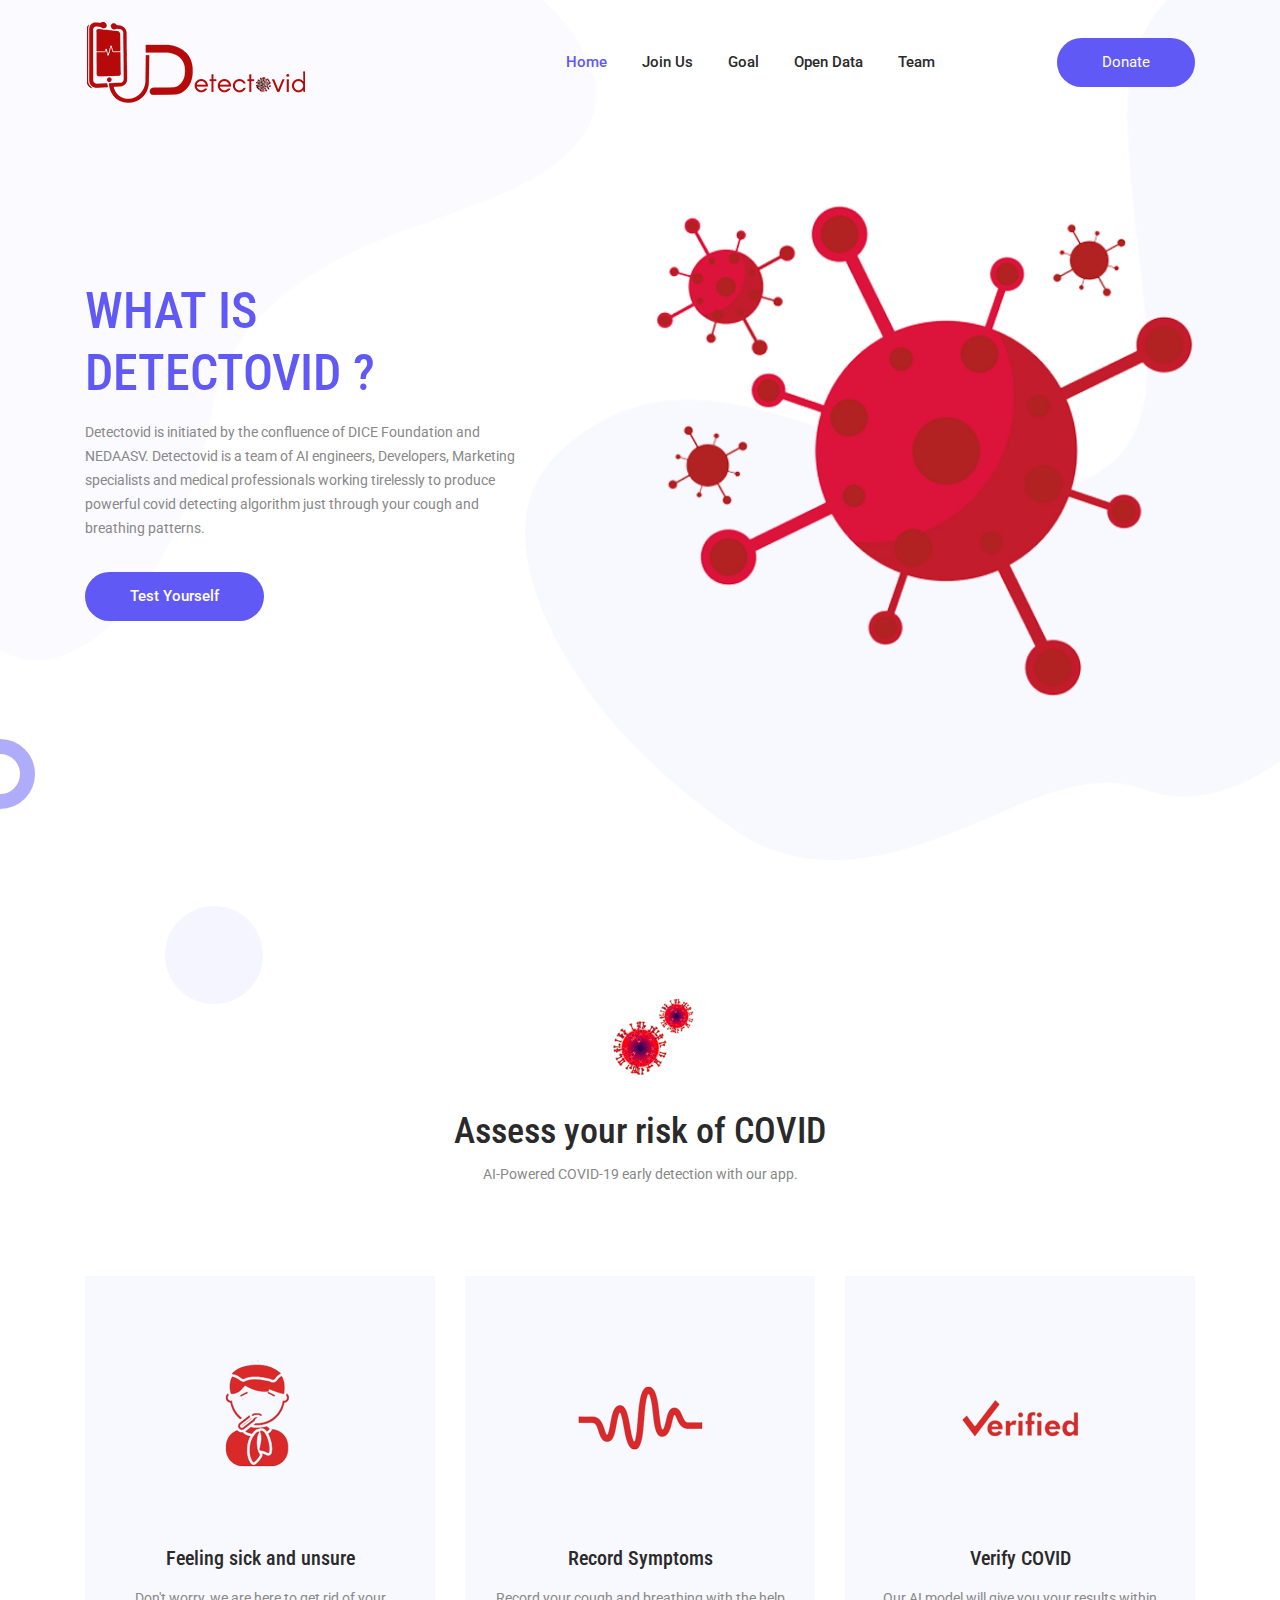
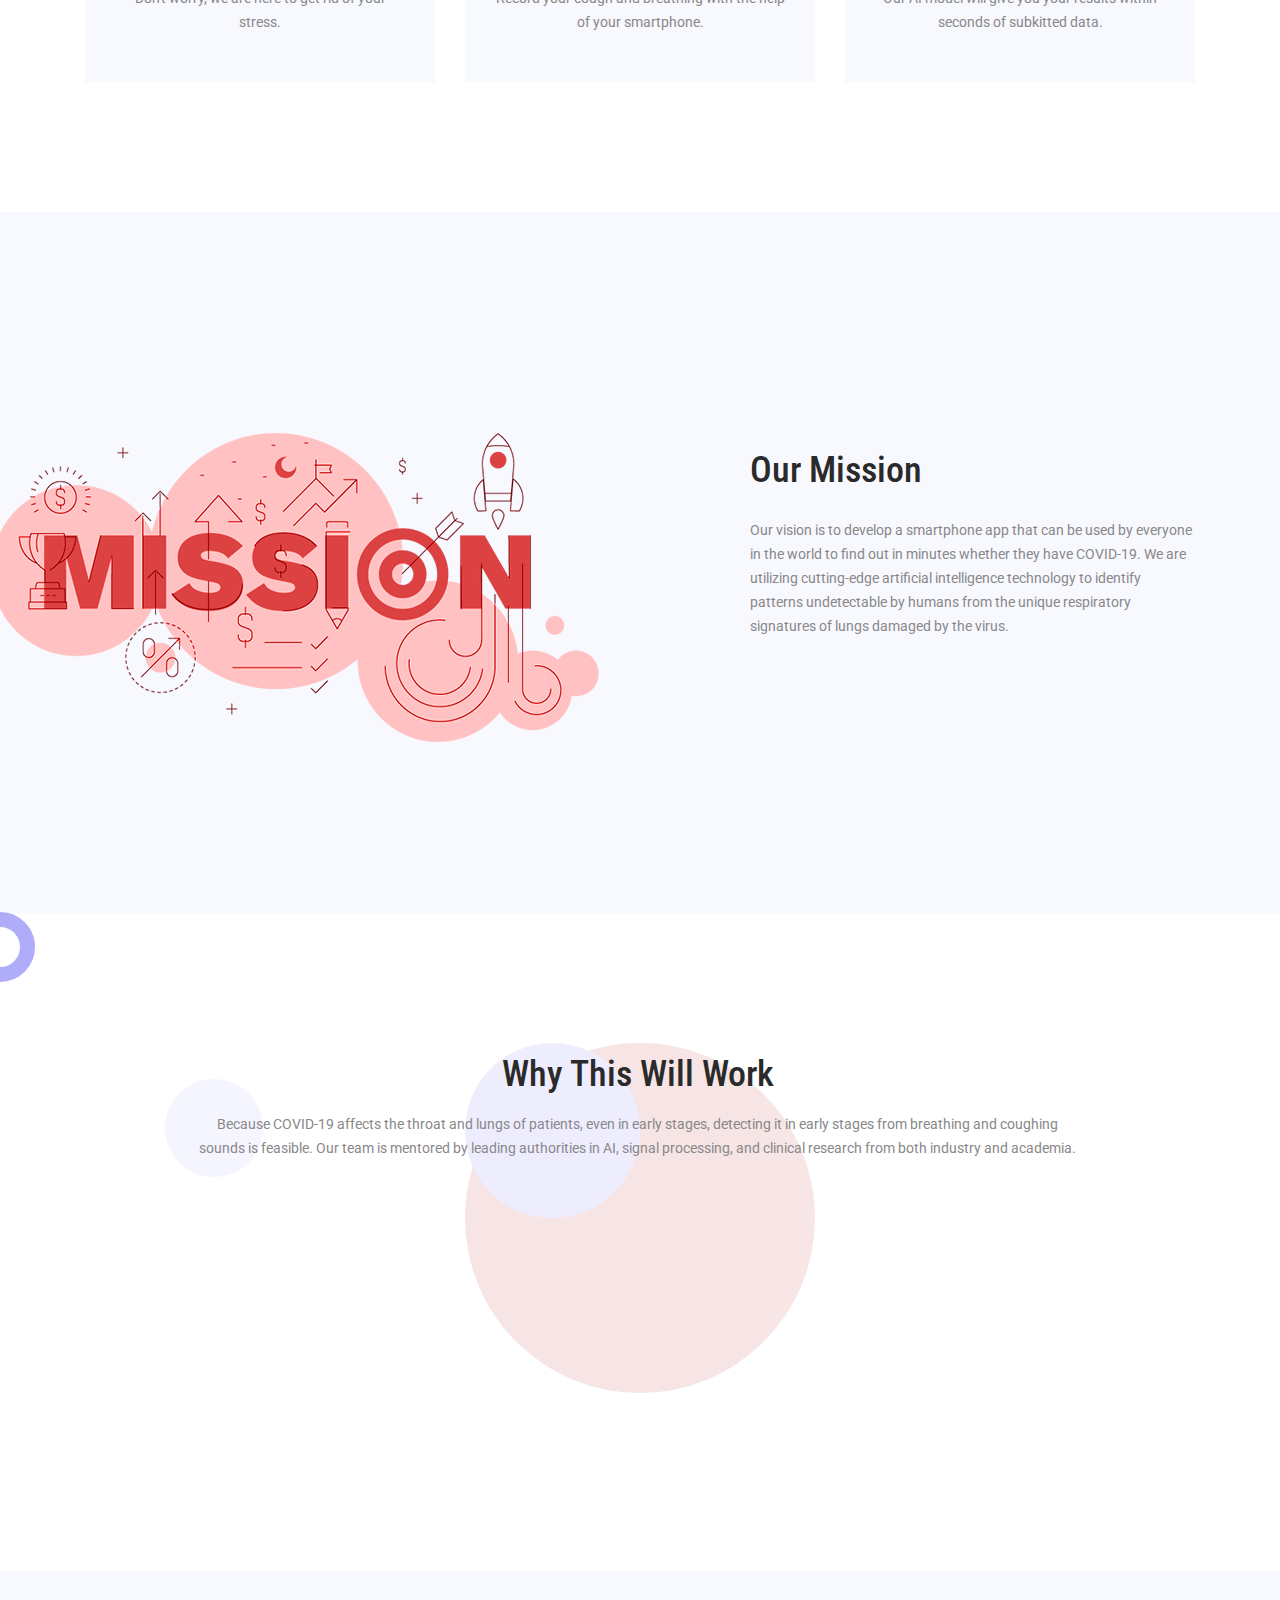
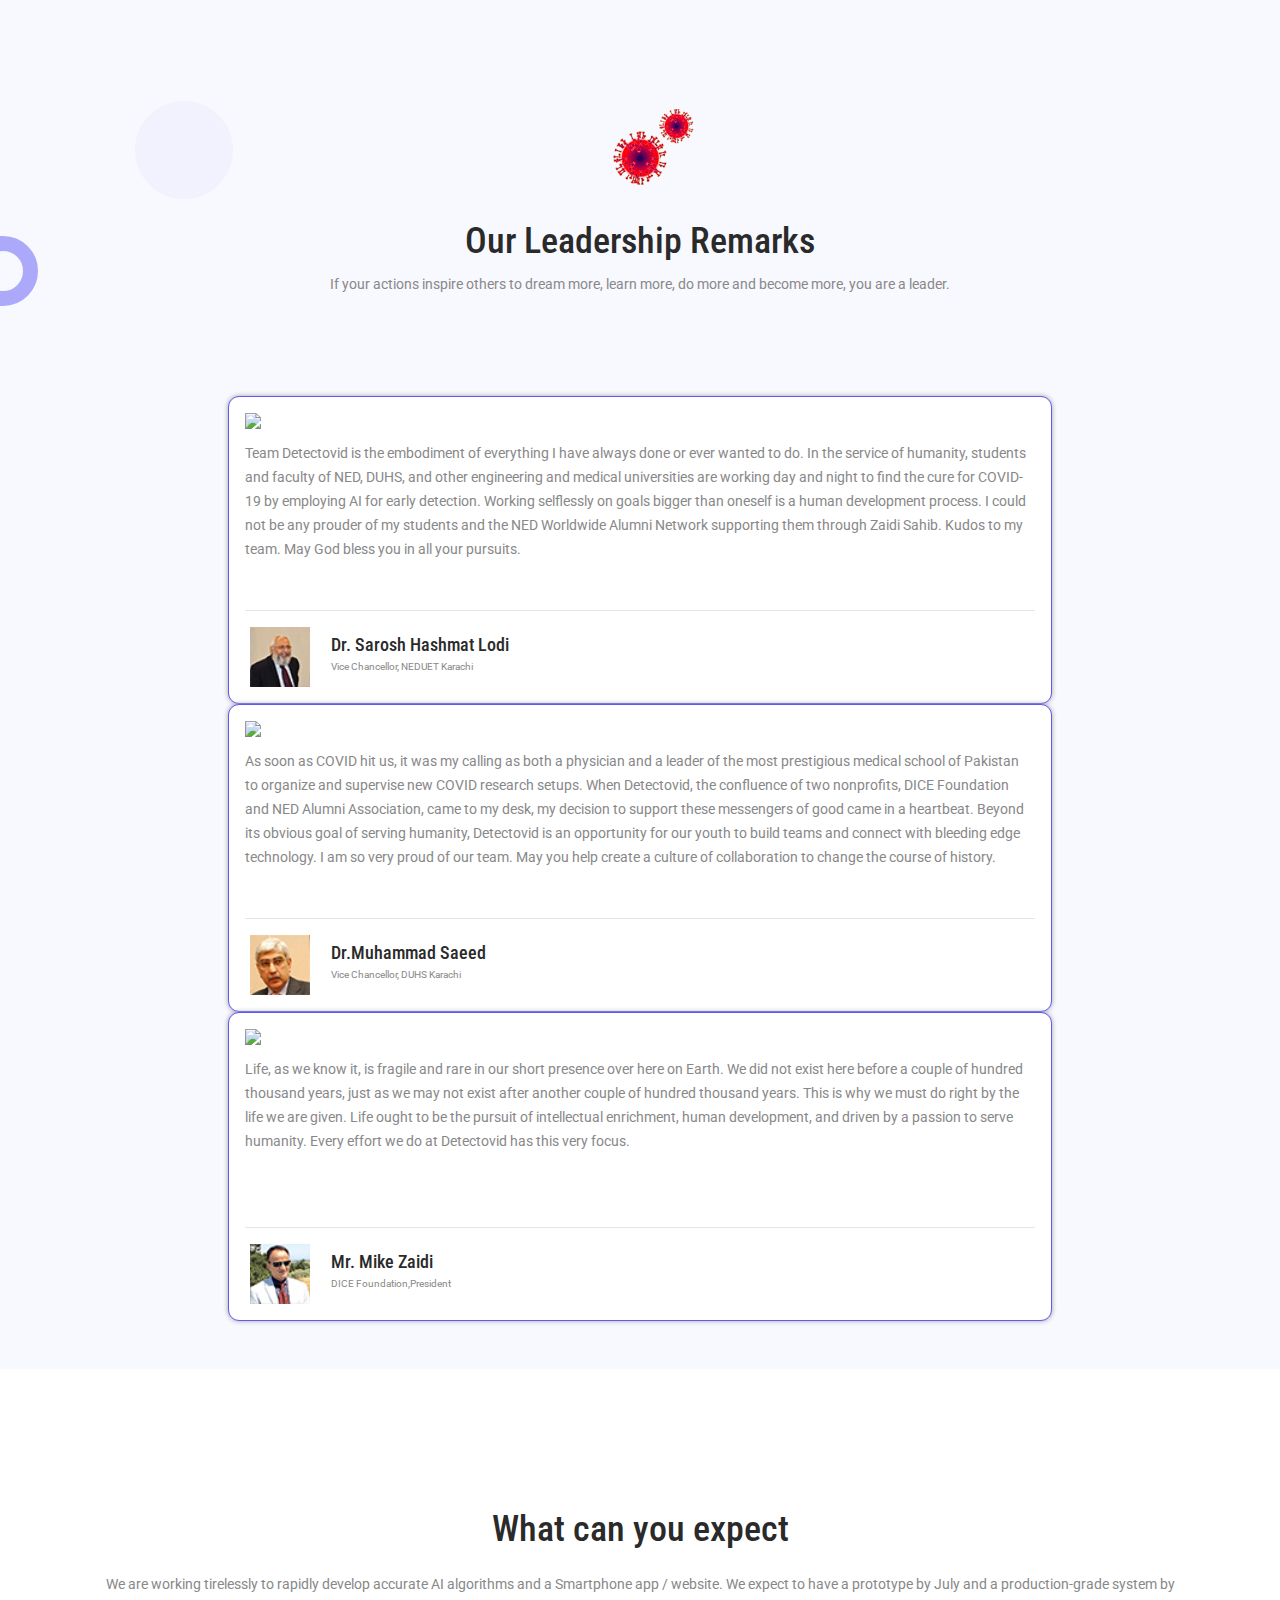
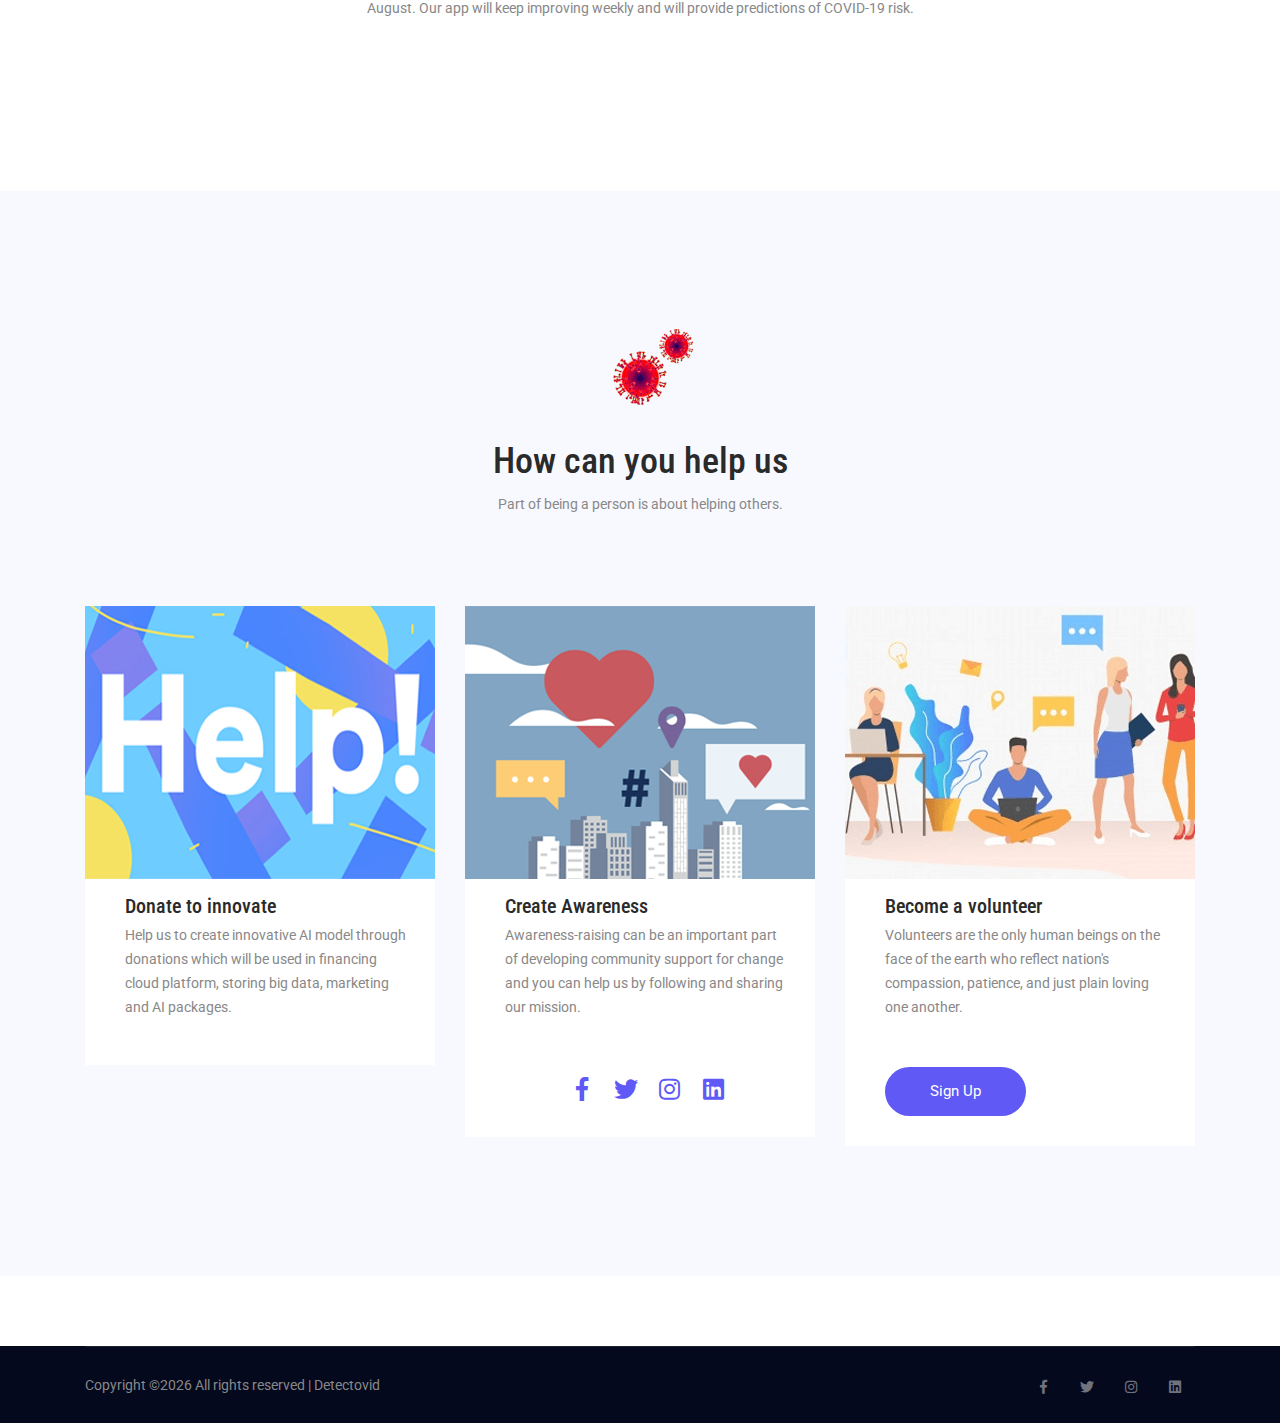
==== commit 5bfc8f40: "added leadership remarks" ====
--- a/index.html
+++ b/index.html
@@ -266,20 +266,20 @@
       </div>               
   </div>
 
-    <div class="items col-lg-5">
+    <div class="items col-lg-8">
             <div class="card">
             <div class="card-body">
                 <h4 class="card-title"><img src="https://img.icons8.com/ultraviolet/40/000000/quote-left.png"></h4>
                 <div class="template-demo">
-                    <p>Lorem Ipsum has been the industry's standard dummy text ever since the 1500s when an unknown printer took a galley of type and scrambled it to make a type specimen book</p>
+                    <p>Team Detectovid is the embodiment of everything I have always done or ever wanted to do. In the service of humanity, students and faculty of NED, DUHS, and other engineering and medical universities are working day and night to find the cure for COVID-19 by employing AI for early detection. Working selflessly on goals bigger than oneself is a human development process. I could not be any prouder of my students and the NED Worldwide Alumni Network supporting them through Zaidi Sahib. Kudos to my team. May God bless you in all your pursuits. </p><br>
                 </div>
                 <hr>
                 <div class="row">
-                    <div > <img class="profile-pic rounded-circle" src="img/testimonial/mike.jpg"> </div>
+                    <div > <img class="profile-pic" src="img/testimonial/dr_sarosh.jpg"> </div>
                     
                         <div class="profile">
-                            <h4 class="cust-name">Mike Zaidi</h4>
-                            <p class="cust-profession">DICE Foundation,President</p>
+                            <h4 class="cust-name">Dr. Sarosh Hashmat Lodi</h4>
+                            <p class="cust-profession">Vice Chancellor, NEDUET Karachi</p>
                         </div>
                     
                 </div>
@@ -290,15 +290,15 @@
             <div class="card-body">
                 <h4 class="card-title"><img src="https://img.icons8.com/ultraviolet/40/000000/quote-left.png"></h4>
                 <div class="template-demo">
-                    <p>Lorem Ipsum has been the industry's standard dummy text ever since the 1500s when an unknown printer took a galley of type and scrambled it to make a type specimen book</p>
+                    <p>As soon as COVID hit us, it was my calling as both a physician and a leader of the most prestigious medical school of Pakistan to organize and supervise new COVID research setups. When Detectovid, the confluence of two nonprofits, DICE Foundation and NED Alumni Association, came to my desk, my decision to support these messengers of good came in a heartbeat. Beyond its obvious goal of serving humanity, Detectovid is an opportunity for our youth to build teams and connect with bleeding edge technology. I am so very proud of our team. May you help create a culture of collaboration to change the course of history.</p><br>
                 </div>
                 <hr>
                 <div class="row">
-                    <div > <img class="profile-pic rounded-circle" src="img/testimonial/mike.jpg"> </div>
+                    <div > <img class="profile-pic" src="img/testimonial/dr_saeed.jpg"> </div>
                     <div >
                         <div class="profile">
-                            <h4 class="cust-name">Mike Zaidi</h4>
-                            <p class="cust-profession">DICE Foundation,President</p>
+                            <h4 class="cust-name">Dr.Muhammad Saeed</h4>
+                            <p class="cust-profession">Vice Chancellor, DUHS Karachi</p>
                         </div>
                     </div>
                 </div>
@@ -309,14 +309,16 @@
             <div class="card-body">
                 <h4 class="card-title"><img src="https://img.icons8.com/ultraviolet/40/000000/quote-left.png"></h4>
                 <div class="template-demo">
-                    <p>Lorem Ipsum has been the industry's standard dummy text ever since the 1500s when an unknown printer took a galley of type and scrambled it to make a type specimen book</p>
+                    <p>Life, as we know it, is fragile and rare in our short presence over here on Earth. We did not exist here before a couple of hundred thousand years, just as we may not exist after another couple of hundred thousand years. This is why we must do right by the life we are given. Life ought to be the pursuit of intellectual enrichment, human development, and driven by a passion to serve humanity. Every effort we do at Detectovid has this very focus.</p>
+                    <br>
+                    <br>
                 </div>
                 <hr>
                 <div class="row">
-                    <div > <img class="profile-pic rounded-circle" src="img/testimonial/mike.jpg"> </div>
+                    <div > <img class="profile-pic" src="img/testimonial/mr_mike.jpg"> </div>
                     <div >
                         <div class="profile">
-                            <h4 class="cust-name">Mike Zaidi</h4>
+                            <h4 class="cust-name">Mr. Mike Zaidi</h4>
                             <p class="cust-profession">DICE Foundation,President</p>
                         </div>
                     </div>
--- a/css/style.css
+++ b/css/style.css
@@ -1,4 +1,4 @@
-/* font family
+/* font family..
 	============================================================================================ */
 /* color variables
 	============================================================================================ */
@@ -2723,7 +2723,7 @@
             top: 16px;
             left: 50%;
             margin-left: -25px;
-            background-color: #999999;
+            background-color: #bd6ad8;
             
             border-top-right-radius: 50%;
             border-top-left-radius: 50%;
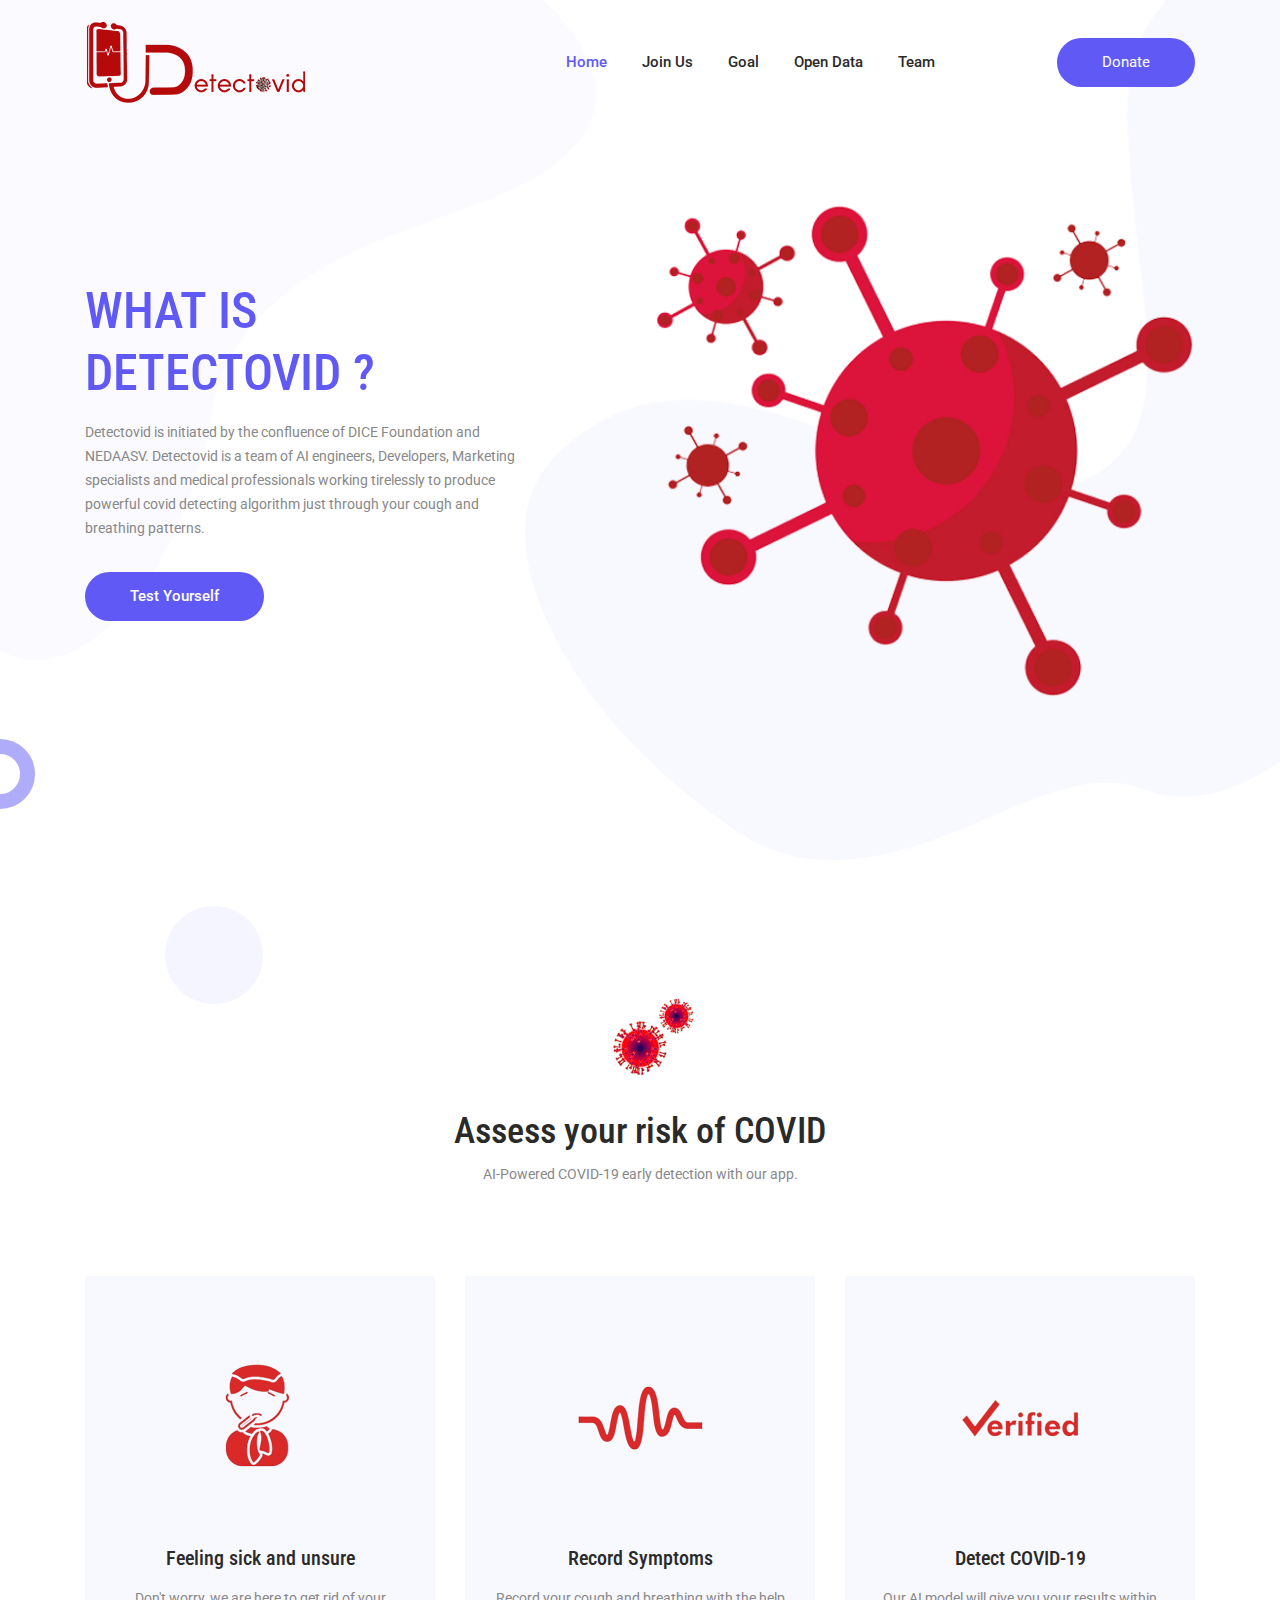
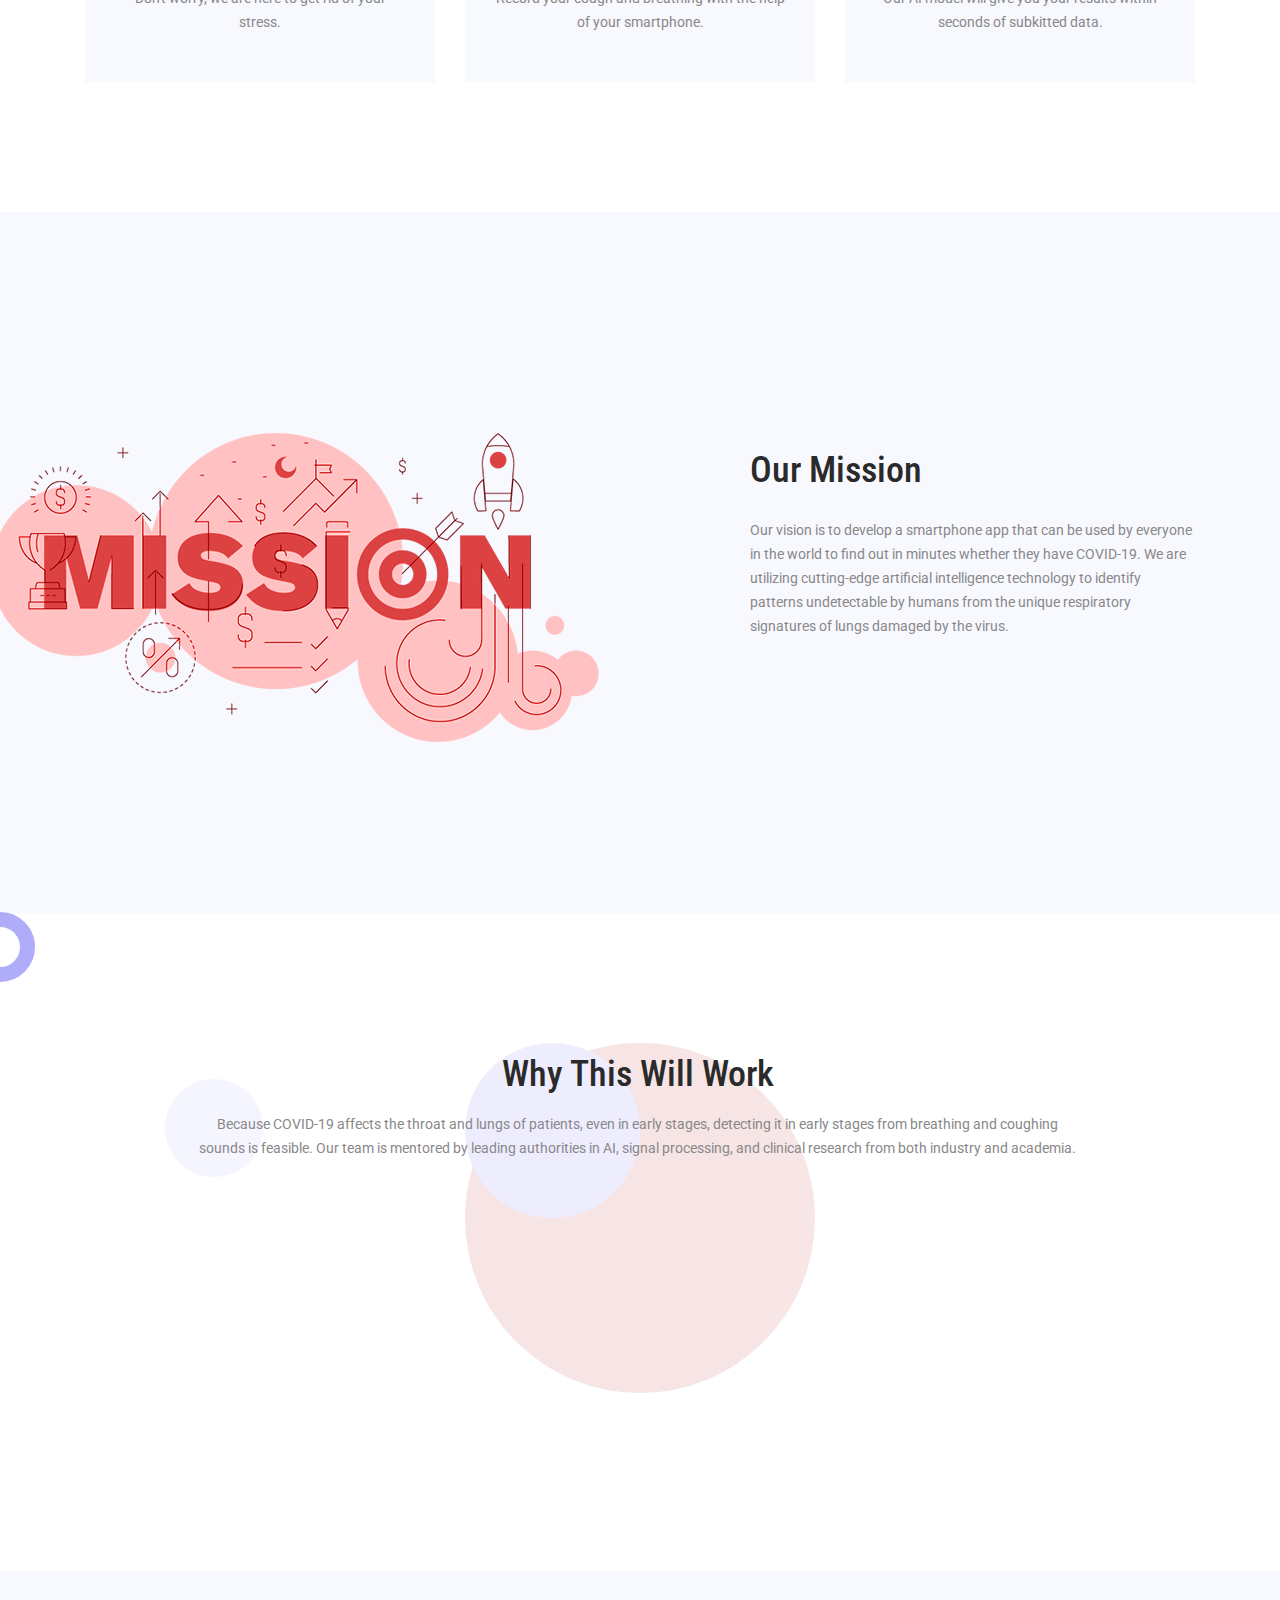
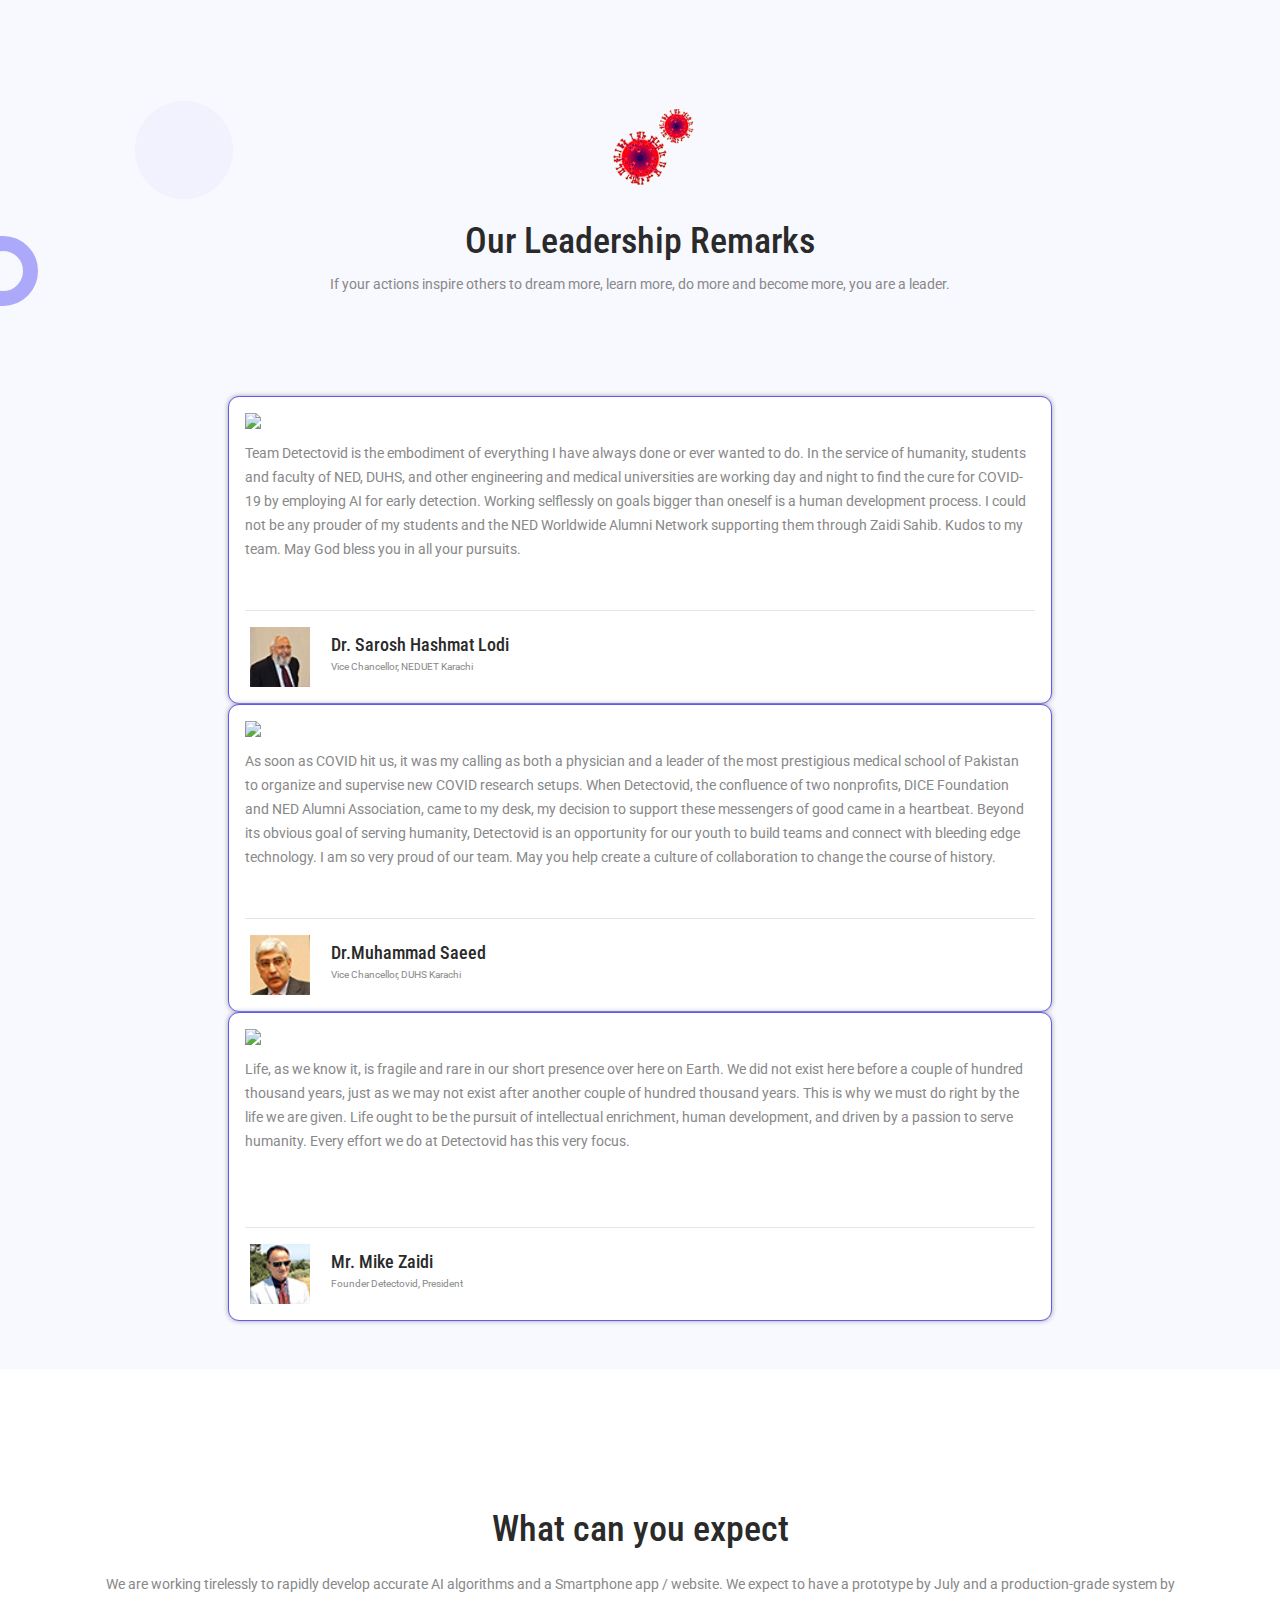
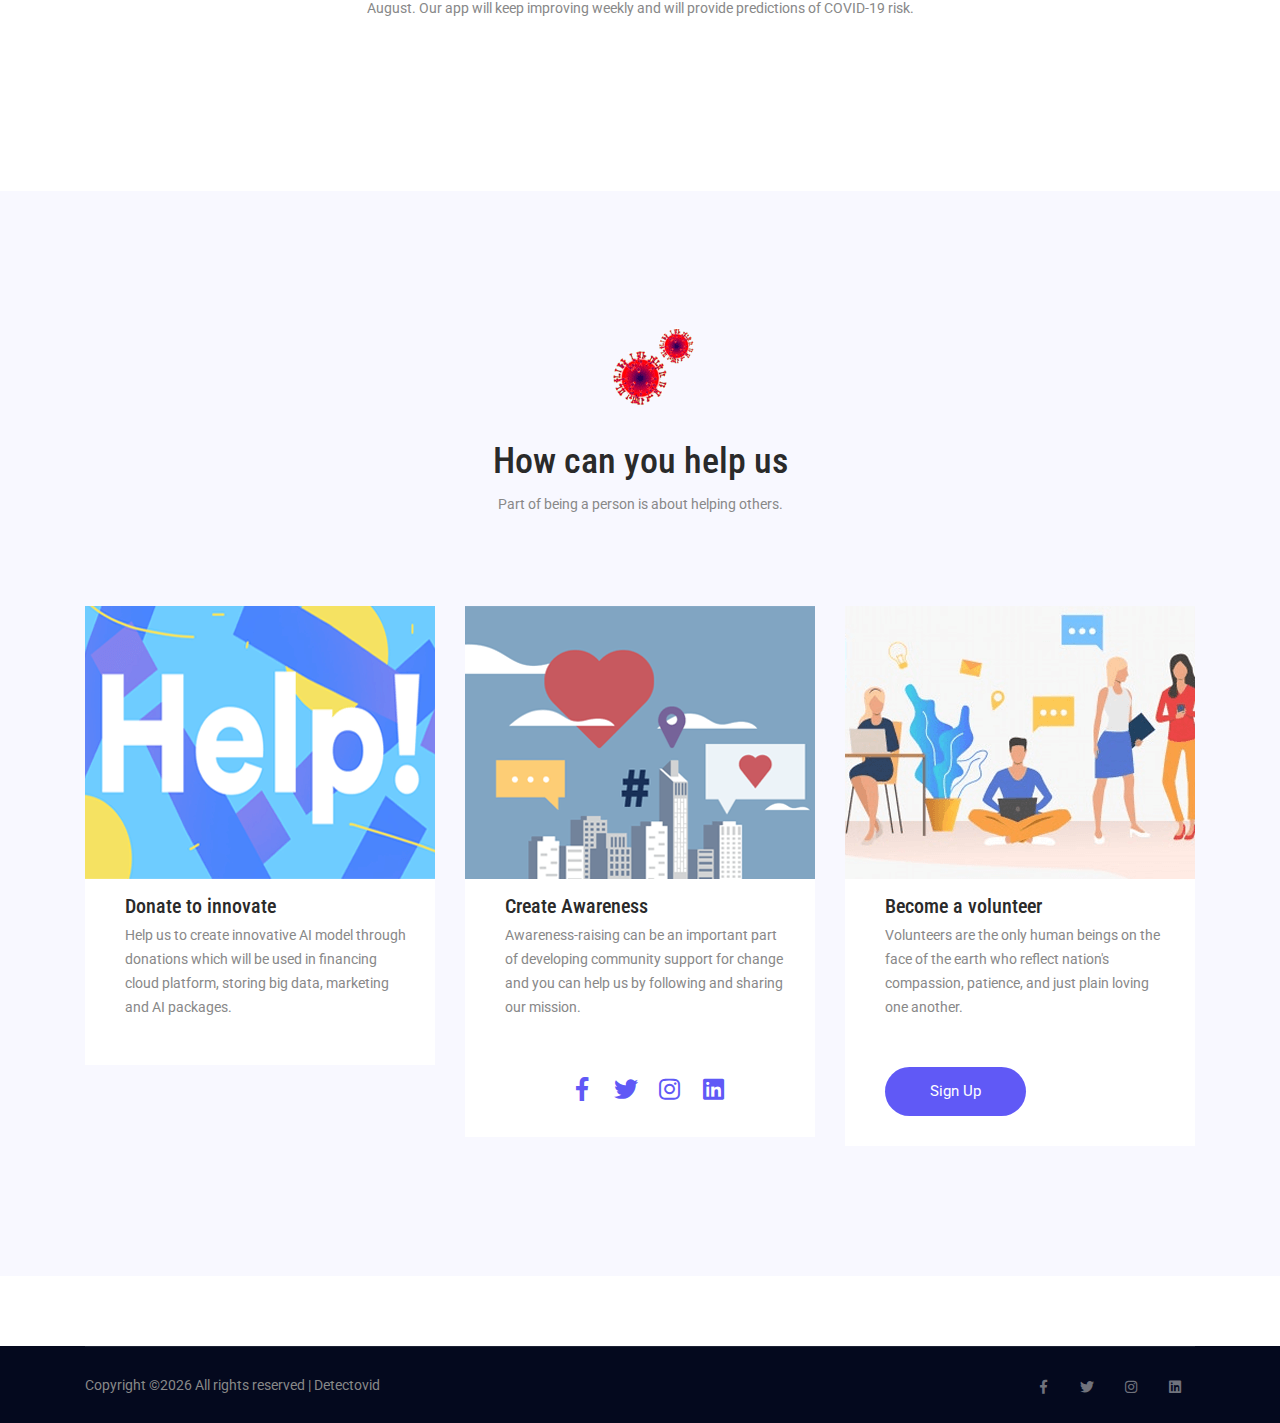
==== commit 266a9fd2: "Changed Mike Zaidi to Founder Detectovid" ====
--- a/index.html
+++ b/index.html
@@ -131,7 +131,7 @@
               <img class="img-fluid" src="img/home/verify-covid.png" alt="">
             </div>
             <div class="service-card-body">
-              <h3>Verify COVID</h3>
+              <h3>Detect COVID-19</h3>
               <p>Our AI model will give you your results within seconds of subkitted data.</p>
             </div>
           </div>
@@ -319,7 +319,7 @@
                     <div >
                         <div class="profile">
                             <h4 class="cust-name">Mr. Mike Zaidi</h4>
-                            <p class="cust-profession">DICE Foundation,President</p>
+                            <p class="cust-profession">Founder Detectovid, President</p>
                         </div>
                     </div>
                 </div>
@@ -617,4 +617,4 @@
   <script src="js/slider.js"></script>
   <script defer src="https://www.gofundme.com/static/js/embed.js"></script>
 </body>
-</html>+</html>
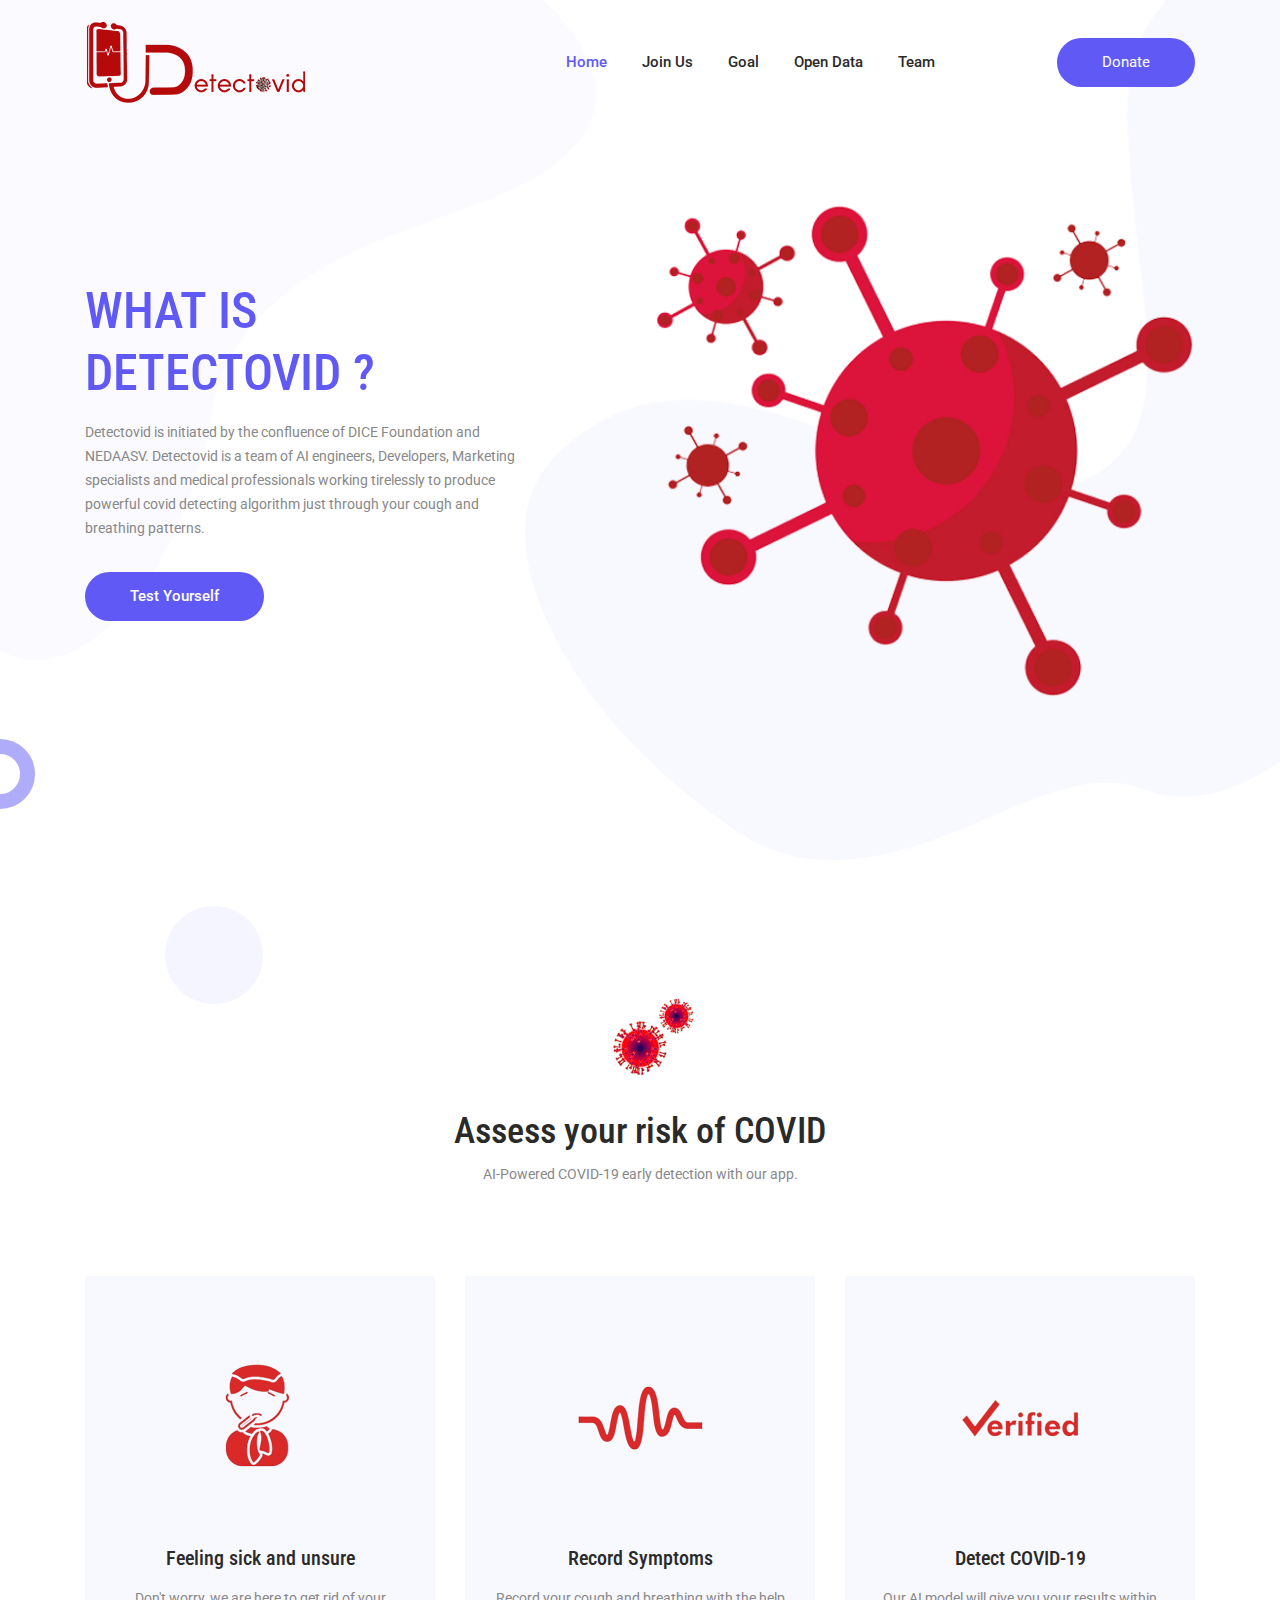
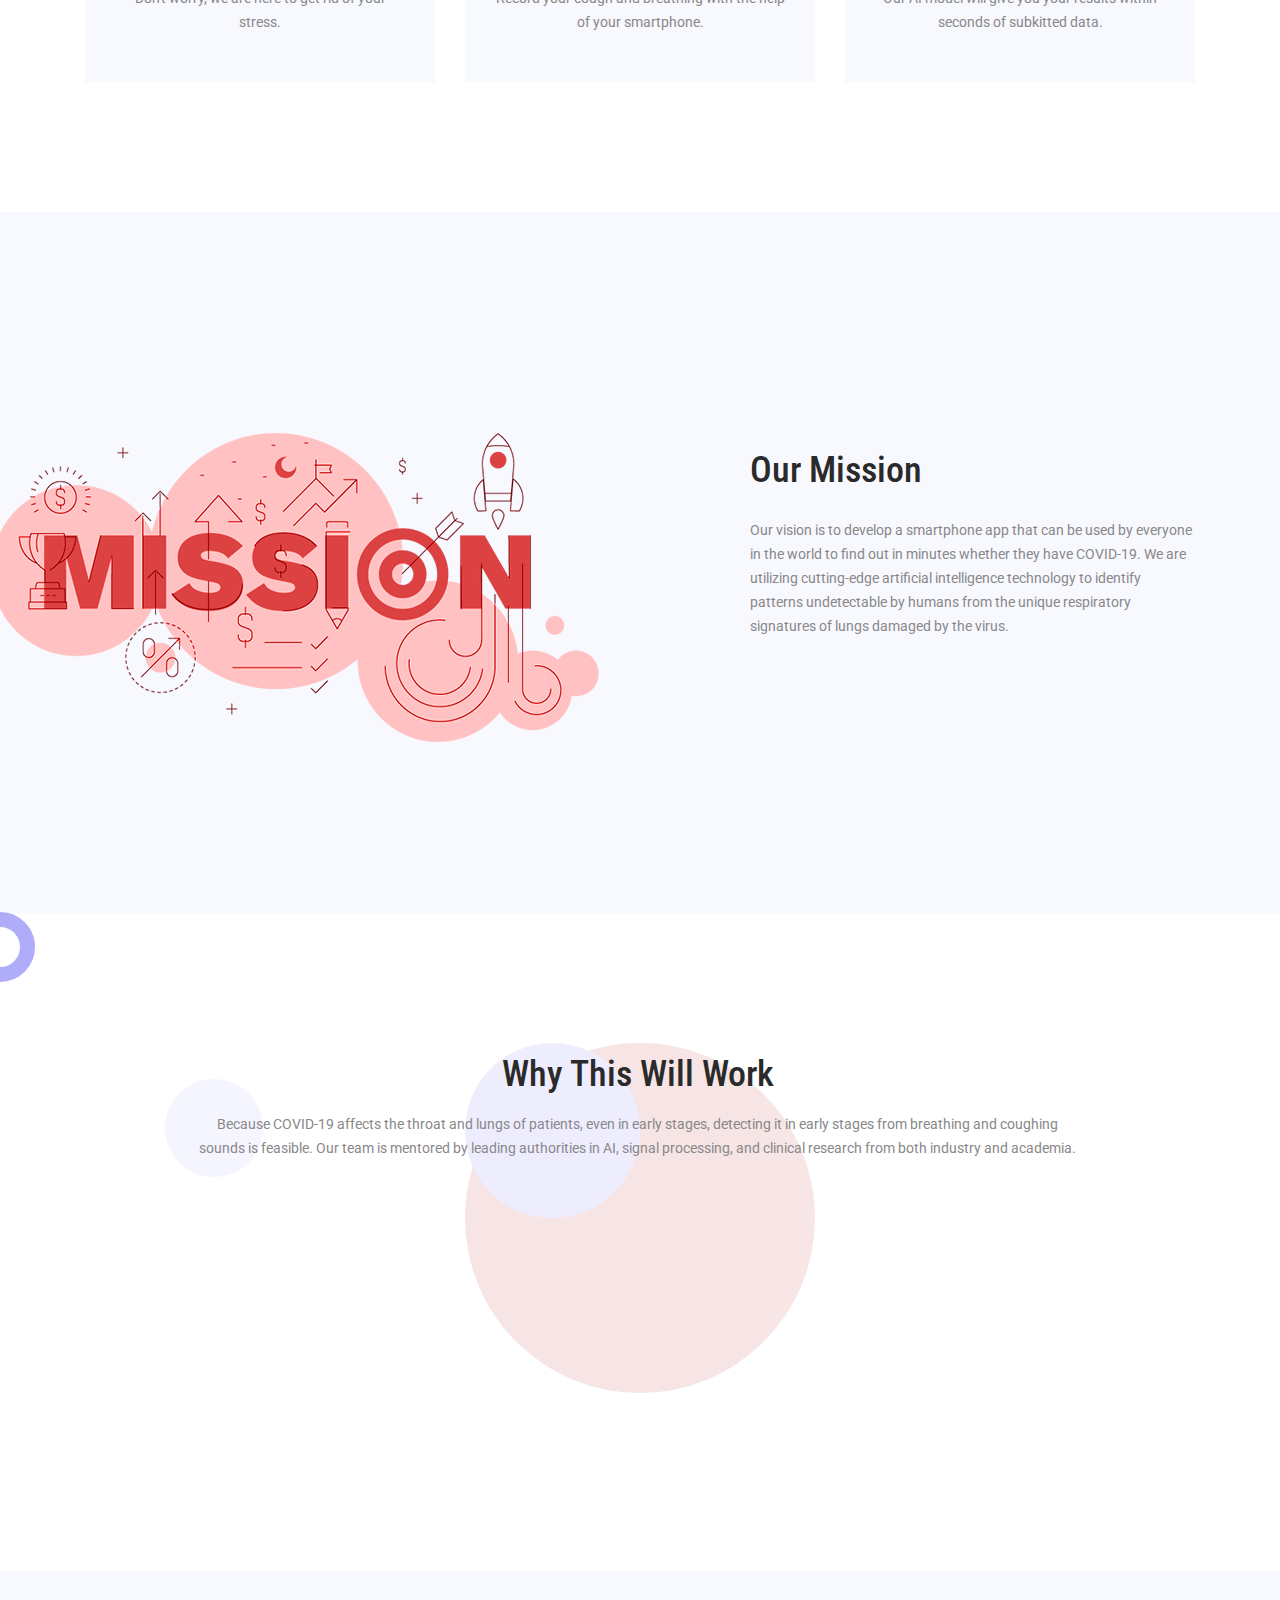
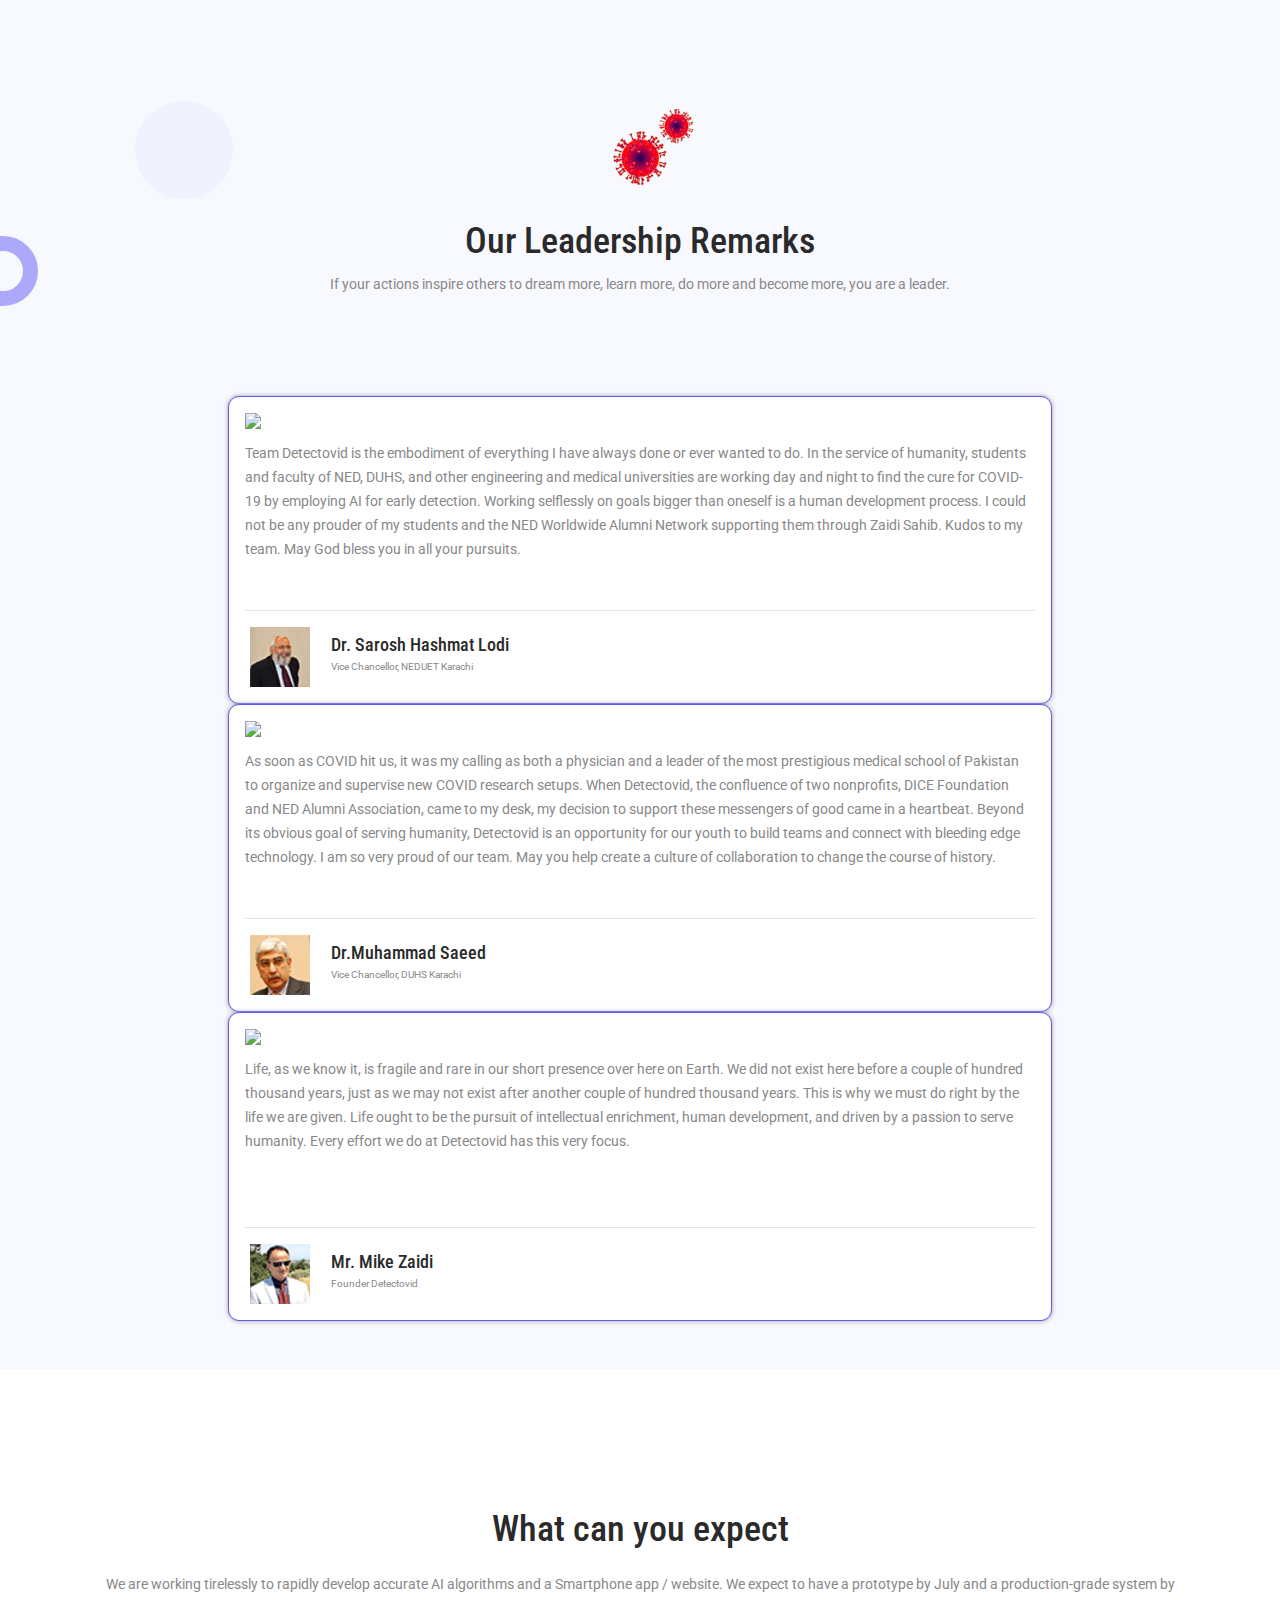
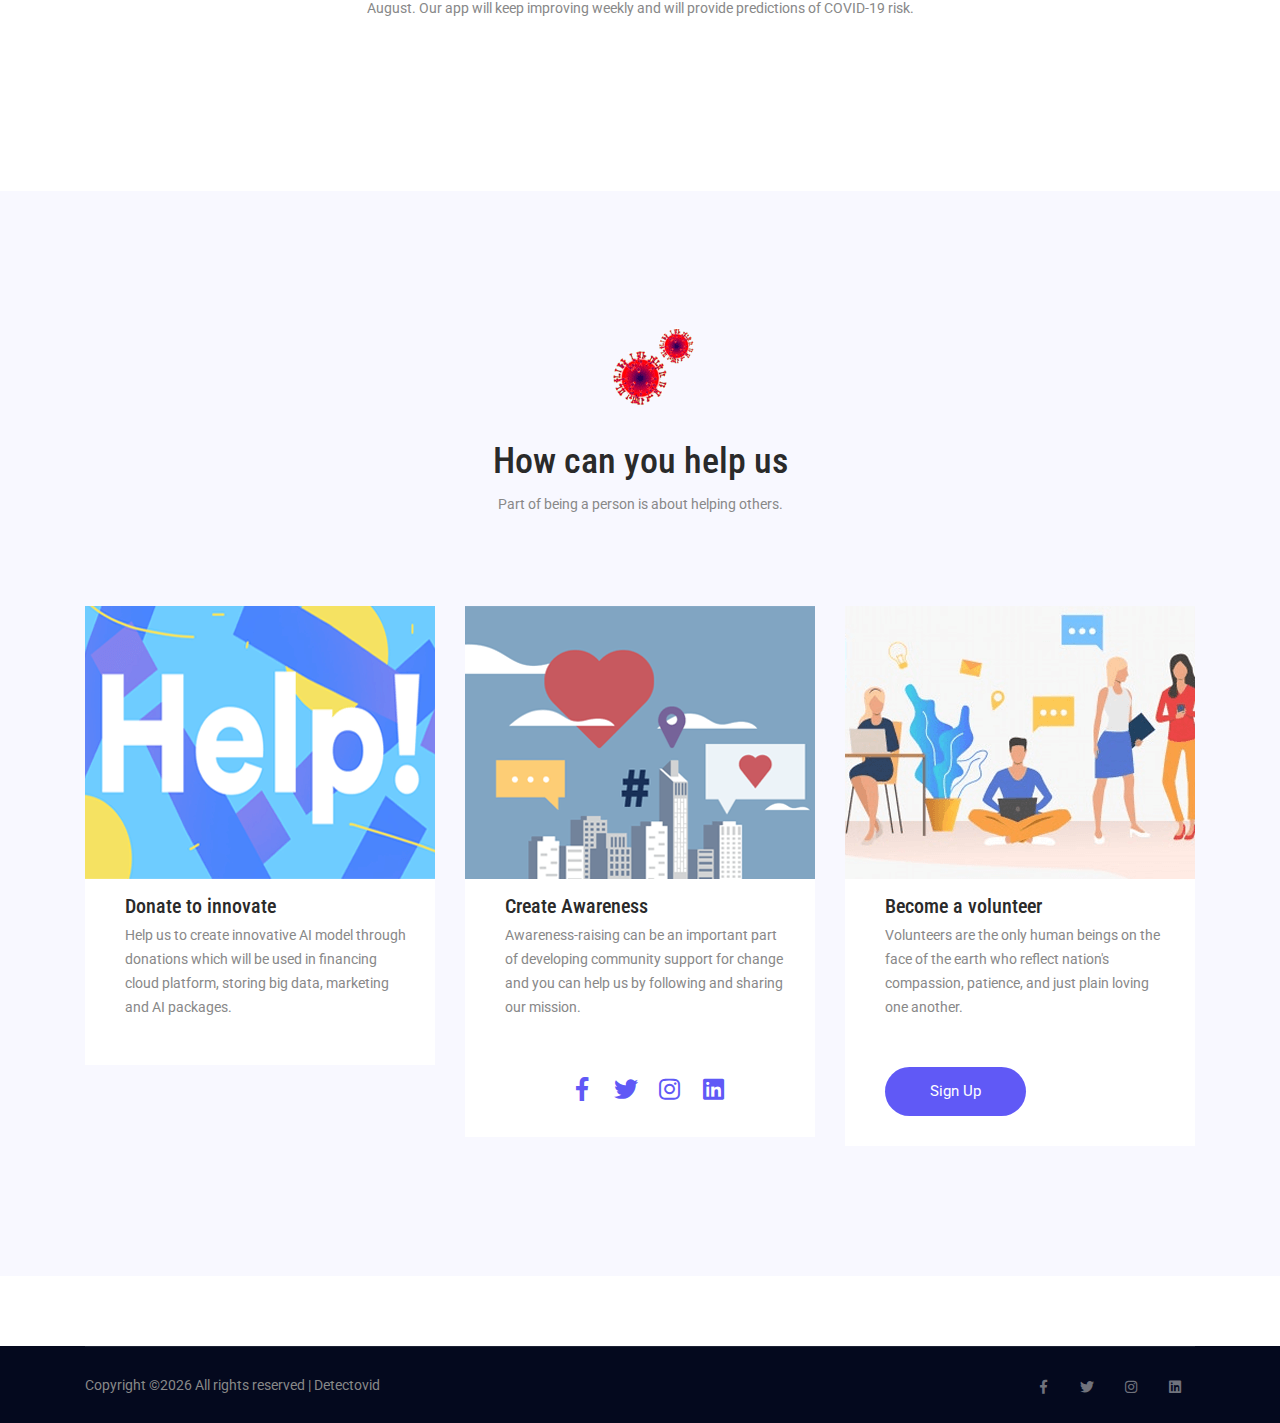
==== commit bf128343: "Changed President to just founder" ====
--- a/index.html
+++ b/index.html
@@ -319,7 +319,7 @@
                     <div >
                         <div class="profile">
                             <h4 class="cust-name">Mr. Mike Zaidi</h4>
-                            <p class="cust-profession">Founder Detectovid, President</p>
+                            <p class="cust-profession">Founder Detectovid</p>
                         </div>
                     </div>
                 </div>
